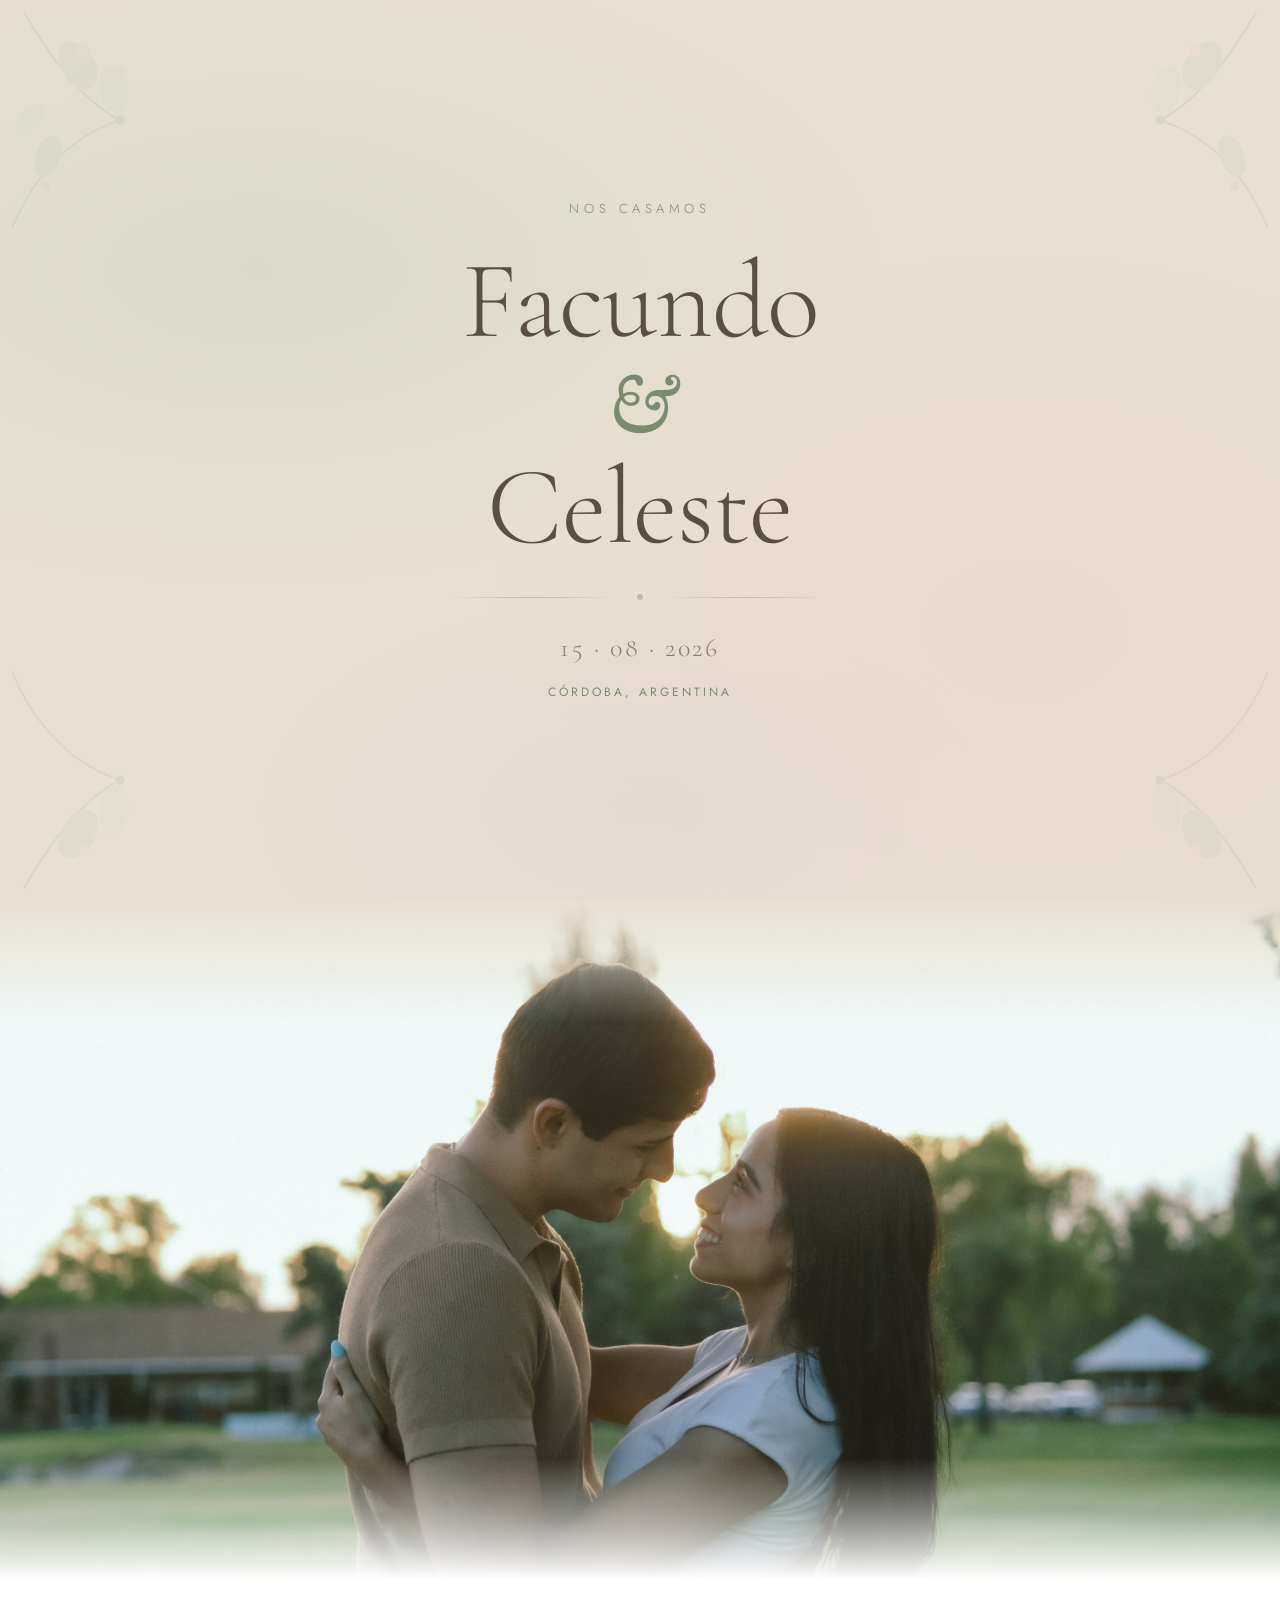
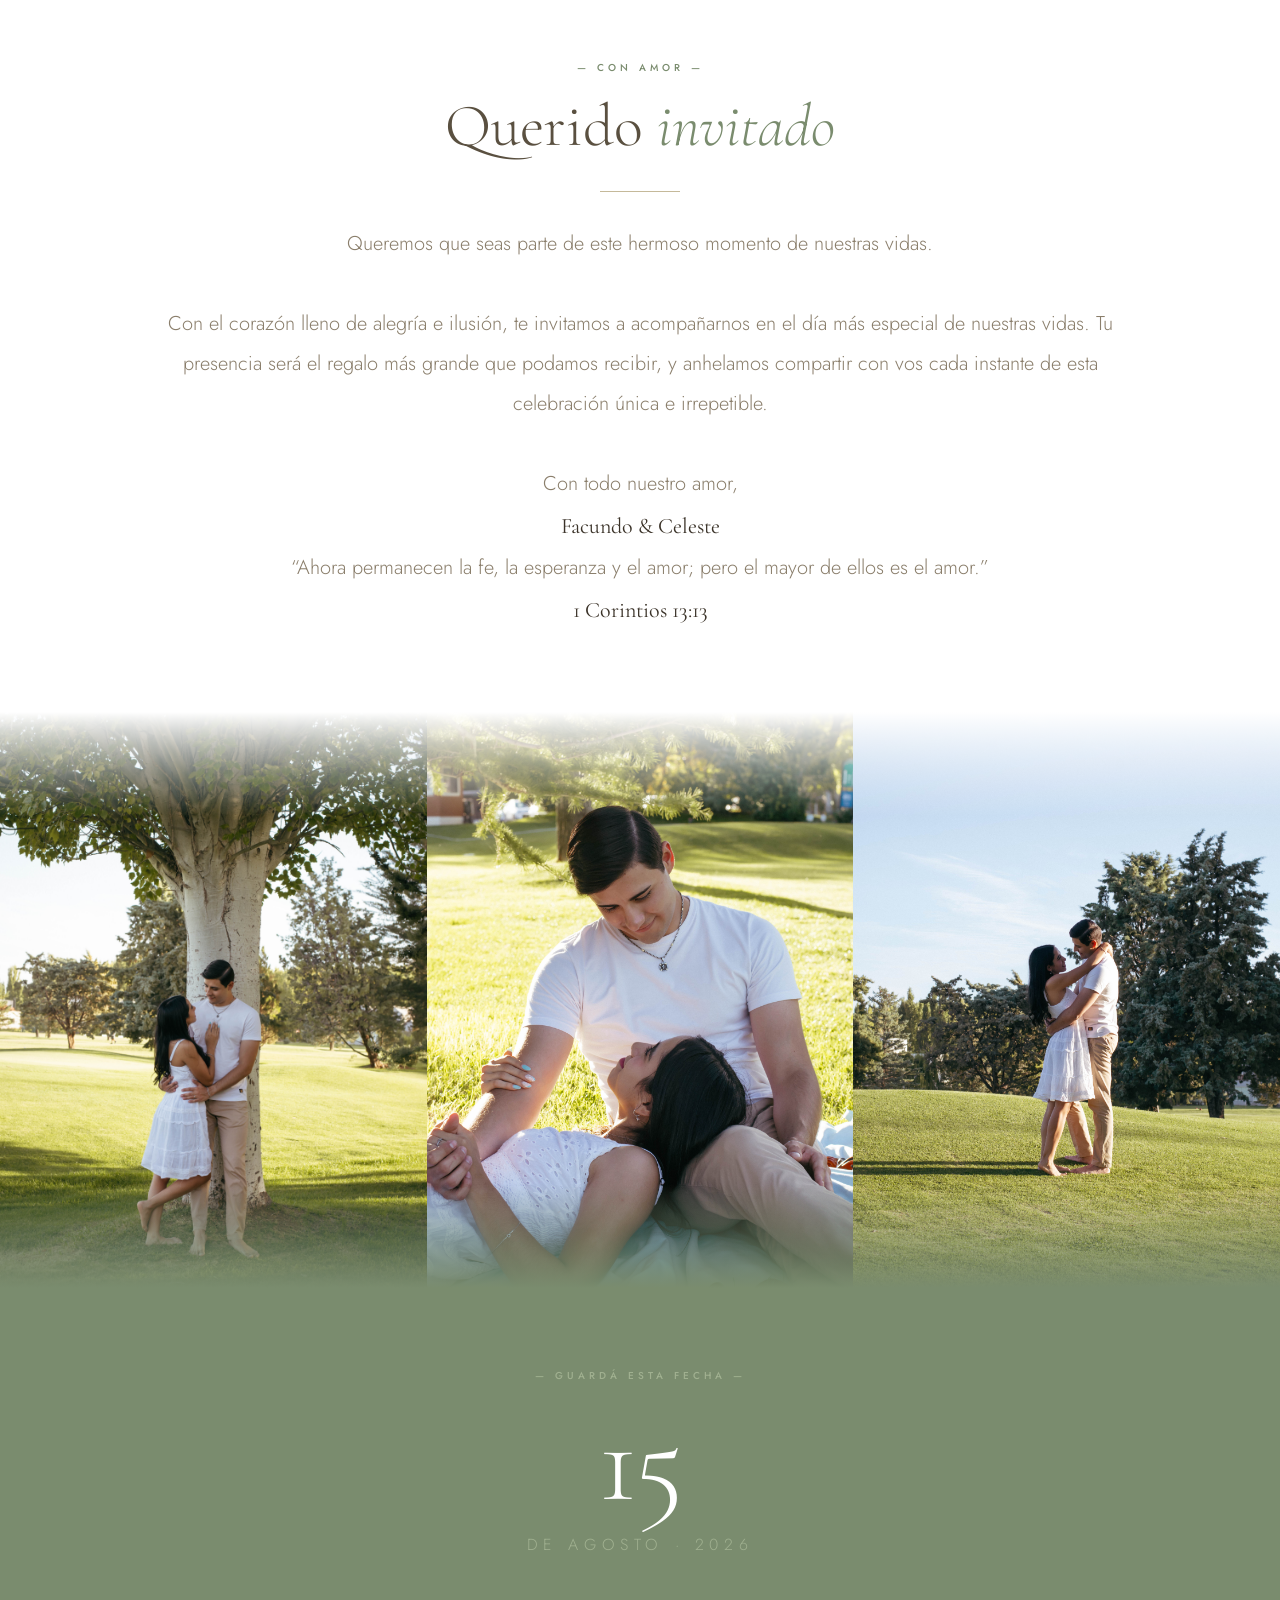
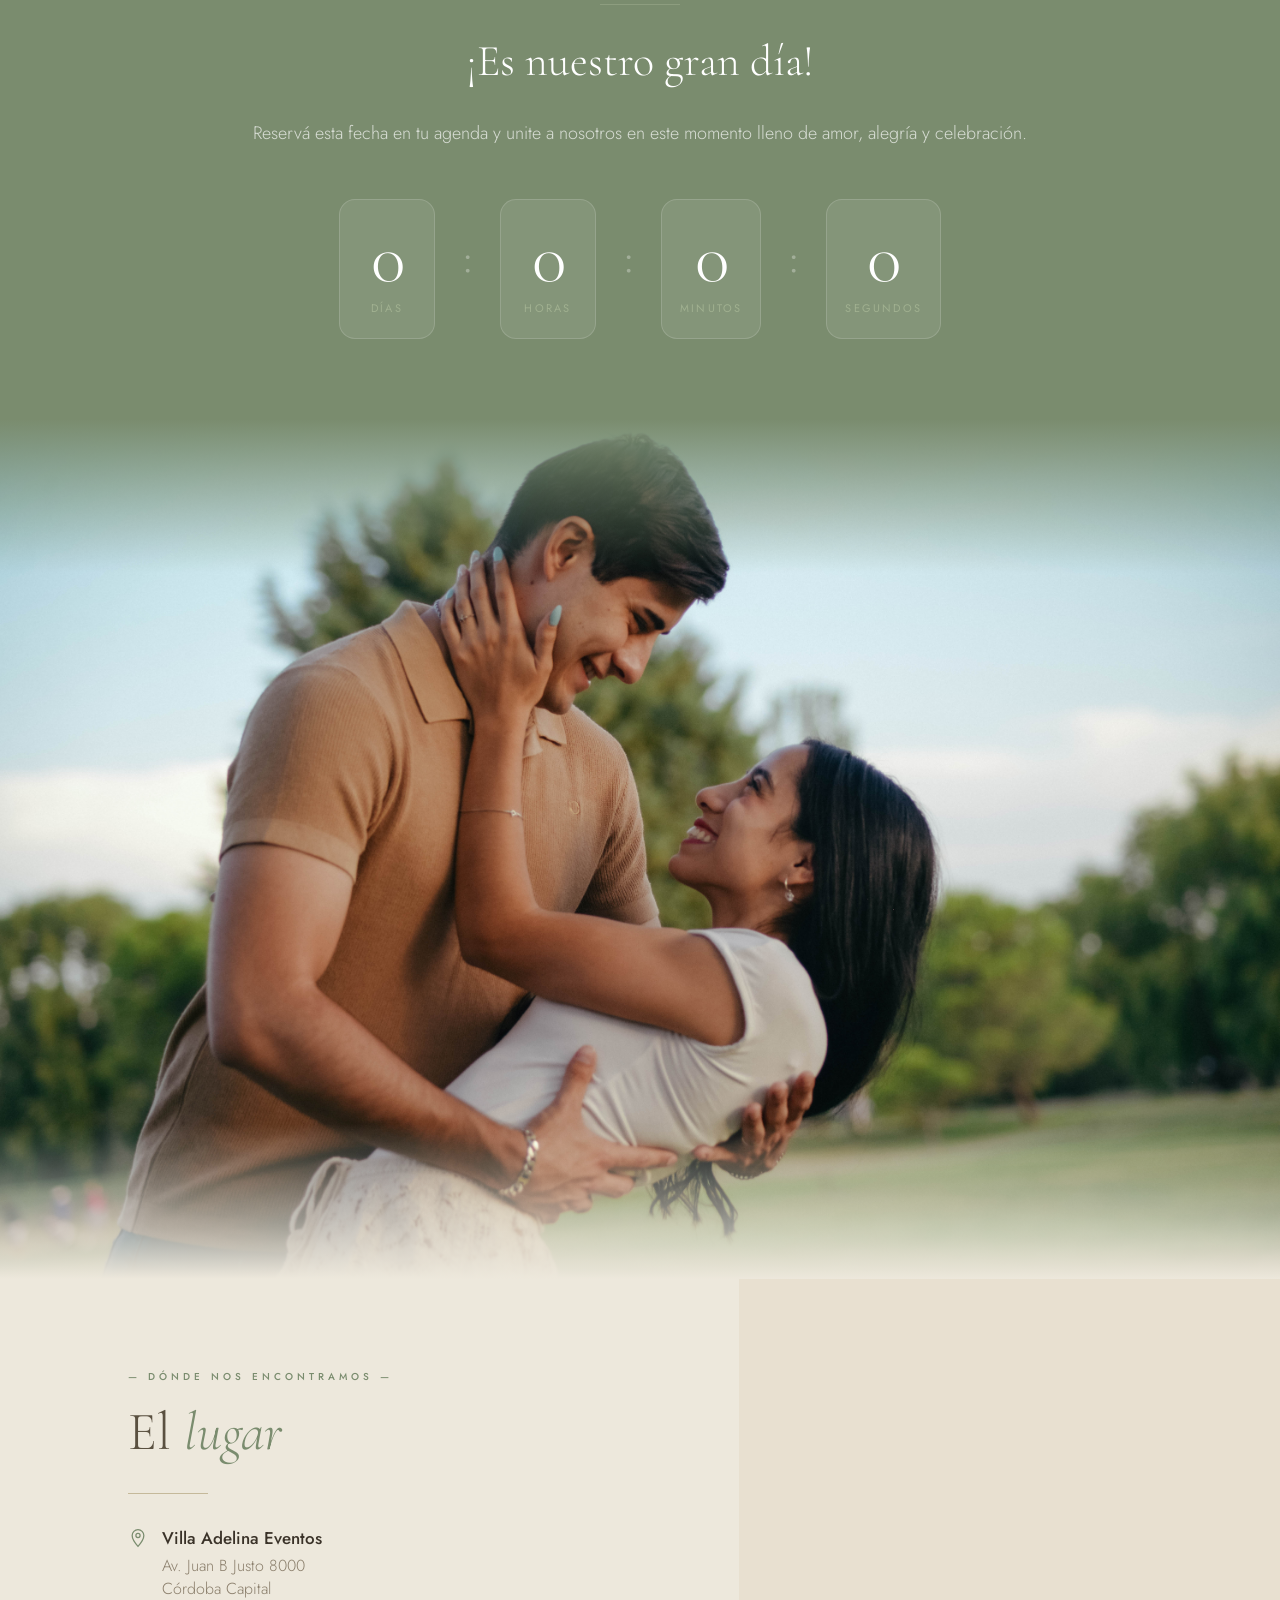
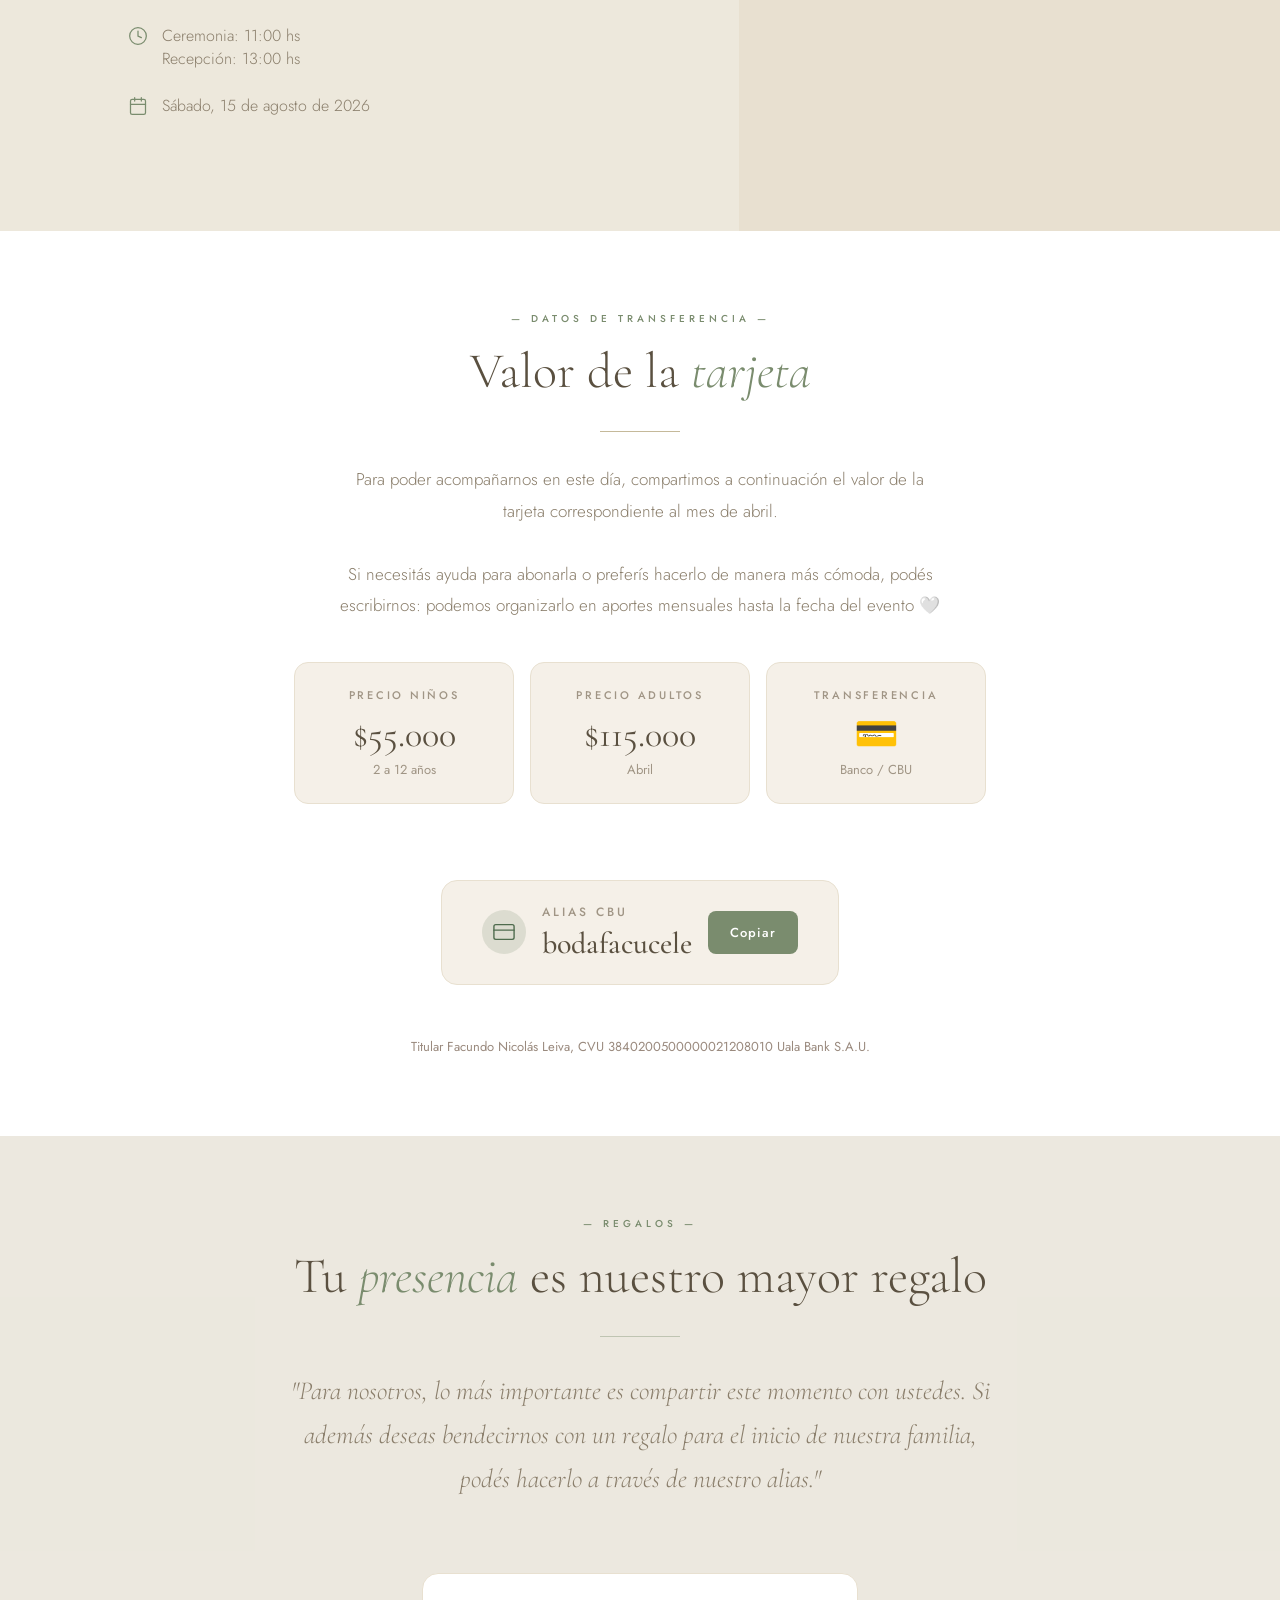
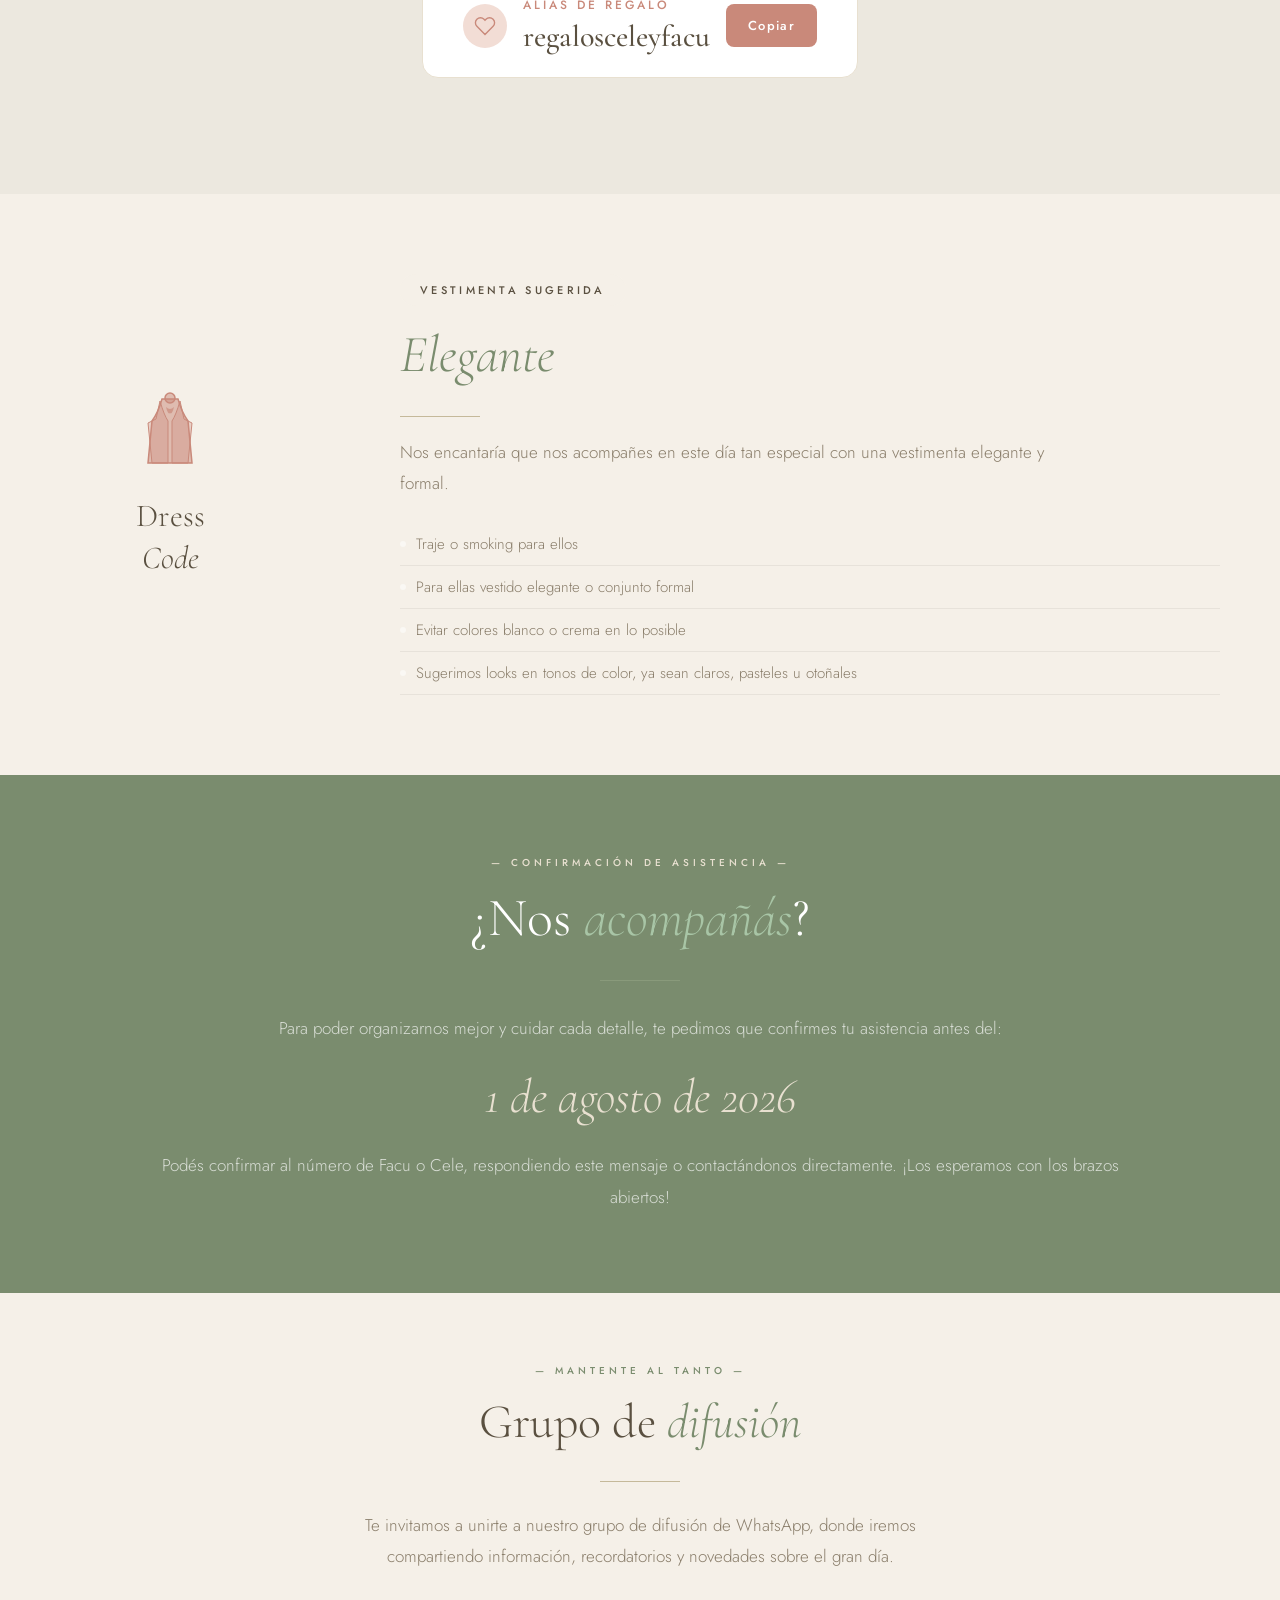
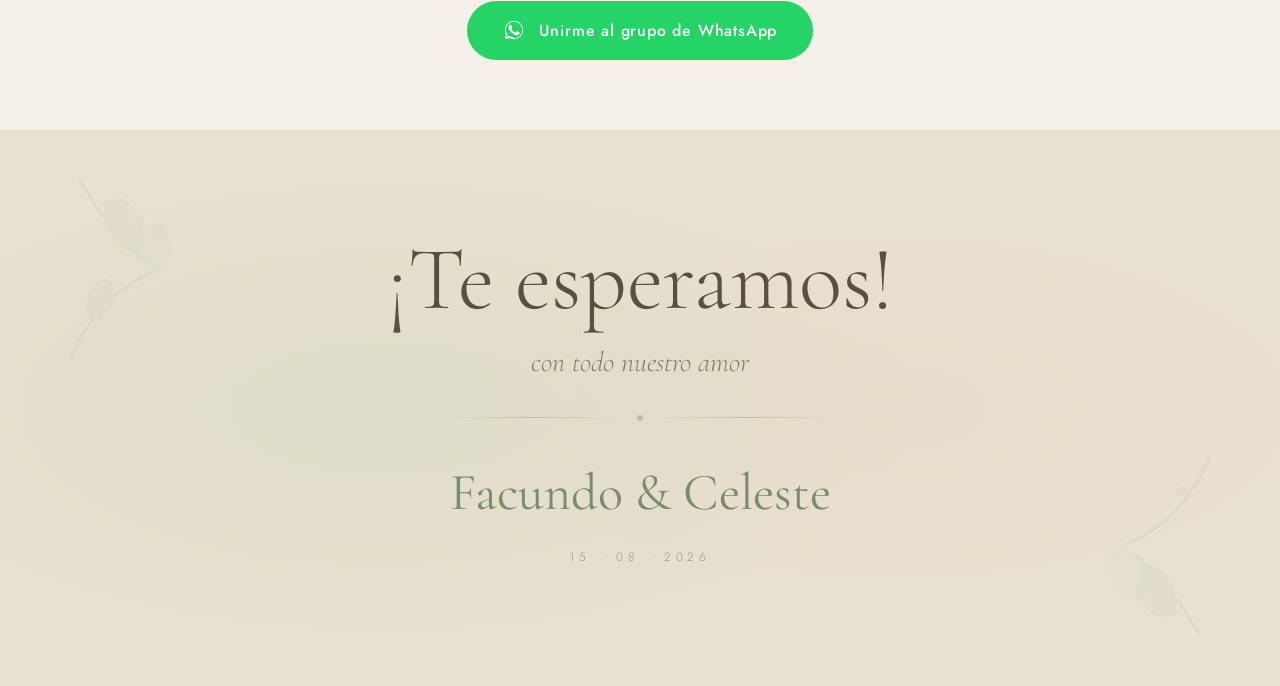
==== index.html @ 1437c8e5 "Ajuste &" ====
<!DOCTYPE html>
<html lang="es">
<head>
<meta charset="UTF-8">
<meta name="viewport" content="width=device-width, initial-scale=1.0">
<title>Facundo & Celeste — 15 de Agosto 2026</title>
<link href="https://fonts.googleapis.com/css2?family=Cormorant+Garamond:ital,wght@0,300;0,400;0,500;0,600;1,300;1,400&family=Jost:wght@300;400;500&family=Playfair+Display:ital@1&display=swap" rel="stylesheet">
<link href="https://fonts.googleapis.com/css2?family=Cormorant+Garamond:ital,wght@0,300;0,400;0,500;0,600;1,300;1,400&family=EB+Garamond:ital,wght@0,500;1,500&family=Jost:wght@300;400;500&family=Playfair+Display:ital@1&display=swap" rel="stylesheet">
<link rel="stylesheet" href="style.css">
</head>
<body>

<!-- ══════════════════════════════════════════
     PORTADA
══════════════════════════════════════════ -->
<section class="cover">
  <div class="cover-bg"></div>

  <svg class="cover-corner tl floral-deco" viewBox="0 0 200 200" fill="none" xmlns="http://www.w3.org/2000/svg">
    <path d="M10 190 Q40 120 100 100 Q60 80 20 10" stroke="#7D9E7C" stroke-width="1.5" fill="none"/>
    <circle cx="100" cy="100" r="4" fill="#7D9E7C"/>
    <ellipse cx="65" cy="55" rx="14" ry="22" fill="#A8C5A6" transform="rotate(-30 65 55)"/>
    <ellipse cx="95" cy="75" rx="12" ry="20" fill="#C4D9C3" transform="rotate(-10 95 75)"/>
    <ellipse cx="40" cy="130" rx="10" ry="18" fill="#A8C5A6" transform="rotate(20 40 130)"/>
    <ellipse cx="25" cy="100" rx="9" ry="16" fill="#C4D9C3" transform="rotate(40 25 100)"/>
    <circle cx="70" cy="42" r="5" fill="#E8C4B8"/>
    <circle cx="100" cy="60" r="4" fill="#E8C4B8"/>
    <circle cx="38" cy="155" r="4" fill="#C5B8D4"/>
  </svg>
  <svg class="cover-corner tr floral-deco" viewBox="0 0 200 200" fill="none" xmlns="http://www.w3.org/2000/svg">
    <path d="M10 190 Q40 120 100 100 Q60 80 20 10" stroke="#7D9E7C" stroke-width="1.5" fill="none"/>
    <circle cx="100" cy="100" r="4" fill="#7D9E7C"/>
    <ellipse cx="65" cy="55" rx="14" ry="22" fill="#A8C5A6" transform="rotate(-30 65 55)"/>
    <ellipse cx="95" cy="75" rx="12" ry="20" fill="#C4D9C3" transform="rotate(-10 95 75)"/>
    <ellipse cx="40" cy="130" rx="10" ry="18" fill="#A8C5A6" transform="rotate(20 40 130)"/>
    <circle cx="70" cy="42" r="5" fill="#E8C4B8"/>
    <circle cx="38" cy="155" r="4" fill="#C5B8D4"/>
  </svg>
  <svg class="cover-corner bl floral-deco" viewBox="0 0 200 200" fill="none" xmlns="http://www.w3.org/2000/svg">
    <path d="M10 190 Q40 120 100 100 Q60 80 20 10" stroke="#7D9E7C" stroke-width="1.5" fill="none"/>
    <circle cx="100" cy="100" r="4" fill="#7D9E7C"/>
    <ellipse cx="65" cy="55" rx="14" ry="22" fill="#A8C5A6" transform="rotate(-30 65 55)"/>
    <ellipse cx="95" cy="75" rx="12" ry="20" fill="#C4D9C3" transform="rotate(-10 95 75)"/>
    <circle cx="70" cy="42" r="5" fill="#E8C4B8"/>
  </svg>
  <svg class="cover-corner br floral-deco" viewBox="0 0 200 200" fill="none" xmlns="http://www.w3.org/2000/svg">
    <path d="M10 190 Q40 120 100 100 Q60 80 20 10" stroke="#7D9E7C" stroke-width="1.5" fill="none"/>
    <circle cx="100" cy="100" r="4" fill="#7D9E7C"/>
    <ellipse cx="65" cy="55" rx="14" ry="22" fill="#A8C5A6" transform="rotate(-30 65 55)"/>
    <ellipse cx="95" cy="75" rx="12" ry="20" fill="#C4D9C3" transform="rotate(-10 95 75)"/>
    <circle cx="70" cy="42" r="5" fill="#E8C4B8"/>
  </svg>

  <div class="cover-inner">
    <p class="cover-pre">Nos casamos</p>
    <div class="cover-names">Facundo</div>
    <div class="cover-amp cover-amp-char">&</div>
    <div class="cover-names">Celeste</div>
    <div class="cover-divider">
      <div class="cover-divider-line"></div>
      <div class="cover-divider-dot"></div>
      <div class="cover-divider-line"></div>
    </div>
    <div class="cover-date">15 · 08 · 2026</div>
    <div class="cover-tag">Córdoba, Argentina</div>
  </div>
</section>

<!-- ══════════════════════════════════════════
     FOTO PRINCIPAL
══════════════════════════════════════════ -->
<div class="photo-strip-single foto-portada">
  <img src="img/FotoPortada.jpg" alt="Foto Principal" style="object-position: 50% 20%;">
</div>

<!-- ══════════════════════════════════════════
     QUERIDO INVITADO
══════════════════════════════════════════ -->
<section class="section section-dear">
  <span class="section-label">— Con amor —</span>
  <h2 class="section-title">Querido <em>invitado</em></h2>
  <div class="thin-rule"></div>
  <p class="section-body">
    Queremos que seas parte de este hermoso momento de nuestras vidas.<br><br>
    Con el corazón lleno de alegría e ilusión, te invitamos a acompañarnos
    en el día más especial de nuestras vidas. Tu presencia será el regalo
    más grande que podamos recibir, y anhelamos compartir con vos cada
    instante de esta celebración única e irrepetible.<br><br>
    Con todo nuestro amor,<br>
    <strong style="font-family:'Cormorant Garamond',serif;font-size:22px;font-weight:400;color:#3A3228;">Facundo & Celeste</strong><br>
    “Ahora permanecen la fe, la esperanza y el amor; pero el mayor de ellos es el amor.”<br>
    <strong style="font-family:'Cormorant Garamond',serif;font-size:22px;font-weight:400;color:#3A3228;">1 Corintios 13:13</strong>
  </p>
</section>

<!-- ══════════════════════════════════════════
     TIRA DE 3 FOTOS
══════════════════════════════════════════ -->
<div class="photo-strip">
  <div class="photo-slot">
    <img src="img/Foto1.jpg" alt="Foto 1">
  </div>
  <div class="photo-slot">
    <img src="img/Foto2.jpg" alt="Foto 2">
  </div>
  <div class="photo-slot">
    <img src="img/Foto3.jpg" alt="Foto 3">
  </div>
</div>

<!-- ══════════════════════════════════════════
     FECHA
══════════════════════════════════════════ -->
<section class="section section-date">
  <span class="section-label">— Guardá esta fecha —</span>
  <div class="date-big">15</div>
  <div class="date-month-year">de Agosto · 2026</div>
  <div class="thin-rule"></div>
  <h2 class="section-title" style="font-size:clamp(30px,5vw,44px);">¡Es nuestro gran día!</h2>
  <p class="section-body" style="margin:0 auto;">
    Reservá esta fecha en tu agenda y unite a nosotros en este momento
    lleno de amor, alegría y celebración.
  </p>

  <!-- Contador regresivo -->
  <div class="countdown-wrap">
    <div class="countdown-grid">
      <div class="countdown-block">
        <div class="countdown-num" id="cd-dias">--</div>
        <div class="countdown-label">días</div>
      </div>
      <div class="countdown-sep">:</div>
      <div class="countdown-block">
        <div class="countdown-num" id="cd-horas">--</div>
        <div class="countdown-label">horas</div>
      </div>
      <div class="countdown-sep">:</div>
      <div class="countdown-block">
        <div class="countdown-num" id="cd-min">--</div>
        <div class="countdown-label">minutos</div>
      </div>
      <div class="countdown-sep">:</div>
      <div class="countdown-block">
        <div class="countdown-num" id="cd-seg">--</div>
        <div class="countdown-label">segundos</div>
      </div>
    </div>
  </div>
</section>

<!-- ══════════════════════════════════════════
     FOTO INTERMEDIA
══════════════════════════════════════════ -->
<div class="photo-strip-single foto-intermedia">
  <img src="img/FotoIntermedia.jpg" alt="Foto intermedia" style="object-position: 60% 20%;">
</div>

<!-- ══════════════════════════════════════════
     UBICACIÓN
══════════════════════════════════════════ -->
<section class="section section-location">
  <div class="location-text">
    <span class="section-label">— Dónde nos encontramos —</span>
    <h2 class="section-title">El <em>lugar</em></h2>
    <div class="thin-rule"></div>
    <div class="location-detail">
      <svg class="location-detail-icon" viewBox="0 0 24 24" fill="none" stroke="currentColor" stroke-width="1.5" stroke-linecap="round">
        <path d="M12 2C8.13 2 5 5.13 5 9c0 5.25 7 13 7 13s7-7.75 7-13c0-3.87-3.13-7-7-7z"/>
        <circle cx="12" cy="9" r="2.5"/>
      </svg>
      <div>
        <div style="font-weight:500;color:#3A3228;font-size:17px;margin-bottom:4px;">Villa Adelina Eventos</div>
        <div>Av. Juan B Justo 8000<br>Córdoba Capital</div>
      </div>
    </div>
    <div class="location-detail">
      <svg class="location-detail-icon" viewBox="0 0 24 24" fill="none" stroke="currentColor" stroke-width="1.5" stroke-linecap="round">
        <circle cx="12" cy="12" r="10"/>
        <polyline points="12,6 12,12 16,14"/>
      </svg>
      <div>Ceremonia: 11:00 hs<br>Recepción: 13:00 hs</div>
    </div>
    <div class="location-detail">
      <svg class="location-detail-icon" viewBox="0 0 24 24" fill="none" stroke="currentColor" stroke-width="1.5" stroke-linecap="round">
        <rect x="3" y="4" width="18" height="18" rx="2" ry="2"/>
        <line x1="16" y1="2" x2="16" y2="6"/><line x1="8" y1="2" x2="8" y2="6"/>
        <line x1="3" y1="10" x2="21" y2="10"/>
      </svg>
      <div>Sábado, 15 de agosto de 2026</div>
    </div>
  </div>
  <div class="location-map-placeholder">
    <iframe
      src="https://www.google.com/maps?q=Av.+Juan+B+Justo+8000+Cordoba+Argentina&output=embed"
      allowfullscreen
      loading="lazy"
      referrerpolicy="no-referrer-when-downgrade">
    </iframe>
  </div>
</section>

<!-- ══════════════════════════════════════════
     PAGO / COSTOS
══════════════════════════════════════════ -->
<section class="section section-payment">
  <span class="section-label">— Datos de transferencia —</span>
  <h2 class="section-title" style="font-size:clamp(34px,6vw,50px);">Valor de la <em>tarjeta</em></h2>
  <div class="thin-rule"></div>
  <p class="section-body" style="margin:0 auto 32px;max-width:600px;">
    Para poder acompañarnos en este día, compartimos a continuación el valor de la tarjeta correspondiente al mes de abril.
  </p>

  <p class="section-body" style="margin:0 auto 32px;max-width:600px;">
    Si necesitás ayuda para abonarla o preferís hacerlo de manera más cómoda, podés escribirnos: podemos organizarlo en aportes mensuales hasta la fecha del evento 🤍
  </p>

  <div class="card-grid">
    <div class="card-item">
      <div class="card-item-label">Precio Niños</div>
      <div class="card-item-value">$55.000</div>
      <div class="card-item-sub">2 a 12 años</div>
    </div>
    <div class="card-item">
      <div class="card-item-label">Precio Adultos</div>
      <div class="card-item-value">$115.000</div>
      <div class="card-item-sub">Abril</div>
    </div>
    <div class="card-item">
      <div class="card-item-label">Transferencia</div>
      <div class="card-item-value">💳</div>
      <div class="card-item-sub">Banco / CBU</div>
    </div>
  </div>

  <div class="alias-box">
    <div class="alias-icon">
      <svg width="22" height="22" viewBox="0 0 24 24" fill="none" stroke="#4E6B4D" stroke-width="1.5" stroke-linecap="round">
        <rect x="1" y="4" width="22" height="16" rx="2" ry="2"/>
        <line x1="1" y1="10" x2="23" y2="10"/>
      </svg>
    </div>
    <div>
      <div class="alias-label">Alias CBU</div>
      <div class="alias-value" id="aliasText">bodafacucele</div>
    </div>
    <button class="copy-btn" onclick="copyAlias()">Copiar</button>
  </div>

  <p style="font-size:13px;color:#9A8A7E;margin-top:16px;">
    Titular Facundo Nicolás Leiva, CVU 3840200500000021208010 Uala Bank S.A.U.
  </p>
</section>

<!-- ══════════════════════════════════════════
     REGALO
══════════════════════════════════════════ -->
<section class="section section-gift">
  <span class="section-label">— Regalos —</span>
  <h2 class="section-title" style="font-size:clamp(34px,6vw,50px);">Tu <em>presencia</em> es nuestro mayor regalo</h2>
  <div class="thin-rule"></div>
  <blockquote class="gift-quote">
    "Para nosotros, lo más importante es compartir este momento con ustedes. Si además deseas bendecirnos con un regalo para el inicio de nuestra familia, podés hacerlo a través de nuestro alias."
  </blockquote>
  <div class="alias-box" style="background:white;">
    <div class="alias-icon" style="background:#F2DDD5;">
      <svg width="22" height="22" viewBox="0 0 24 24" fill="none" stroke="#C9897A" stroke-width="1.5" stroke-linecap="round">
        <path d="M20.84 4.61a5.5 5.5 0 0 0-7.78 0L12 5.67l-1.06-1.06a5.5 5.5 0 0 0-7.78 7.78l1.06 1.06L12 21.23l7.78-7.78 1.06-1.06a5.5 5.5 0 0 0 0-7.78z"/>
      </svg>
    </div>
    <div>
      <div class="alias-label" style="color:#C9897A;">Alias de regalo</div>
      <div class="alias-value" id="giftAliasText">regalosceleyfacu</div>
    </div>
    <button class="copy-btn" style="background:#C9897A;" onclick="copyGiftAlias()">Copiar</button>
  </div>
</section>

<!-- ══════════════════════════════════════════
     DRESS CODE
══════════════════════════════════════════ -->
<section class="section section-dresscode">
  <div class="dresscode-visual">
    <svg width="80" height="80" viewBox="0 0 80 80" fill="none" xmlns="http://www.w3.org/2000/svg">
      <path d="M32 8 Q28 22 22 30 L18 72 H62 L58 30 Q52 22 48 8 Z" fill="#C9897A" fill-opacity="0.5" stroke="#C9897A" stroke-width="1.5"/>
      <path d="M36 16 Q40 20 44 16 Q42 24 40 22 Q38 24 36 16Z" fill="#C9897A" fill-opacity="0.7"/>
      <path d="M30 10 L26 28 L18 32 L22 72 H38 L38 30 Q34 24 30 10Z" fill="#C9897A" fill-opacity="0.3" stroke="#C9897A" stroke-width="1"/>
      <path d="M50 10 L54 28 L62 32 L58 72 H42 L42 30 Q46 24 50 10Z" fill="#C9897A" fill-opacity="0.3" stroke="#C9897A" stroke-width="1"/>
      <circle cx="40" cy="7" r="5" fill="#C9897A" fill-opacity="0.5" stroke="#C9897A" stroke-width="1.5"/>
    </svg>
    <div style="font-family:'Cormorant Garamond',serif;font-size:32px;font-weight:300;color:#5a5040;text-align:center;line-height:1.3;">
      Dress<br><em>Code</em>
    </div>
  </div>
  <div class="dresscode-text">
    <span class="dresscode-tag">Vestimenta Sugerida</span>
    <h2 class="section-title" style="font-size:clamp(36px,6vw,52px);margin-bottom:12px;"><em>Elegante</em></h2>
    <div class="thin-rule" style="margin:20px 0;"></div>
    <p class="section-body">
      Nos encantaría que nos acompañes en este día tan especial con una vestimenta elegante y formal.
    </p>
    <ul class="dresscode-items">
      <li>Traje o smoking para ellos</li>
      <li>Para ellas vestido elegante o conjunto formal</li>
      <li>Evitar colores blanco o crema en lo posible</li>
      <li>Sugerimos looks en tonos de color, ya sean claros, pasteles u otoñales</li>
    </ul>
  </div>
</section>

<!-- ══════════════════════════════════════════
     CONFIRMACIÓN
══════════════════════════════════════════ -->
<section class="section section-confirm">
  <span class="section-label">— Confirmación de asistencia —</span>
  <h2 class="section-title">¿Nos <em style="color:#A8C5A6;">acompañás</em>?</h2>
  <div class="thin-rule"></div>
  <p class="section-body">
    Para poder organizarnos mejor y cuidar cada detalle, te pedimos que confirmes tu asistencia antes del:
  </p>
  <div class="confirm-deadline">1 de agosto de 2026</div>
  <p class="section-body">
    Podés confirmar al número de Facu o Cele, respondiendo este mensaje
    o contactándonos directamente. ¡Los esperamos con los brazos abiertos!
  </p>
</section>

<!-- ══════════════════════════════════════════
     WHATSAPP
══════════════════════════════════════════ -->
<section class="section section-whatsapp">
  <span class="section-label" style="display:flex;justify-content:center;">— Mantente al tanto —</span>
  <h2 class="section-title" style="text-align:center;font-size:clamp(32px,6vw,48px);">Grupo de <em>difusión</em></h2>
  <div class="thin-rule"></div>
  <p class="section-body" style="text-align:center;margin:0 auto;max-width:580px;">
    Te invitamos a unirte a nuestro grupo de difusión de WhatsApp, donde iremos compartiendo información, recordatorios y novedades sobre el gran día.
  </p>
  <div style="text-align:center;">
    <a class="wa-btn" href="https://wa.me/+54XXXXXXXXXX" target="_blank" rel="noopener noreferrer">
      <svg width="22" height="22" viewBox="0 0 24 24" fill="white"><path d="M17.472 14.382c-.297-.149-1.758-.867-2.03-.967-.273-.099-.471-.148-.67.15-.197.297-.767.966-.94 1.164-.173.199-.347.223-.644.075-.297-.15-1.255-.463-2.39-1.475-.883-.788-1.48-1.761-1.653-2.059-.173-.297-.018-.458.13-.606.134-.133.298-.347.446-.52.149-.174.198-.298.298-.497.099-.198.05-.371-.025-.52-.075-.149-.669-1.612-.916-2.207-.242-.579-.487-.5-.669-.51-.173-.008-.371-.01-.57-.01-.198 0-.52.074-.792.372-.272.297-1.04 1.016-1.04 2.479 0 1.462 1.065 2.875 1.213 3.074.149.198 2.096 3.2 5.077 4.487.709.306 1.262.489 1.694.625.712.227 1.36.195 1.871.118.571-.085 1.758-.719 2.006-1.413.248-.694.248-1.289.173-1.413-.074-.124-.272-.198-.57-.347z"/><path d="M12.004 2c-5.514 0-9.998 4.486-9.998 10 0 1.76.46 3.413 1.268 4.852L2 22l5.272-1.246A9.952 9.952 0 0012.004 22c5.514 0 9.998-4.486 9.998-10S17.518 2 12.004 2zm0 18.004c-1.648 0-3.192-.448-4.519-1.225l-.324-.19-3.13.739.773-3.043-.21-.339C3.557 14.8 3.006 13.449 3.006 12c0-4.963 4.033-8.998 8.998-8.998 4.964 0 8.998 4.035 8.998 8.998 0 4.964-4.034 8.998-8.998 8.998z"/></svg>
      Unirme al grupo de WhatsApp
    </a>
  </div>
</section>

<!-- ══════════════════════════════════════════
     CIERRE
══════════════════════════════════════════ -->
<section class="section section-closing">
  <div class="closing-bg"></div>
  <svg class="floral-deco" style="position:absolute;top:40px;left:60px;width:200px;opacity:0.1;" viewBox="0 0 200 200" fill="none">
    <path d="M10 190 Q40 120 100 100 Q60 80 20 10" stroke="#7D9E7C" stroke-width="2" fill="none"/>
    <ellipse cx="65" cy="55" rx="18" ry="30" fill="#A8C5A6" transform="rotate(-30 65 55)"/>
    <ellipse cx="95" cy="75" rx="15" ry="26" fill="#C4D9C3" transform="rotate(-10 95 75)"/>
    <ellipse cx="40" cy="130" rx="13" ry="22" fill="#A8C5A6" transform="rotate(20 40 130)"/>
    <circle cx="70" cy="42" r="7" fill="#E8C4B8"/>
    <circle cx="100" cy="60" r="6" fill="#C5B8D4"/>
    <circle cx="38" cy="155" r="5" fill="#E8C4B8"/>
  </svg>
  <svg class="floral-deco" style="position:absolute;bottom:40px;right:60px;width:200px;opacity:0.1;transform:scale(-1);" viewBox="0 0 200 200" fill="none">
    <path d="M10 190 Q40 120 100 100 Q60 80 20 10" stroke="#7D9E7C" stroke-width="2" fill="none"/>
    <ellipse cx="65" cy="55" rx="18" ry="30" fill="#A8C5A6" transform="rotate(-30 65 55)"/>
    <ellipse cx="95" cy="75" rx="15" ry="26" fill="#C4D9C3" transform="rotate(-10 95 75)"/>
    <circle cx="70" cy="42" r="7" fill="#E8C4B8"/>
    <circle cx="38" cy="155" r="5" fill="#C5B8D4"/>
  </svg>

  <div class="closing-inner">
    <div class="closing-title">¡Te esperamos!</div>
    <div class="closing-subtitle">con todo nuestro amor</div>
    <div class="cover-divider" style="margin:36px auto;">
      <div class="cover-divider-line"></div>
      <div class="cover-divider-dot"></div>
      <div class="cover-divider-line"></div>
    </div>
    <div class="closing-names">Facundo & Celeste</div>
    <div class="closing-date-tag">15 · 08 · 2026</div>
  </div>
</section>

<script>
  function copyAlias() {
    var text = document.getElementById('aliasText').textContent.trim();
    navigator.clipboard.writeText(text).then(function(){
      var btn = event.target;
      var orig = btn.textContent;
      btn.textContent = '¡Copiado!';
      setTimeout(function(){ btn.textContent = orig; }, 1800);
    });
  }

  function copyGiftAlias() {
    var text = document.getElementById('giftAliasText').textContent.trim();
    navigator.clipboard.writeText(text).then(function(){
      var btn = event.target;
      var orig = btn.textContent;
      btn.textContent = '¡Copiado!';
      setTimeout(function(){ btn.textContent = orig; }, 1800);
    });
  }
</script>
<script>
  // Contador regresivo — 15 de agosto de 2026 a las 11:00 hs (Córdoba, Argentina = UTC-3)
  (function() {
    var wedding = new Date('2026-08-15T11:00:00-03:00').getTime();

    function update() {
      var now = Date.now();
      var diff = wedding - now;

      if (diff <= 0) {
        document.getElementById('cd-dias').textContent  = '0';
        document.getElementById('cd-horas').textContent = '0';
        document.getElementById('cd-min').textContent   = '0';
        document.getElementById('cd-seg').textContent   = '0';
        return;
      }

      var dias  = Math.floor(diff / 86400000);
      var horas = Math.floor((diff % 86400000) / 3600000);
      var min   = Math.floor((diff % 3600000)  / 60000);
      var seg   = Math.floor((diff % 60000)    / 1000);

      document.getElementById('cd-dias').textContent  = dias;
      document.getElementById('cd-horas').textContent = String(horas).padStart(2,'0');
      document.getElementById('cd-min').textContent   = String(min).padStart(2,'0');
      document.getElementById('cd-seg').textContent   = String(seg).padStart(2,'0');
    }

    update();
    setInterval(update, 1000);
  })();
</script>
</body>
</html>
---- style.css ----
* { margin: 0; padding: 0; box-sizing: border-box; }

:root {
  --cream: #f5f0e8;
  --cream-dark: #e8e0d0;
  --cream-mid: #ede8dc;
  --sage: #7a8c6e;
  --sage-light: #a0b090;
  --sage-dark: #7a8c6e;
  --sage-muted: rgba(122,140,110,0.2);
  --blush: rgba(122,140,110,0.1);
  --blush-light: rgba(122,140,110,0.08);
  --dusty-rose: #7a8c6e;
  --lavender: rgba(255,255,255,0.5);
  --lavender-light: rgba(255,255,255,0.6);
  --warm-gold: #c5b99a;
  --text-dark: #5a5040;
  --text-mid: #8a7e6b;
  --text-light: #a09585;
  --white: #ffffff;
}

html, body {
  width: 100%;
  background: var(--cream);
  font-family: 'Jost', sans-serif;
  color: var(--text-dark);
  overflow-x: hidden;
}

/* ── COVER ── */
.cover {
  width: 100%;
  min-height: 100svh;
  background: var(--cream-dark);
  display: flex;
  flex-direction: column;
  align-items: center;
  justify-content: center;
  position: relative;
  overflow: hidden;
  padding: 60px 24px;
}

.cover-bg {
  position: absolute;
  inset: 0;
  background:
    radial-gradient(ellipse 70% 50% at 20% 30%, rgba(168,197,166,0.22) 0%, transparent 70%),
    radial-gradient(ellipse 60% 60% at 80% 70%, rgba(232,196,184,0.2) 0%, transparent 70%),
    radial-gradient(ellipse 50% 40% at 50% 90%, rgba(197,184,212,0.15) 0%, transparent 60%);
}

.cover-corner {
  position: absolute;
  width: 240px;
  height: 240px;
  opacity: 0.18;
}
.cover-corner.tl { top: 0; left: 0; }
.cover-corner.tr { top: 0; right: 0; transform: scaleX(-1); }
.cover-corner.bl { bottom: 0; left: 0; transform: scaleY(-1); }
.cover-corner.br { bottom: 0; right: 0; transform: scale(-1); }

.cover-inner {
  position: relative;
  z-index: 2;
  text-align: center;
  display: flex;
  flex-direction: column;
  align-items: center;
  gap: 0;
}

.cover-pre {
  font-family: 'Jost', sans-serif;
  font-weight: 300;
  font-size: 13px;
  letter-spacing: 0.35em;
  text-transform: uppercase;
  color: var(--sage-dark);
  margin-bottom: 28px;
}

.cover-names {
  font-family: 'Cormorant Garamond', serif;
  font-weight: 300;
  font-size: clamp(64px, 12vw, 110px);
  line-height: 1.0;
  color: var(--text-dark);
  letter-spacing: -0.01em;
}

.cover-amp {
  font-family: 'Cormorant Garamond', serif;
  font-style: italic;
  font-weight: 300;
  font-size: clamp(48px, 9vw, 80px);
  color: var(--dusty-rose);
  line-height: 1;
  margin: 8px 0;
}

.cover-divider {
  display: flex;
  align-items: center;
  gap: 20px;
  margin: 32px 0;
  width: min(380px, 80vw);
}
.cover-divider-line {
  flex: 1;
  height: 1px;
  background: linear-gradient(90deg, transparent, var(--warm-gold), transparent);
}
.cover-divider-dot {
  width: 6px; height: 6px;
  background: var(--warm-gold);
  border-radius: 50%;
}

.cover-date {
  font-family: 'Cormorant Garamond', serif;
  font-size: clamp(20px, 4vw, 26px);
  font-weight: 300;
  letter-spacing: 0.1em;
  color: var(--text-mid);
}

.cover-tag {
  margin-top: 20px;
  font-family: 'Jost', sans-serif;
  font-size: 12px;
  font-weight: 400;
  letter-spacing: 0.25em;
  text-transform: uppercase;
  color: var(--sage);
}

/* ── SECTIONS SHARED ── */
.section {
  width: 100%;
  padding: 80px clamp(24px, 10vw, 140px);
  position: relative;
  overflow: hidden;
}

.section-label {
  font-family: 'Jost', sans-serif;
  font-size: 10px;
  font-weight: 500;
  letter-spacing: 0.4em;
  text-transform: uppercase;
  color: var(--sage);
  margin-bottom: 18px;
  display: block;
}

.section-title {
  font-family: 'Cormorant Garamond', serif;
  font-weight: 300;
  font-size: clamp(38px, 7vw, 54px);
  line-height: 1.1;
  color: var(--text-dark);
  margin-bottom: 32px;
}

.section-title em {
  font-style: italic;
  color: var(--dusty-rose);
}

.section-body {
  font-family: 'Jost', sans-serif;
  font-size: clamp(15px, 2.2vw, 17px);
  font-weight: 300;
  line-height: 1.85;
  color: var(--text-mid);
  max-width: 680px;
}

.thin-rule {
  width: 80px;
  height: 1px;
  background: var(--warm-gold);
  margin: 32px 0;
}

/* ── PHOTO STRIPS ── */
.photo-strip {
  display: flex;
  height: clamp(220px, 40vw, 420px);
  gap: 0;
  overflow: hidden;
  position: relative;
}

/* Fade top: blanco (section-dear) → foto */
.photo-strip::before {
  content: '';
  position: absolute;
  top: 0; left: 0; right: 0;
  height: 18%;
  background: linear-gradient(to bottom, #ffffff, transparent);
  z-index: 1;
  pointer-events: none;
}
/* Fade bottom: foto → verde (section-date) */
.photo-strip::after {
  content: '';
  position: absolute;
  bottom: 0; left: 0; right: 0;
  height: 18%;
  background: linear-gradient(to top, #7a8c6e, transparent);
  z-index: 1;
  pointer-events: none;
}

.photo-slot {
  flex: 1;
  overflow: hidden;
  position: relative;
}

.photo-strip-single {
  height: clamp(280px, 50vw, 520px);
  overflow: hidden;
  position: relative;
}

/* FotoPortada: arriba → crema oscuro (cover), abajo → blanco (section-dear) */
.photo-strip-single.foto-portada::before {
  content: '';
  position: absolute;
  top: 0; left: 0; right: 0;
  height: 18%;
  background: linear-gradient(to bottom, #e8e0d0, transparent);
  z-index: 1;
  pointer-events: none;
}
.photo-strip-single.foto-portada::after {
  content: '';
  position: absolute;
  bottom: 0; left: 0; right: 0;
  height: 18%;
  background: linear-gradient(to top, #ffffff, transparent);
  z-index: 1;
  pointer-events: none;
}

/* FotoIntermedia: arriba → verde (section-date), abajo → crema medio (section-location) */
.foto-intermedia::before {
  content: '';
  position: absolute;
  top: 0; left: 0; right: 0;
  height: 18%;
  background: linear-gradient(to bottom, #7a8c6e, transparent);
  z-index: 1;
  pointer-events: none;
}
.foto-intermedia::after {
  content: '';
  position: absolute;
  bottom: 0; left: 0; right: 0;
  height: 18%;
  background: linear-gradient(to top, #ede8dc, transparent);
  z-index: 1;
  pointer-events: none;
}

.photo-strip-single img,
.photo-slot img {
  width: 100%;
  height: 100%;
  object-fit: cover;
  display: block;
}

/* Foto intermedia — base mobile */
.foto-intermedia {
  height: clamp(260px, 55vw, 420px);
}
.section-dear {
  background: var(--white);
  text-align: center;
  padding: 80px clamp(24px, 12vw, 160px);
}
.section-dear .section-body {
  max-width: 100%;
  font-size: clamp(16px, 2.5vw, 20px);
  line-height: 2;
  color: var(--text-mid);
}
.section-dear .thin-rule { margin: 32px auto; }
.section-dear .section-label { justify-content: center; display: flex; }
.section-dear .section-title { font-size: clamp(40px, 8vw, 60px); }

/* ── DATE ── */
.section-date {
  background: var(--sage-dark);
  color: white;
  text-align: center;
  padding: 80px clamp(24px, 10vw, 140px);
}
.section-date .section-label { color: var(--sage-light); display: flex; justify-content: center; }
.section-date .section-title { color: white; font-size: clamp(36px, 7vw, 64px); }
.section-date .section-body { color: rgba(255,255,255,0.7); max-width: 100%; font-size: clamp(15px, 2.2vw, 18px); }
.section-date .thin-rule { background: var(--sage-light); opacity: 0.5; margin: 32px auto; }

.date-big {
  font-family: 'Cormorant Garamond', serif;
  font-weight: 300;
  font-size: clamp(72px, 18vw, 120px);
  line-height: 1;
  color: white;
  margin-bottom: 12px;
  letter-spacing: -0.02em;
}
.date-month-year {
  font-family: 'Jost', sans-serif;
  font-size: clamp(13px, 2vw, 16px);
  font-weight: 300;
  letter-spacing: 0.35em;
  text-transform: uppercase;
  color: var(--sage-light);
  margin-bottom: 48px;
}

/* ── COUNTDOWN ── */
.countdown-wrap {
  margin-top: 48px;
}
.countdown-grid {
  display: inline-flex;
  align-items: center;
  gap: clamp(12px, 3vw, 28px);
  flex-wrap: wrap;
  justify-content: center;
}
.countdown-block {
  display: flex;
  flex-direction: column;
  align-items: center;
  gap: 6px;
  min-width: clamp(52px, 11vw, 96px);
  background: rgba(255,255,255,0.08);
  border: 1px solid rgba(255,255,255,0.15);
  border-radius: 16px;
  padding: clamp(10px, 2.5vw, 22px) clamp(8px, 2vw, 18px);
}
.countdown-num {
  font-family: 'Cormorant Garamond', serif;
  font-weight: 300;
  font-size: clamp(28px, 6.5vw, 72px);
  line-height: 1;
  color: white;
  letter-spacing: -0.02em;
}
.countdown-label {
  font-family: 'Jost', sans-serif;
  font-size: clamp(8px, 1.2vw, 11px);
  font-weight: 400;
  letter-spacing: 0.2em;
  text-transform: uppercase;
  color: var(--sage-light);
}
.countdown-sep {
  font-family: 'Cormorant Garamond', serif;
  font-size: clamp(20px, 4.5vw, 48px);
  font-weight: 300;
  color: rgba(255,255,255,0.3);
  line-height: 1;
  margin-bottom: 24px;
  align-self: center;
}

/* ── LOCATION ── */
.section-location {
  background: var(--cream-mid);
  display: flex;
  flex-direction: column;
  gap: 0;
  padding: 0;
}
.location-text {
  flex: 1;
  padding: 70px clamp(24px, 10vw, 140px);
  text-align: center;
}
.location-text .section-label { display: flex; justify-content: center; }
.location-text .thin-rule { margin: 32px auto; }
.location-map-placeholder {
  flex: 1;
  min-height: 300px;
  background: var(--cream-dark);
  display: flex;
  flex-direction: column;
  align-items: center;
  justify-content: center;
  gap: 14px;
  color: var(--text-light);
  font-family: 'Jost', sans-serif;
  font-size: 13px;
  position: relative;
  overflow: hidden;
}
.location-map-placeholder iframe {
  position: absolute;
  inset: 0;
  width: 100%;
  height: 100%;
  border: none;
}
.location-detail {
  display: flex;
  align-items: flex-start;
  gap: 14px;
  margin-bottom: 24px;
  font-size: clamp(14px, 2vw, 16px);
  color: var(--text-mid);
  font-weight: 300;
  text-align: left;
  max-width: 480px;
  margin-left: auto;
  margin-right: auto;
}
.location-detail-icon {
  width: 20px;
  margin-top: 2px;
  flex-shrink: 0;
  color: var(--sage);
}

/* ── PAYMENT ── */
.section-payment {
  background: var(--white);
  text-align: center;
  padding: 80px clamp(20px, 10vw, 140px);
}
.section-payment .thin-rule { margin: 32px auto; }
.section-payment .section-label { display: flex; justify-content: center; }

.alias-box {
  display: inline-flex;
  align-items: center;
  gap: 16px;
  background: var(--cream);
  border: 1.5px solid var(--cream-dark);
  border-radius: 16px;
  padding: 22px clamp(16px, 4vw, 40px);
  margin: 36px auto;
  flex-wrap: wrap;
  justify-content: center;
}
.alias-icon {
  width: 44px; height: 44px;
  background: var(--sage-muted);
  border-radius: 50%;
  display: flex;
  align-items: center;
  justify-content: center;
}
.alias-label {
  font-family: 'Jost', sans-serif;
  font-size: 12px;
  font-weight: 500;
  letter-spacing: 0.25em;
  text-transform: uppercase;
  color: var(--text-light);
  margin-bottom: 4px;
  text-align: left;
}
.alias-value {
  font-family: 'Cormorant Garamond', serif;
  font-size: clamp(22px, 4vw, 30px);
  font-weight: 500;
  color: var(--text-dark);
}
.copy-btn {
  background: var(--sage);
  color: white;
  border: none;
  border-radius: 8px;
  padding: 12px 22px;
  font-family: 'Jost', sans-serif;
  font-size: 13px;
  font-weight: 500;
  letter-spacing: 0.1em;
  cursor: pointer;
  transition: background 0.2s;
  touch-action: manipulation;
  -webkit-tap-highlight-color: transparent;
}
.copy-btn:hover { background: var(--sage-dark); }

.card-grid {
  display: flex;
  gap: 16px;
  justify-content: center;
  margin: 40px 0;
  flex-wrap: wrap;
}
.card-item {
  background: var(--cream);
  border: 1px solid var(--cream-dark);
  border-radius: 14px;
  padding: 24px 28px;
  min-width: 140px;
  text-align: center;
  flex: 1 1 140px;
  max-width: 220px;
}
.card-item-label {
  font-size: 11px;
  font-weight: 500;
  letter-spacing: 0.25em;
  text-transform: uppercase;
  color: var(--text-light);
  margin-bottom: 10px;
}
.card-item-value {
  font-family: 'Cormorant Garamond', serif;
  font-size: clamp(26px, 5vw, 36px);
  font-weight: 400;
  color: var(--text-dark);
}
.card-item-sub {
  font-size: 13px;
  color: var(--text-light);
  margin-top: 4px;
}

/* ── GIFT ── */
.section-gift {
  background: var(--blush-light);
  text-align: center;
  padding: 80px clamp(24px, 12vw, 160px);
}
.section-gift .thin-rule { margin: 32px auto; background: var(--dusty-rose); opacity: 0.4; }
.section-gift .section-label { display: flex; justify-content: center; color: var(--dusty-rose); }
.section-gift .section-title em { color: var(--dusty-rose); }
.gift-quote {
  font-family: 'Cormorant Garamond', serif;
  font-style: italic;
  font-size: clamp(19px, 3vw, 26px);
  font-weight: 300;
  line-height: 1.7;
  color: var(--text-mid);
  max-width: 700px;
  margin: 0 auto 36px;
}

/* ── DRESS CODE ── */
.section-dresscode {
  background: var(--cream);
  display: flex;
  flex-direction: column;
  gap: 0;
  padding: 0;
  min-height: auto;
}
.dresscode-visual {
  width: 100%;
  min-height: 200px;
  background: var(--cream);
  display: flex;
  align-items: center;
  justify-content: center;
  flex-direction: row;
  gap: 24px;
  flex-shrink: 0;
  padding: 40px 24px;
}
.dresscode-text {
  padding: 60px clamp(24px, 8vw, 70px);
  flex: 1;
  display: flex;
  flex-direction: column;
  justify-content: center;
  align-items: center;
  text-align: center;
}
.dresscode-tag {
  display: inline-block;
  font-family: 'Jost', sans-serif;
  font-size: 11px;
  font-weight: 500;
  letter-spacing: 0.3em;
  text-transform: uppercase;
  color: var(--text-dark);
  background: var(--cream);
  padding: 8px 20px;
  border-radius: 20px;
  margin-bottom: 20px;
}
.dresscode-items {
  list-style: none;
  margin-top: 24px;
  width: 100%;
}
.dresscode-items li {
  font-family: 'Jost', sans-serif;
  font-size: clamp(13px, 2vw, 15px);
  font-weight: 300;
  color: var(--text-mid);
  padding: 10px 0;
  border-bottom: 1px solid rgba(0,0,0,0.06);
  display: flex;
  align-items: center;
  justify-content: center;
  gap: 10px;
}
.dresscode-items li::before {
  content: '';
  width: 6px; height: 6px;
  border-radius: 50%;
  background: var(--lavender);
  flex-shrink: 0;
}

/* ── CONFIRM ── */
.section-confirm {
  background: var(--sage-dark);
  text-align: center;
  padding: 80px clamp(24px, 12vw, 160px);
  color: white;
}
.section-confirm .section-label { color: var(--cream-dark); display: flex; justify-content: center; }
.section-confirm .section-title { color: white; }
.section-confirm .section-body { color: rgba(255,255,255,0.7); max-width: 100%; }
.section-confirm .thin-rule { background: var(--sage-light); opacity: 0.4; margin: 32px auto; }

.confirm-deadline {
  font-family: 'Cormorant Garamond', serif;
  font-size: clamp(32px, 7vw, 48px);
  font-weight: 300;
  color: var(--cream-dark);
  margin: 24px 0;
  font-style: italic;
}

/* ── WHATSAPP ── */
.section-whatsapp {
  background: var(--cream);
  text-align: center;
  padding: 70px clamp(24px, 12vw, 160px);
}
.section-whatsapp .thin-rule { margin: 28px auto; }
.wa-btn {
  display: inline-flex;
  align-items: center;
  gap: 14px;
  background: #25D366;
  color: white;
  text-decoration: none;
  font-family: 'Jost', sans-serif;
  font-size: clamp(14px, 2.5vw, 16px);
  font-weight: 500;
  letter-spacing: 0.05em;
  padding: 18px 36px;
  border-radius: 50px;
  margin-top: 28px;
  transition: background 0.2s, transform 0.15s;
  touch-action: manipulation;
  -webkit-tap-highlight-color: transparent;
}
.wa-btn:hover { background: #128C7E; transform: scale(1.02); }
.wa-btn:active { transform: scale(0.98); }

/* ── CLOSING ── */
.section-closing {
  background: var(--cream-dark);
  text-align: center;
  padding: 100px clamp(24px, 12vw, 160px) 120px;
  position: relative;
  overflow: hidden;
}
.closing-bg {
  position: absolute;
  inset: 0;
  background:
    radial-gradient(ellipse 60% 60% at 30% 50%, rgba(168,197,166,0.15) 0%, transparent 70%),
    radial-gradient(ellipse 50% 50% at 70% 50%, rgba(232,196,184,0.12) 0%, transparent 70%);
}
.closing-inner { position: relative; z-index: 2; }
.closing-title {
  font-family: 'Cormorant Garamond', serif;
  font-weight: 300;
  font-size: clamp(54px, 12vw, 90px);
  line-height: 1.1;
  color: var(--text-dark);
  margin-bottom: 16px;
}
.closing-subtitle {
  font-family: 'Cormorant Garamond', serif;
  font-style: italic;
  font-size: clamp(20px, 3.5vw, 28px);
  color: var(--text-mid);
  font-weight: 300;
}
.closing-names {
  font-family: 'Cormorant Garamond', serif;
  font-size: clamp(36px, 7vw, 52px);
  font-weight: 400;
  color: var(--dusty-rose);
  margin-top: 40px;
}
.closing-date-tag {
  font-family: 'Jost', sans-serif;
  font-size: 12px;
  font-weight: 300;
  letter-spacing: 0.4em;
  text-transform: uppercase;
  color: var(--text-light);
  margin-top: 24px;
}

/* ── AMPERSAND PORTADA con Playfair Display ── */
.cover-amp-char {
  font-family: 'EB Garamond', serif;
  font-weight: 500;
}

/* ── FLORAL DECORATIONS ── */
.floral-deco {
  opacity: 0.13;
  position: absolute;
  pointer-events: none;
}

/* ══════════════════════════════════════════
   DESKTOP: tablet/desktop layout overrides
══════════════════════════════════════════ */
@media (min-width: 700px) {
  /* Imágenes más altas en desktop */
  .photo-strip {
    height: clamp(380px, 45vw, 580px);
  }
  .photo-strip-single {
    height: clamp(420px, 55vw, 680px);
  }
  /* Foto intermedia aún más alta */
  .photo-strip-single.foto-intermedia {
    height: clamp(500px, 70vw, 860px);
  }

  .section-location {
    flex-direction: row;
  }
  .location-text {
    padding: 90px 70px 90px clamp(60px, 10vw, 140px);
    text-align: left;
  }
  .location-text .section-label { justify-content: flex-start; display: block; }
  .location-text .thin-rule { margin: 32px 0; }
  .location-detail {
    margin-left: 0;
    margin-right: 0;
  }
  .location-map-placeholder {
    min-height: 420px;
  }

  .section-dresscode {
    flex-direction: row;
    min-height: 420px;
  }
  .dresscode-visual {
    width: 340px;
    min-height: unset;
    flex-direction: column;
    padding: 40px 24px;
  }
  .dresscode-text {
    padding: 80px 60px 80px 60px;
    align-items: flex-start;
    text-align: left;
  }
  .dresscode-items li {
    justify-content: flex-start;
  }
}

/* ══════════════════════════════════════════
   MOBILE: extra tweaks under 480px
══════════════════════════════════════════ */
@media (max-width: 480px) {
  .cover-corner {
    width: 140px;
    height: 140px;
  }

  .photo-strip {
    flex-direction: column;
    height: auto;
  }
  .photo-slot {
    height: 220px;
  }

  .alias-box {
    flex-direction: column;
    align-items: center;
    gap: 12px;
    padding: 20px 20px;
  }
  .alias-label { text-align: center; }

  .card-grid {
    gap: 12px;
  }
  .card-item {
    min-width: 120px;
  }

  .cover-pre {
    font-size: 11px;
    letter-spacing: 0.25em;
  }
}
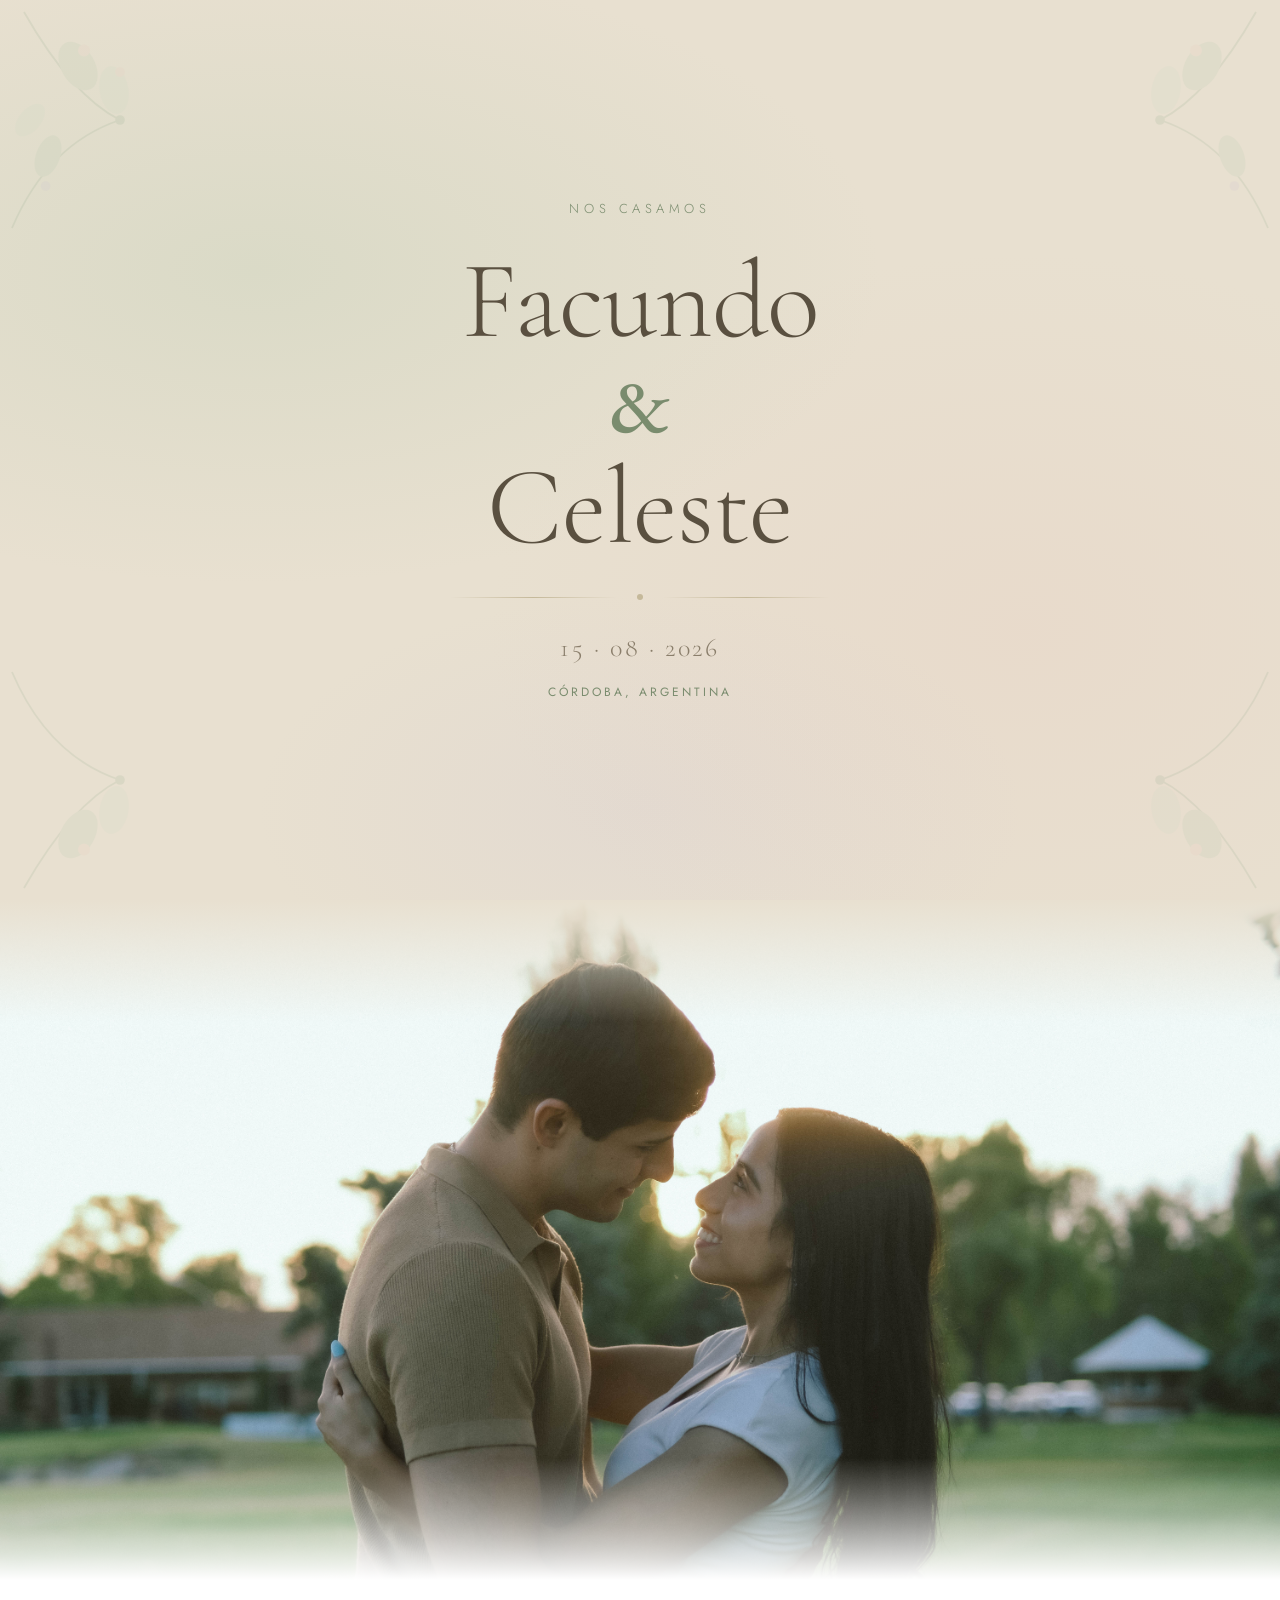
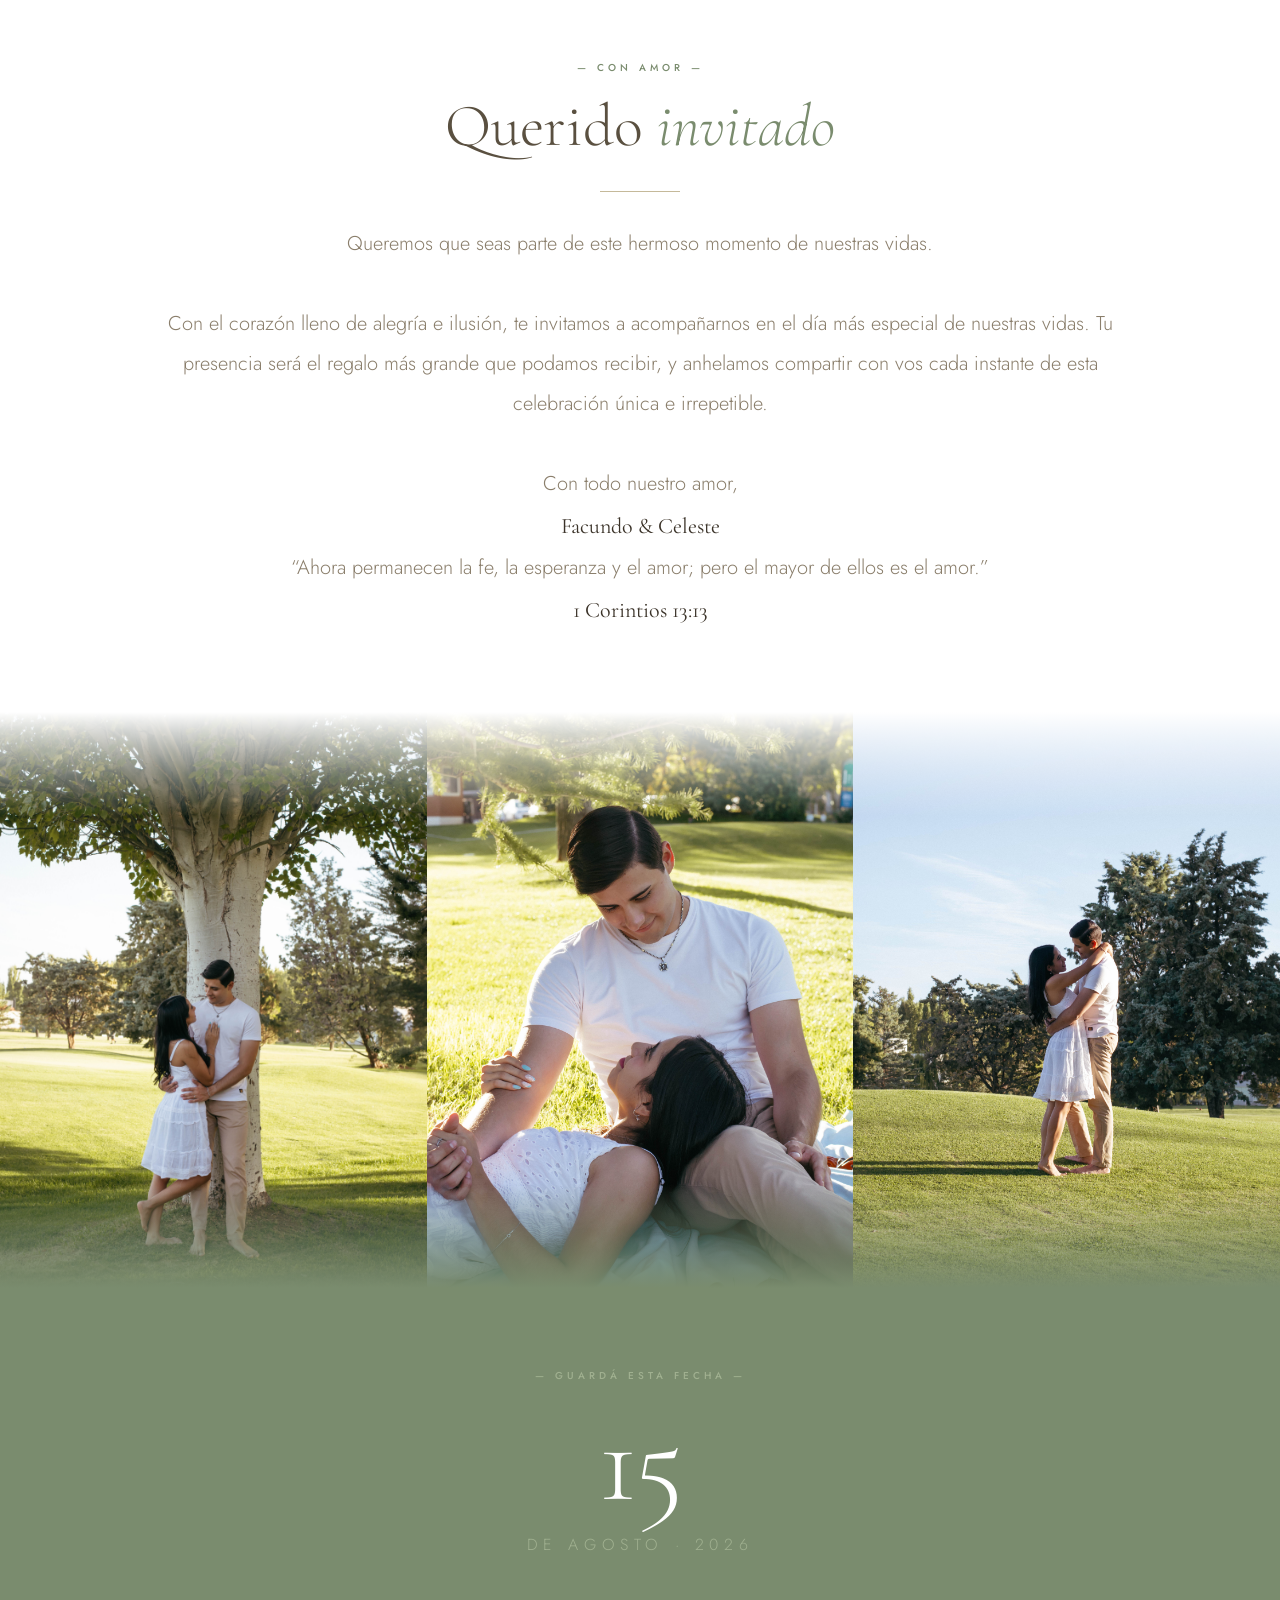
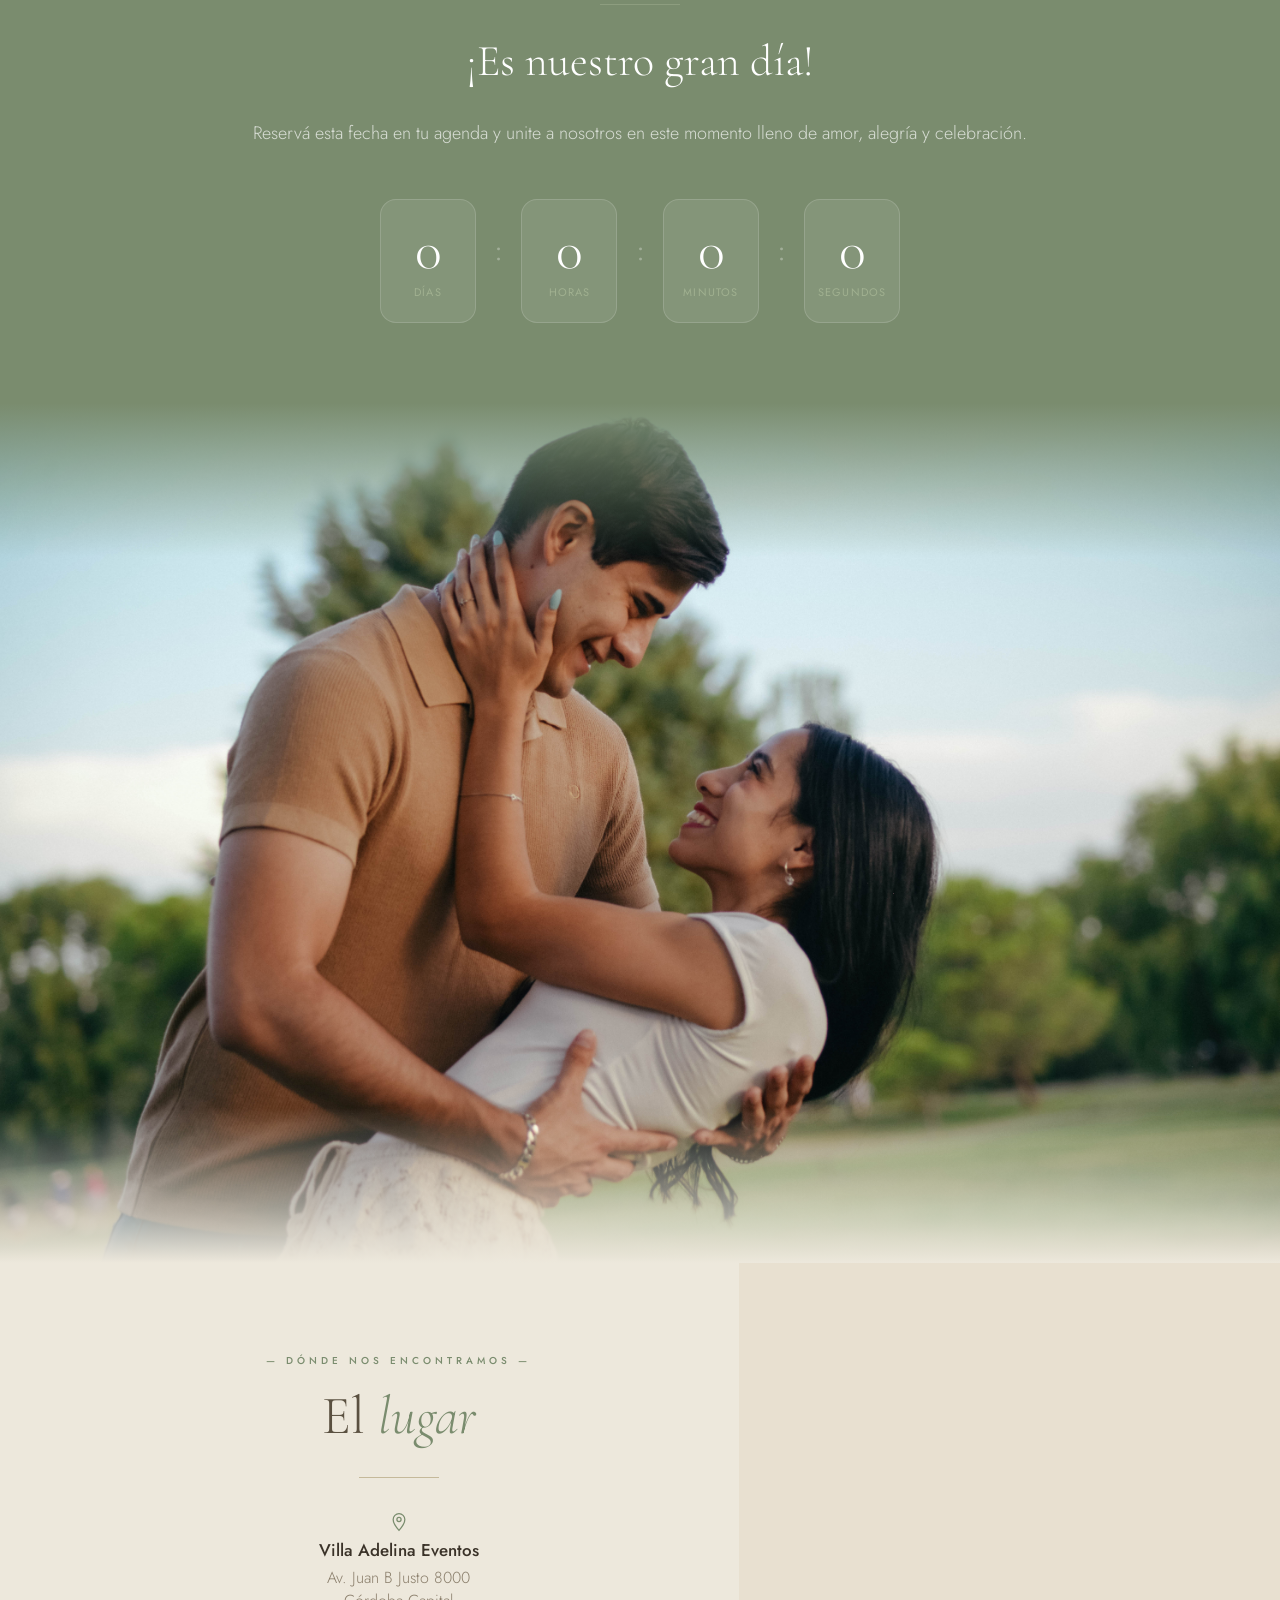
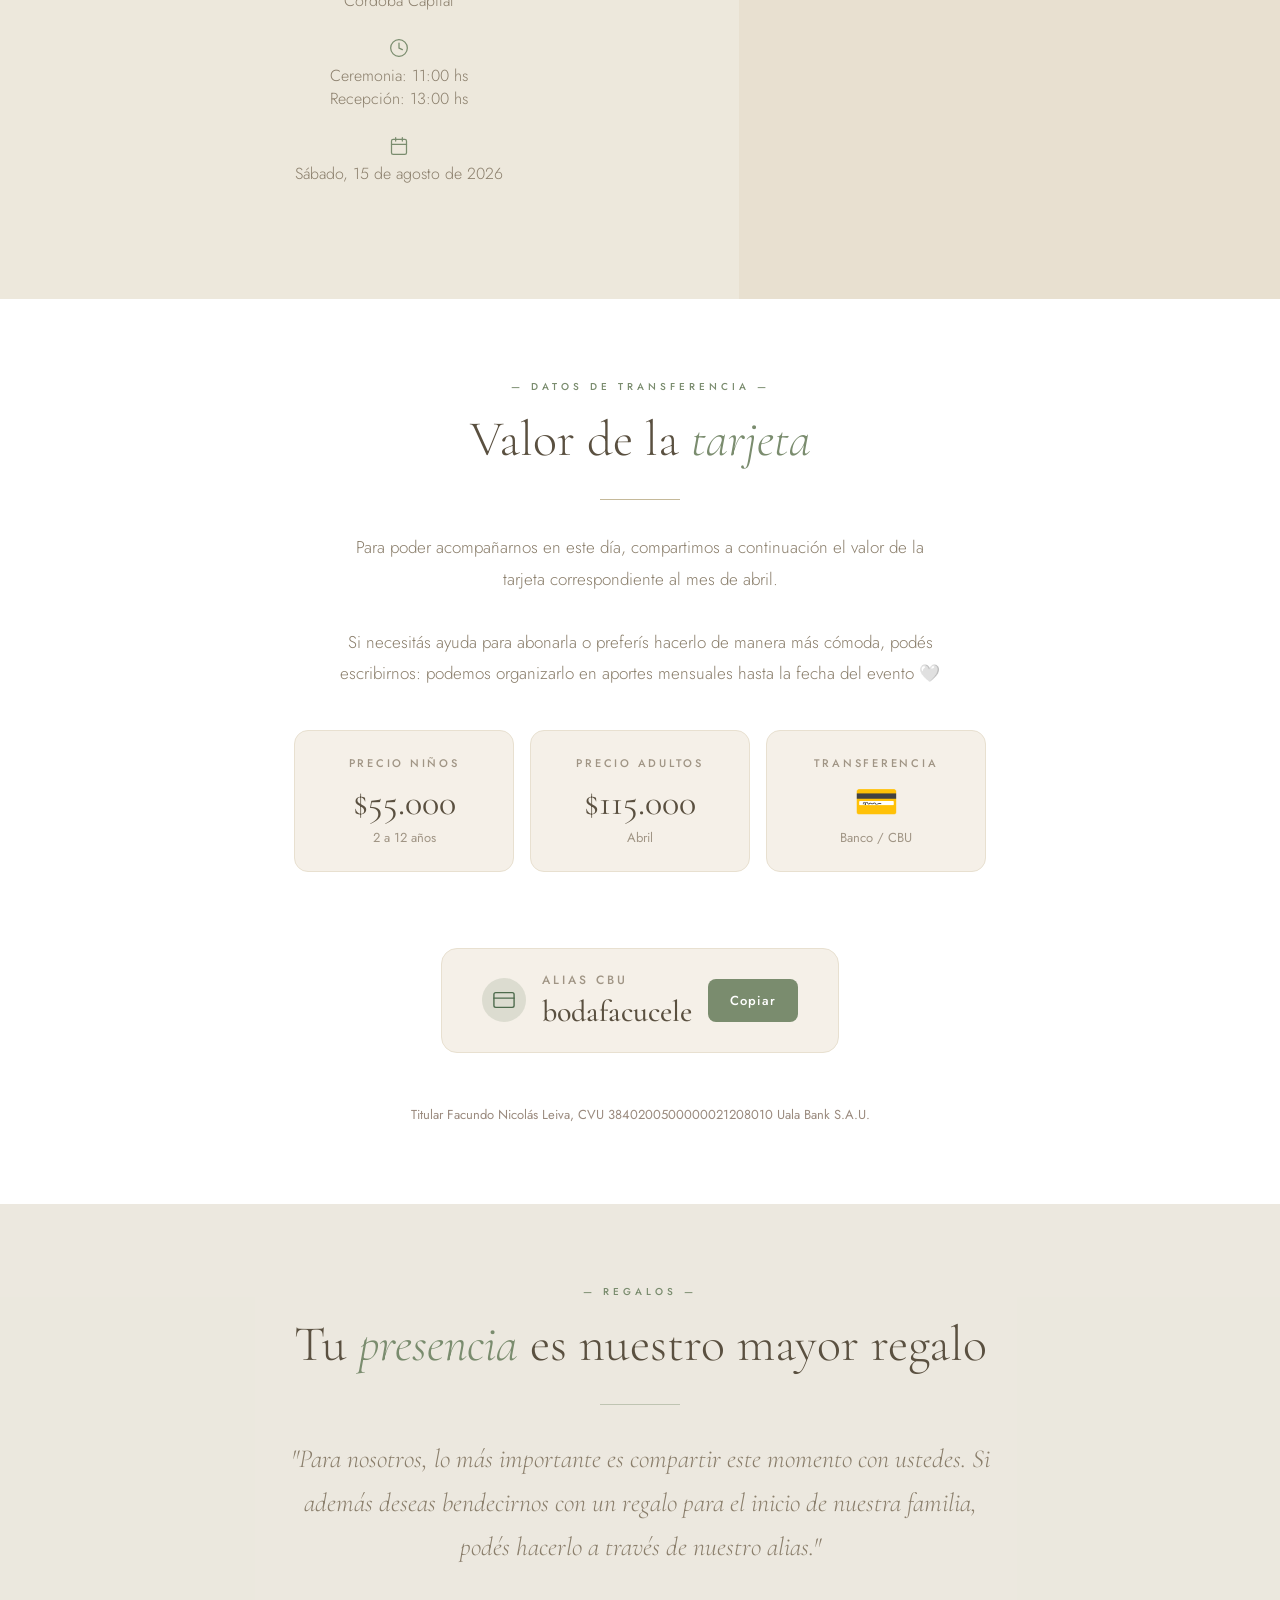
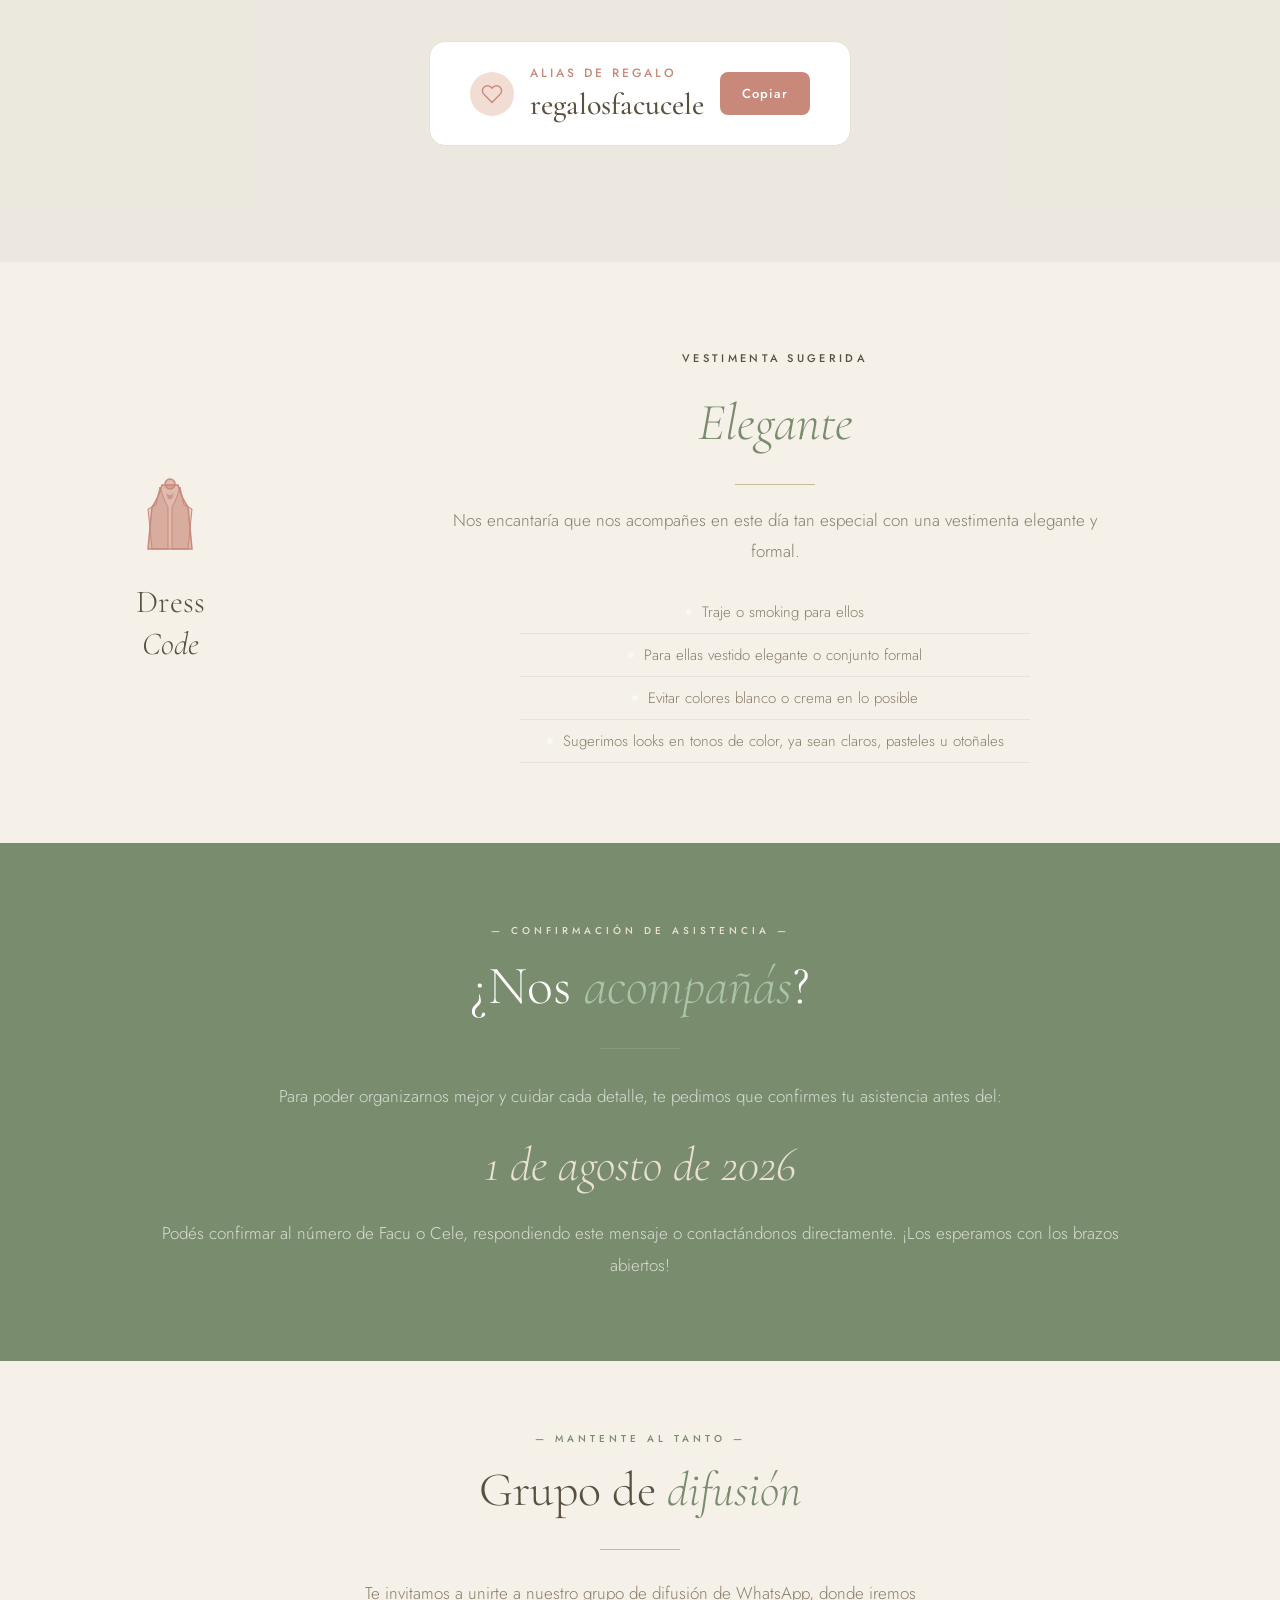
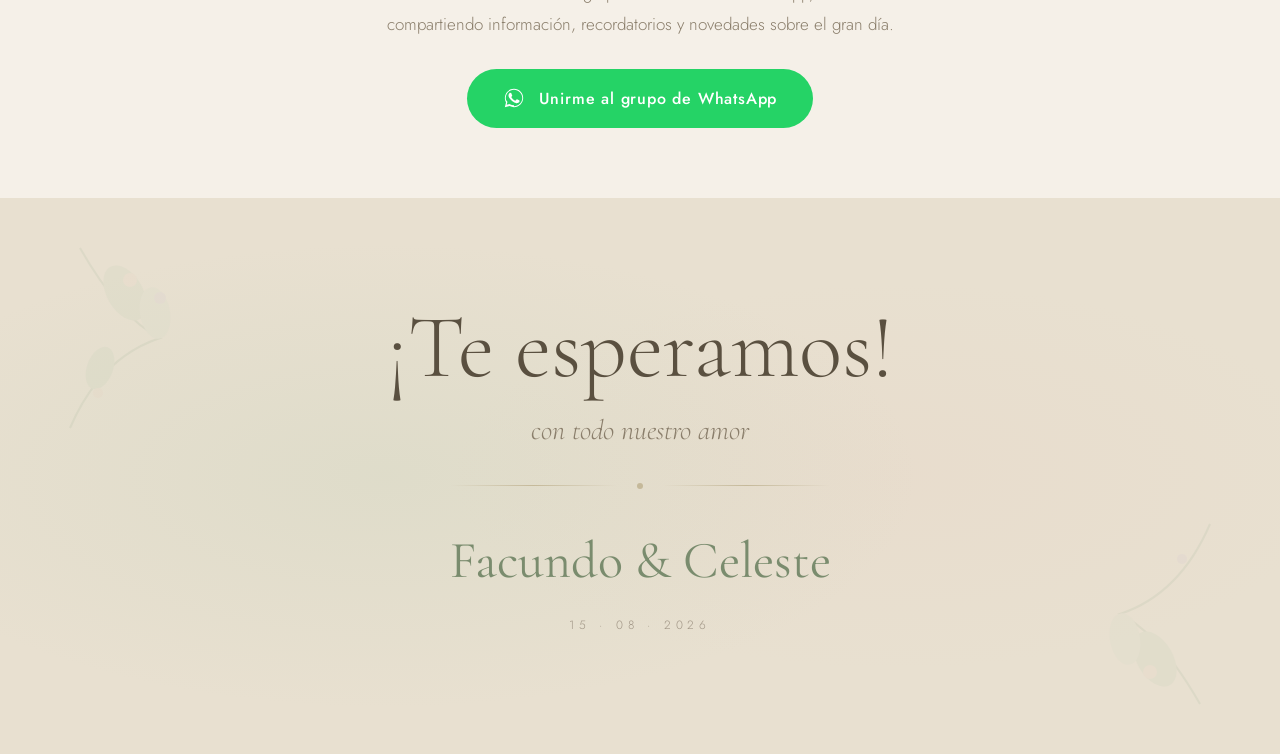
==== commit dfee9f15: "Cambio de alias" ====
--- a/index.html
+++ b/index.html
@@ -269,7 +269,7 @@
     </div>
     <div>
       <div class="alias-label" style="color:#C9897A;">Alias de regalo</div>
-      <div class="alias-value" id="giftAliasText">regalosceleyfacu</div>
+      <div class="alias-value" id="giftAliasText">regalosfacucele</div>
     </div>
     <button class="copy-btn" style="background:#C9897A;" onclick="copyGiftAlias()">Copiar</button>
   </div>
--- a/style.css
+++ b/style.css
@@ -92,9 +92,8 @@
 }
 
 .cover-amp {
-  font-family: 'Cormorant Garamond', serif;
-  font-style: italic;
-  font-weight: 300;
+  font-family: 'EB Garamond', serif;
+  font-weight: 500;
   font-size: clamp(48px, 9vw, 80px);
   color: var(--dusty-rose);
   line-height: 1;
@@ -333,45 +332,49 @@
 .countdown-grid {
   display: inline-flex;
   align-items: center;
-  gap: clamp(12px, 3vw, 28px);
-  flex-wrap: wrap;
-  justify-content: center;
+  gap: clamp(4px, 1.5vw, 28px);
+  flex-wrap: nowrap;
+  justify-content: center;
+  width: 100%;
 }
 .countdown-block {
   display: flex;
   flex-direction: column;
   align-items: center;
   gap: 6px;
-  min-width: clamp(52px, 11vw, 96px);
+  min-width: 0;
+  flex: 1 1 0;
+  max-width: clamp(60px, 18vw, 96px);
   background: rgba(255,255,255,0.08);
   border: 1px solid rgba(255,255,255,0.15);
   border-radius: 16px;
-  padding: clamp(10px, 2.5vw, 22px) clamp(8px, 2vw, 18px);
+  padding: clamp(8px, 2vw, 22px) clamp(4px, 1.5vw, 18px);
 }
 .countdown-num {
   font-family: 'Cormorant Garamond', serif;
   font-weight: 300;
-  font-size: clamp(28px, 6.5vw, 72px);
+  font-size: clamp(20px, 5vw, 56px);
   line-height: 1;
   color: white;
   letter-spacing: -0.02em;
 }
 .countdown-label {
   font-family: 'Jost', sans-serif;
-  font-size: clamp(8px, 1.2vw, 11px);
+  font-size: clamp(7px, 1.5vw, 11px);
   font-weight: 400;
-  letter-spacing: 0.2em;
+  letter-spacing: 0.1em;
   text-transform: uppercase;
   color: var(--sage-light);
 }
 .countdown-sep {
   font-family: 'Cormorant Garamond', serif;
-  font-size: clamp(20px, 4.5vw, 48px);
+  font-size: clamp(16px, 3.5vw, 36px);
   font-weight: 300;
   color: rgba(255,255,255,0.3);
   line-height: 1;
   margin-bottom: 24px;
   align-self: center;
+  flex-shrink: 0;
 }
 
 /* ── LOCATION ── */
@@ -412,17 +415,16 @@
   border: none;
 }
 .location-detail {
-  display: flex;
   align-items: flex-start;
   gap: 14px;
   margin-bottom: 24px;
   font-size: clamp(14px, 2vw, 16px);
   color: var(--text-mid);
   font-weight: 300;
-  text-align: left;
   max-width: 480px;
   margin-left: auto;
   margin-right: auto;
+  justify-content: center;
 }
 .location-detail-icon {
   width: 20px;
@@ -596,7 +598,7 @@
 .dresscode-items {
   list-style: none;
   margin-top: 24px;
-  width: 100%;
+  width: 60%;
 }
 .dresscode-items li {
   font-family: 'Jost', sans-serif;
@@ -749,13 +751,12 @@
   }
   .location-text {
     padding: 90px 70px 90px clamp(60px, 10vw, 140px);
-    text-align: left;
-  }
-  .location-text .section-label { justify-content: flex-start; display: block; }
-  .location-text .thin-rule { margin: 32px 0; }
+  }
+  .location-text .section-label { display: flex; justify-content: center; }
+  .location-text .thin-rule { margin: 32px auto; }
   .location-detail {
-    margin-left: 0;
-    margin-right: 0;
+    margin-left: auto;
+    margin-right: auto;
   }
   .location-map-placeholder {
     min-height: 420px;
@@ -769,15 +770,13 @@
     width: 340px;
     min-height: unset;
     flex-direction: column;
-    padding: 40px 24px;
+    padding: 40px 40px 4px 40px;
   }
   .dresscode-text {
-    padding: 80px 60px 80px 60px;
-    align-items: flex-start;
-    text-align: left;
+    padding: 80px 80px 80px 10px;
   }
   .dresscode-items li {
-    justify-content: flex-start;
+    justify-content: center;
   }
 }
 
@@ -802,7 +801,7 @@
     flex-direction: column;
     align-items: center;
     gap: 12px;
-    padding: 20px 20px;
+    padding: 20px 35px;
   }
   .alias-label { text-align: center; }
 
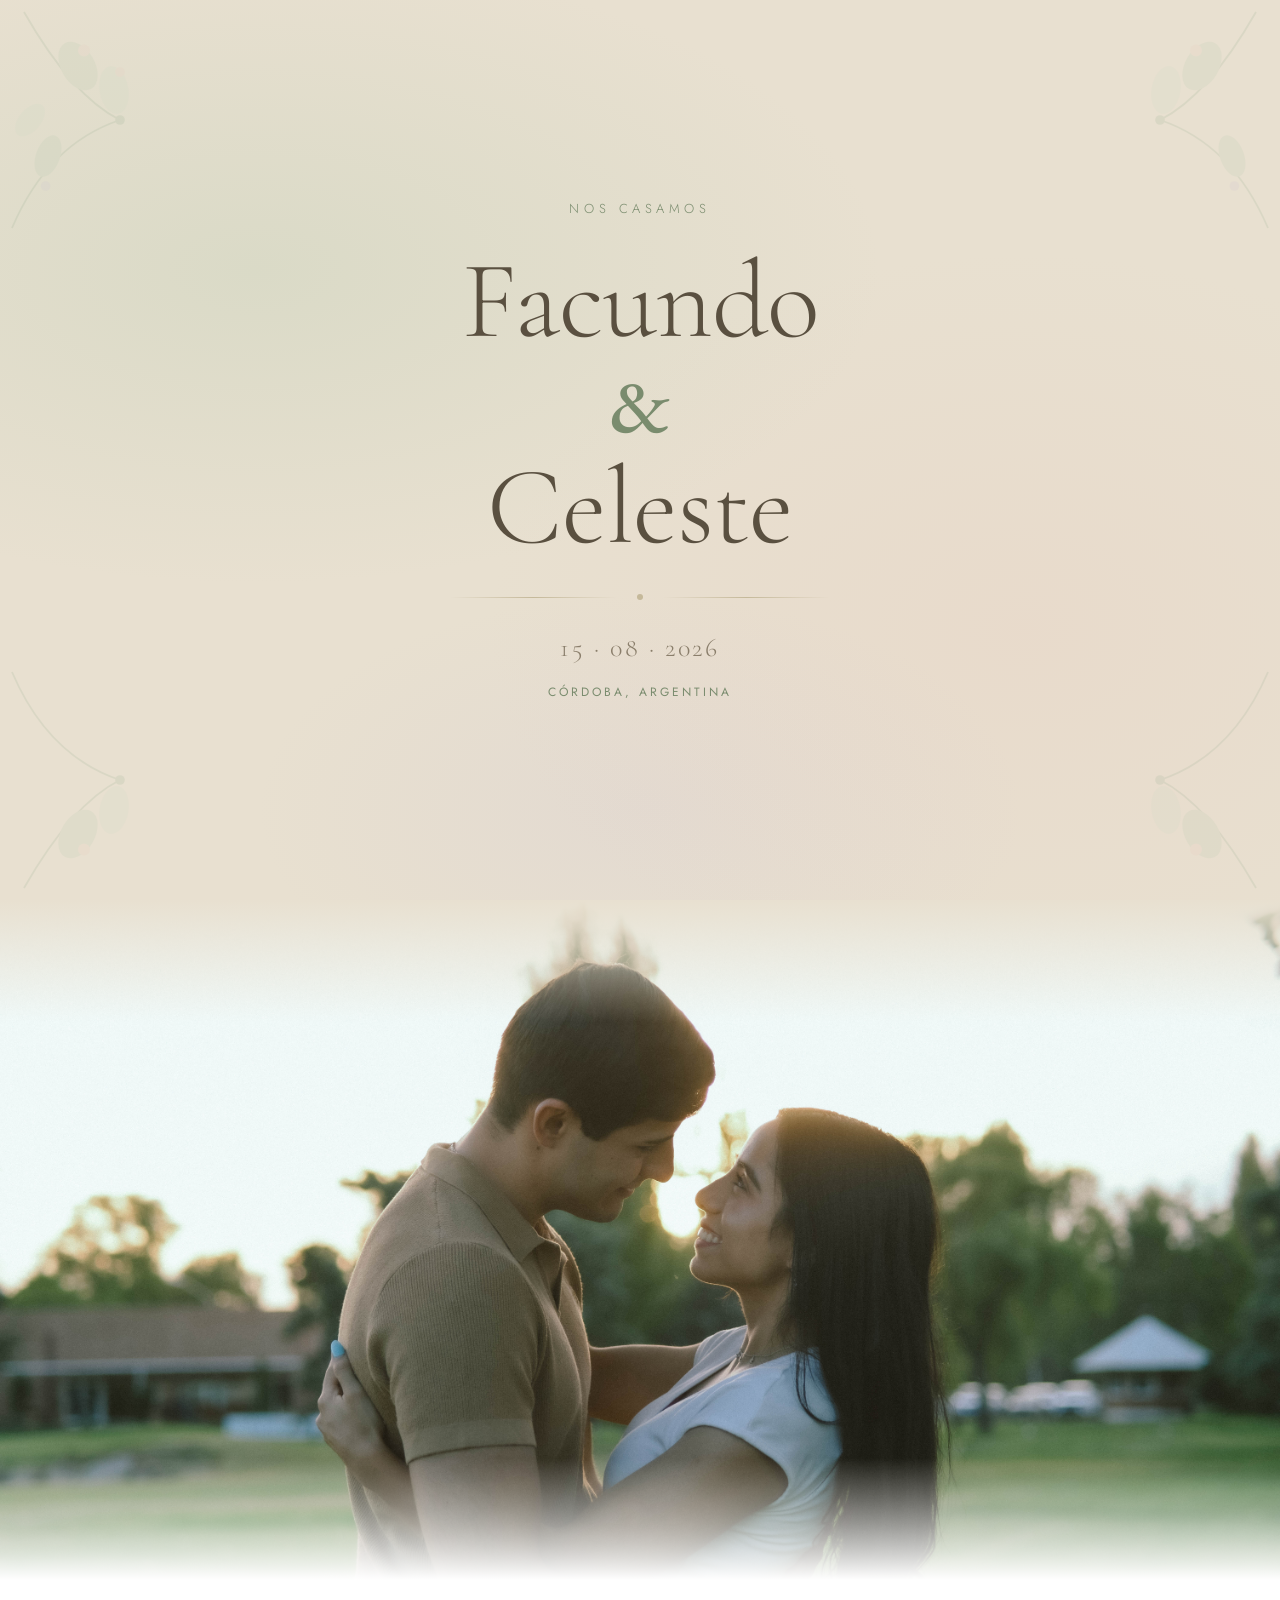
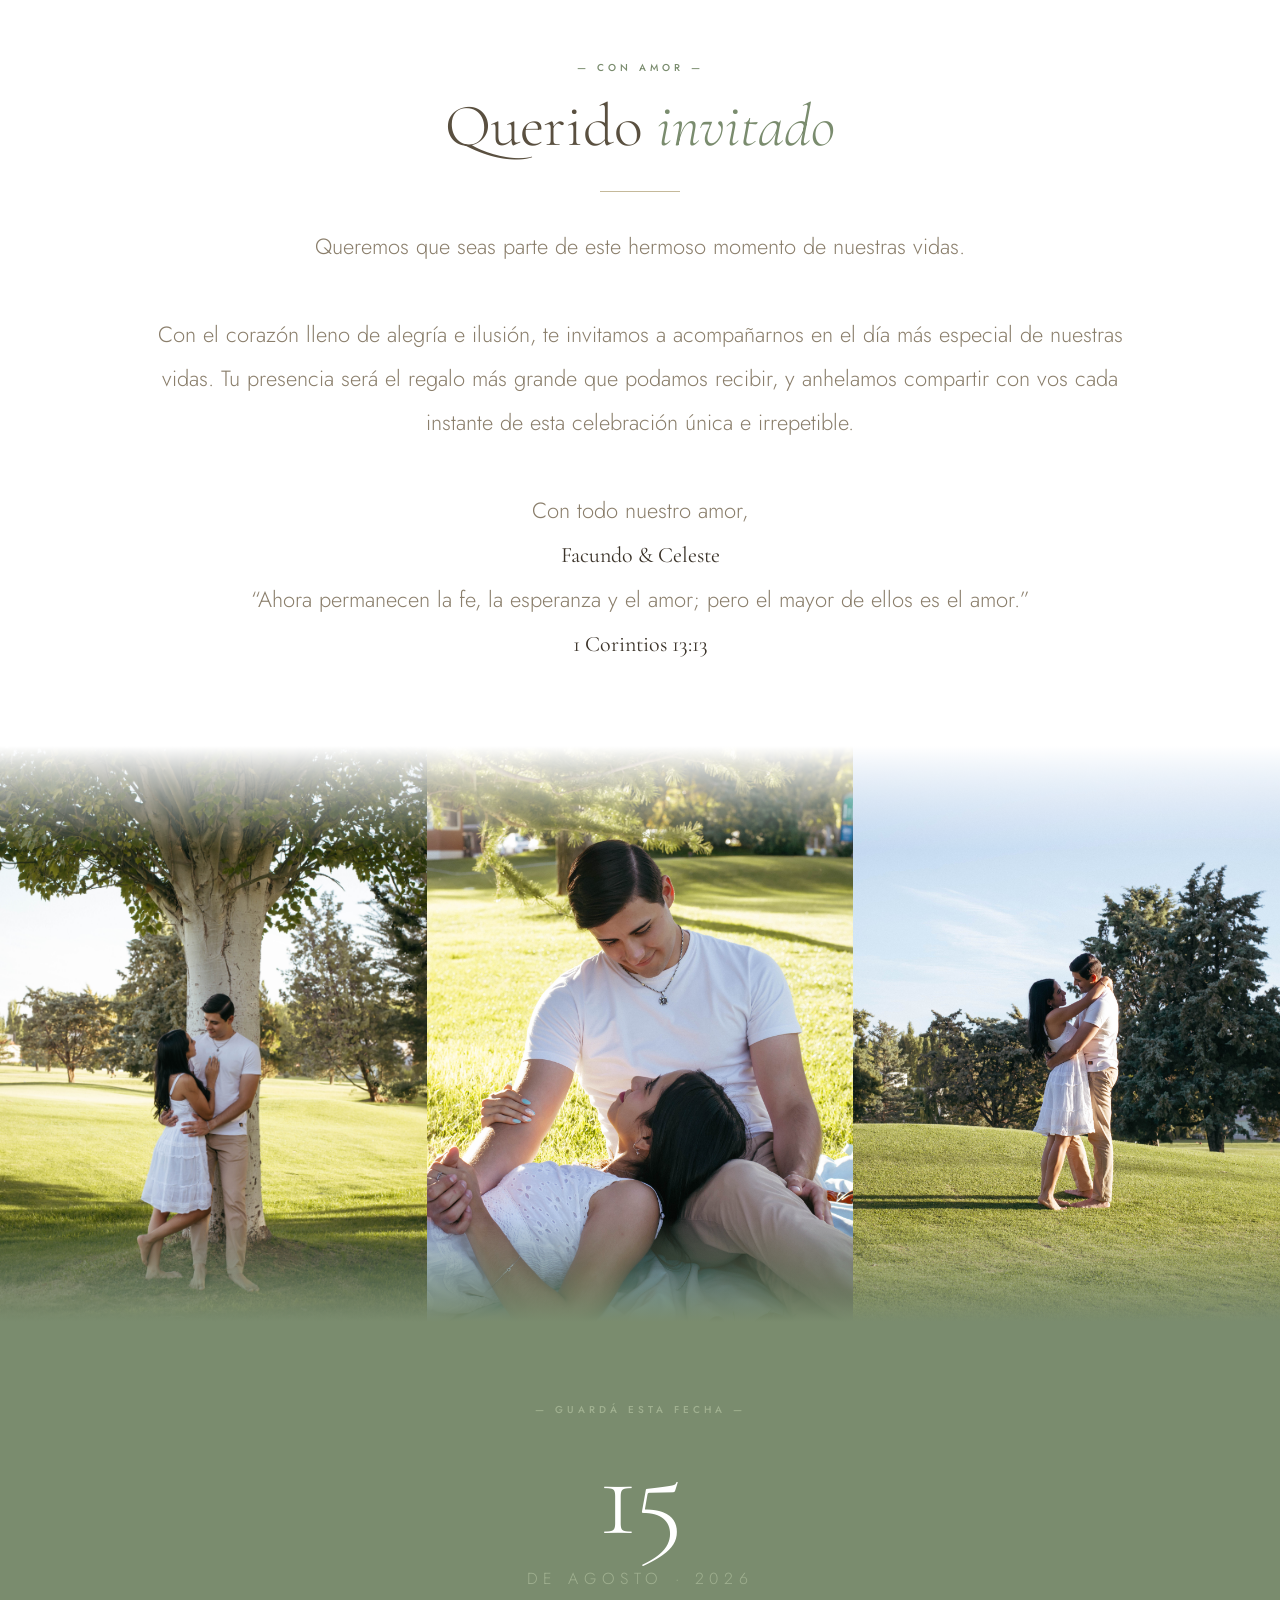
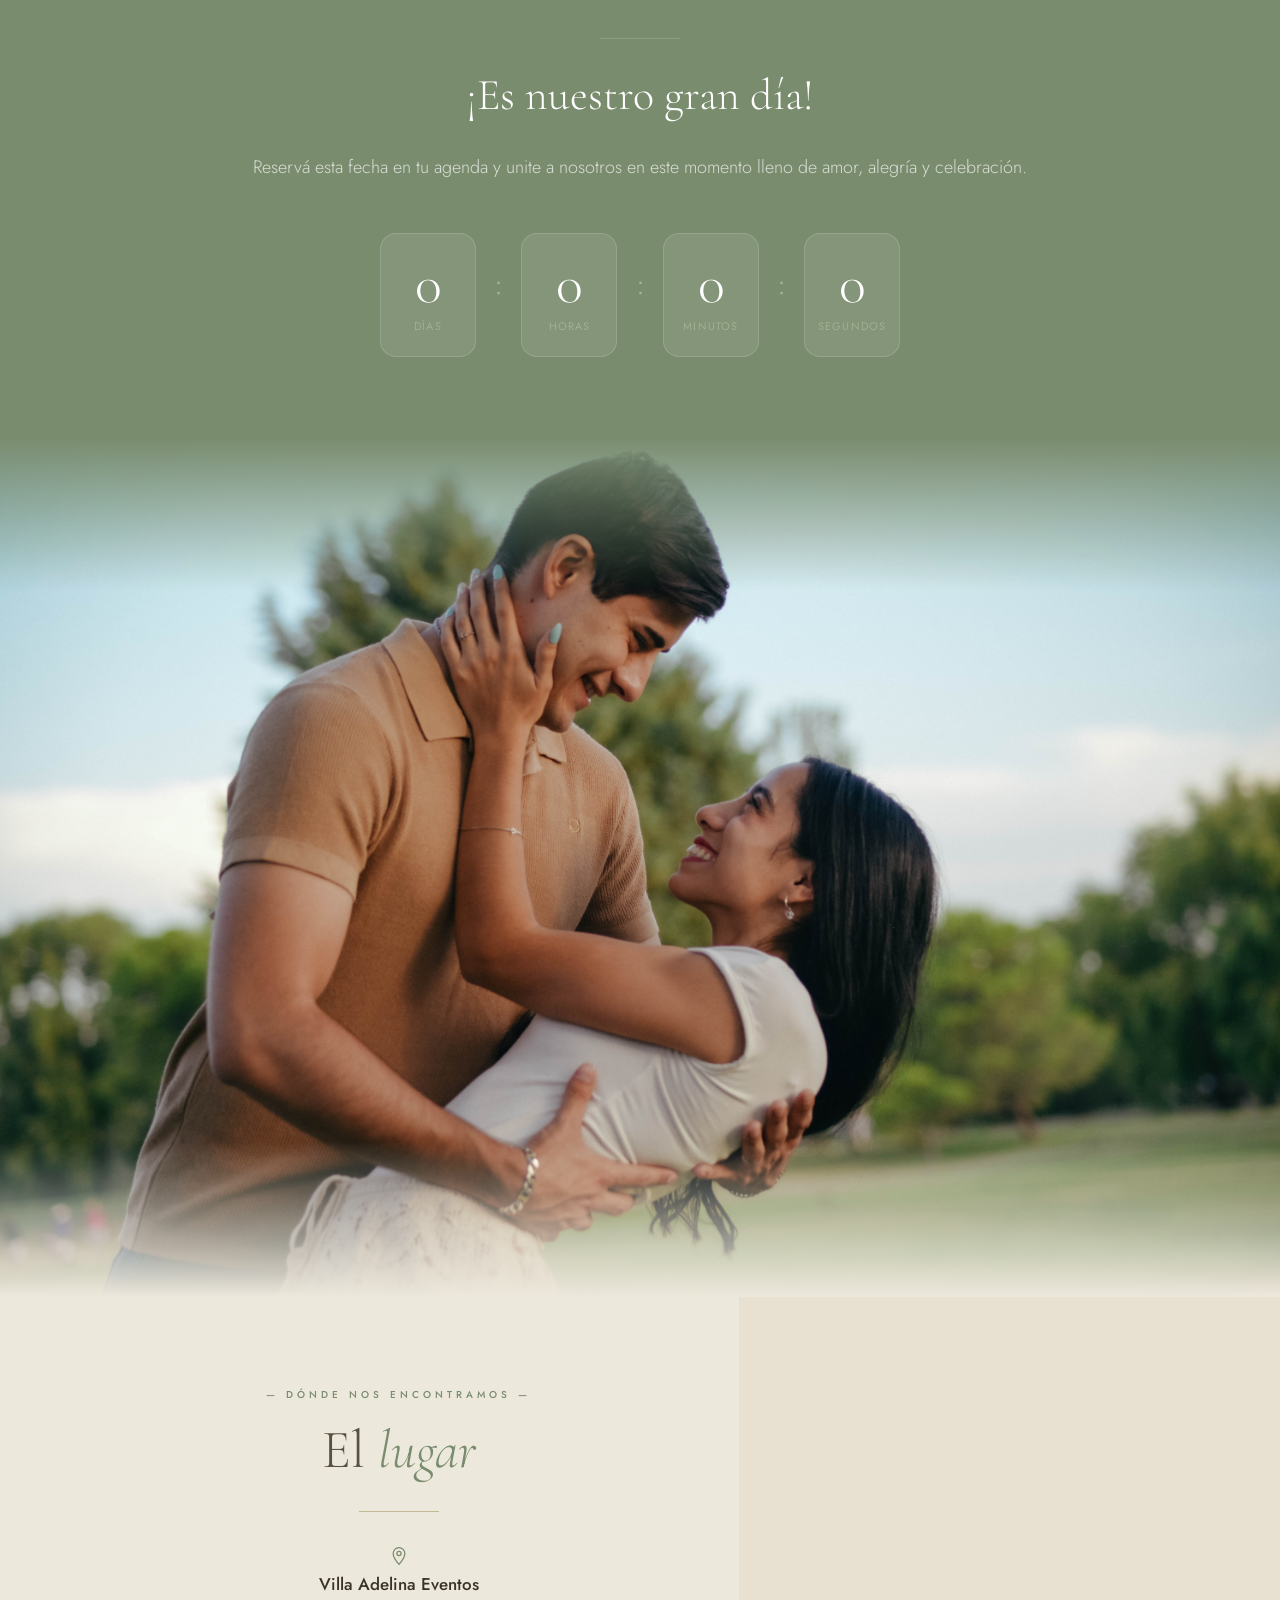
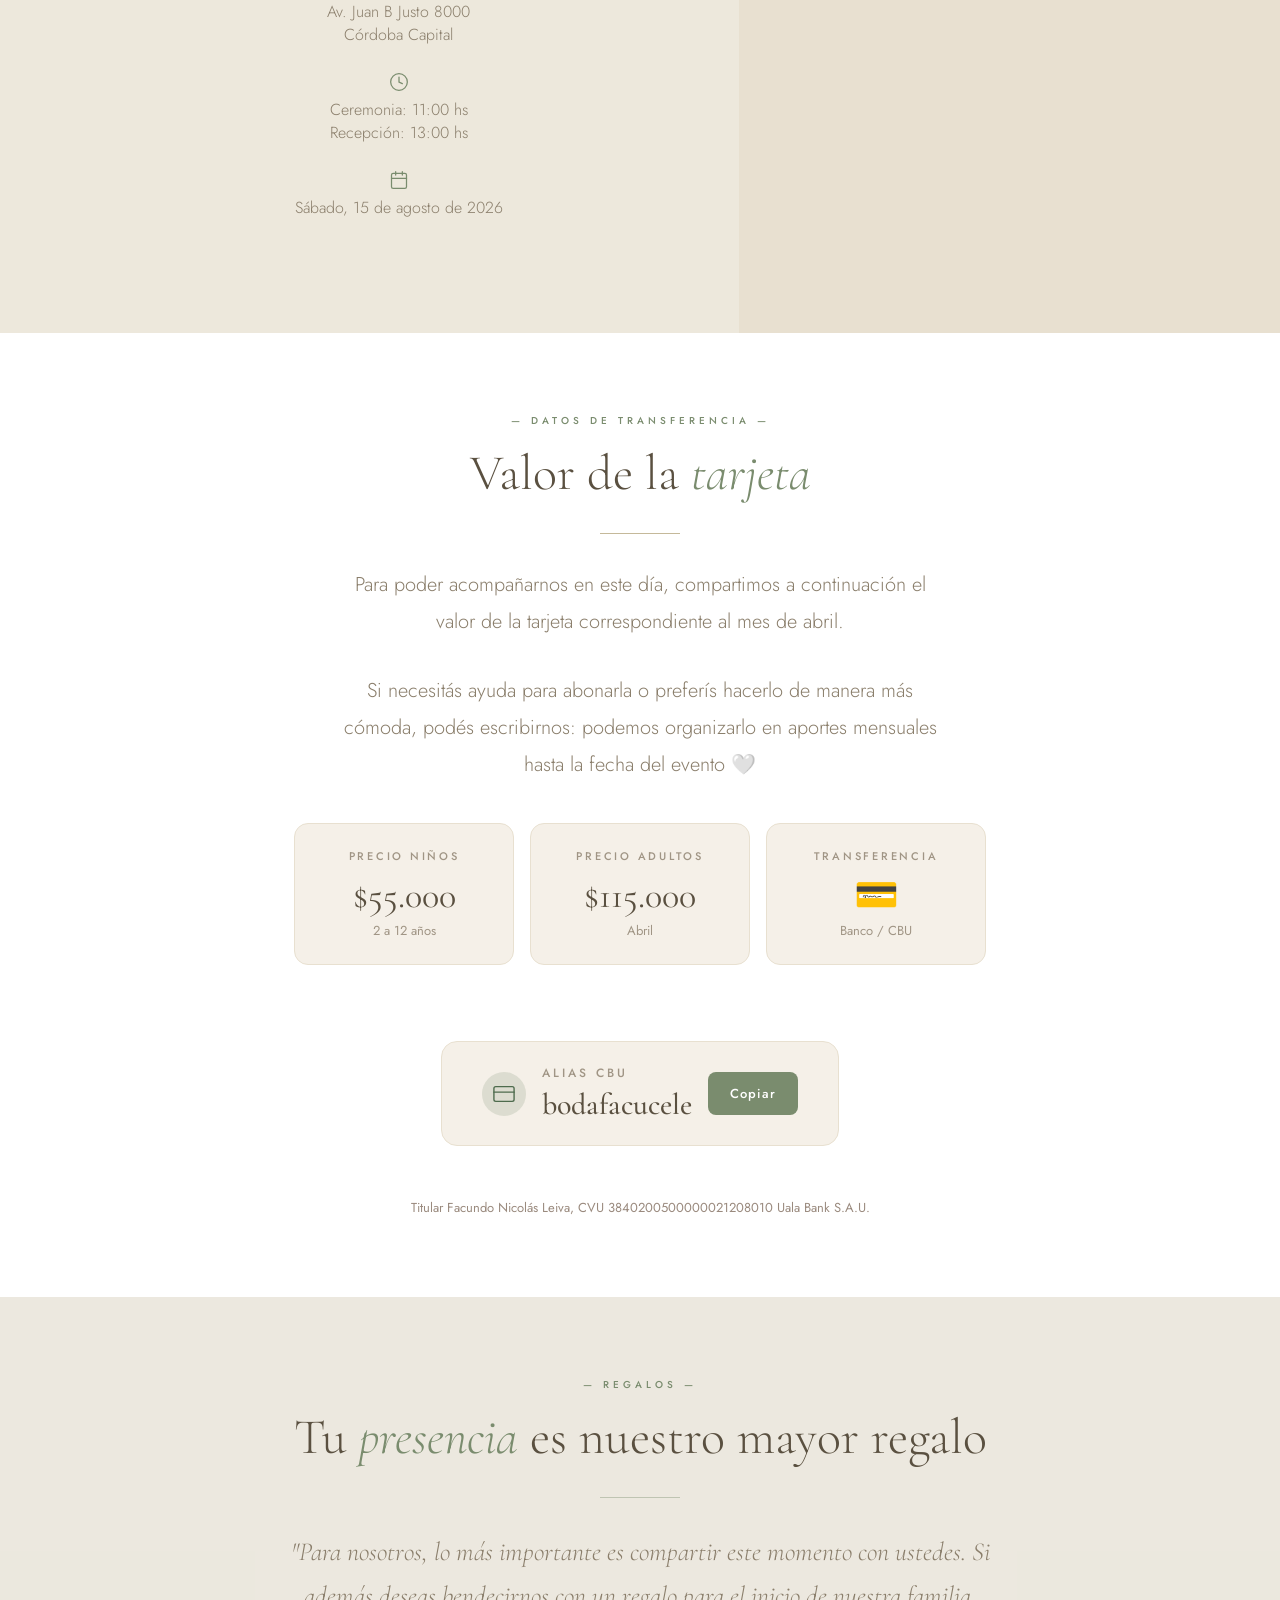
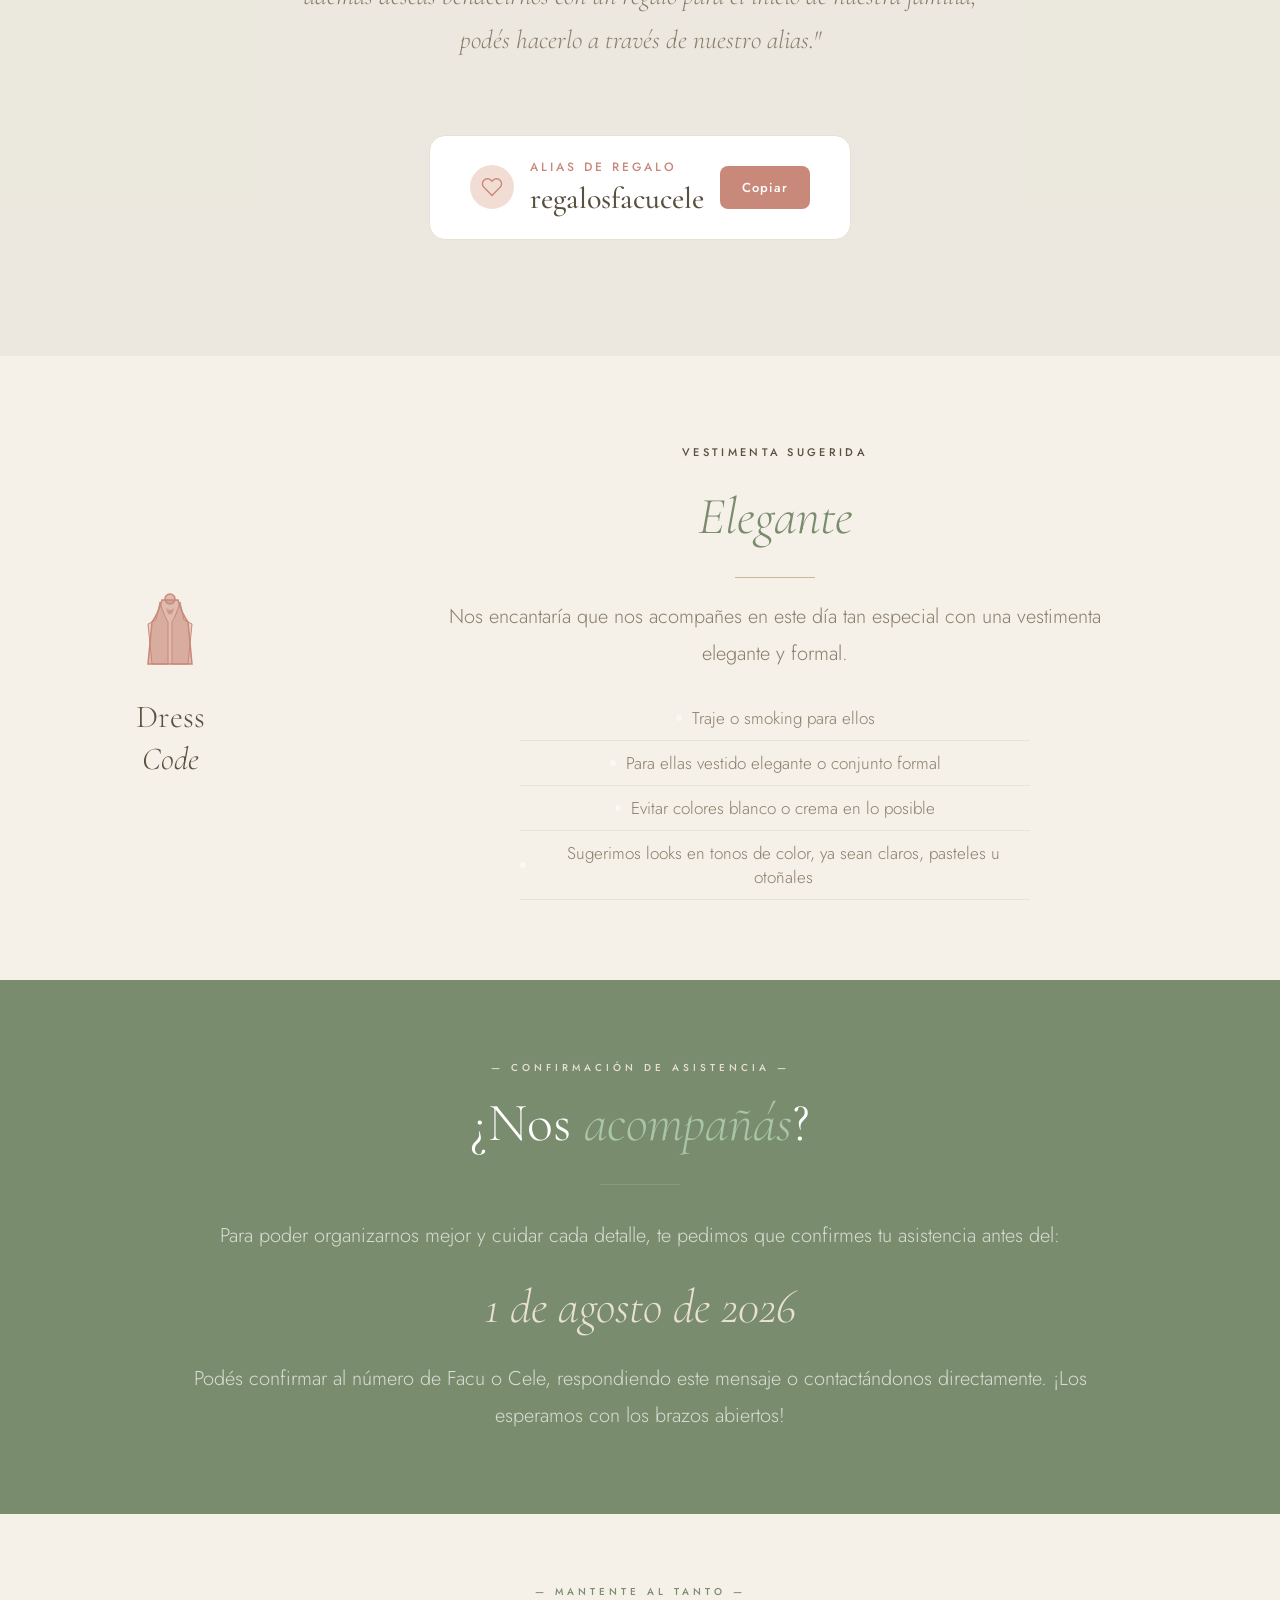
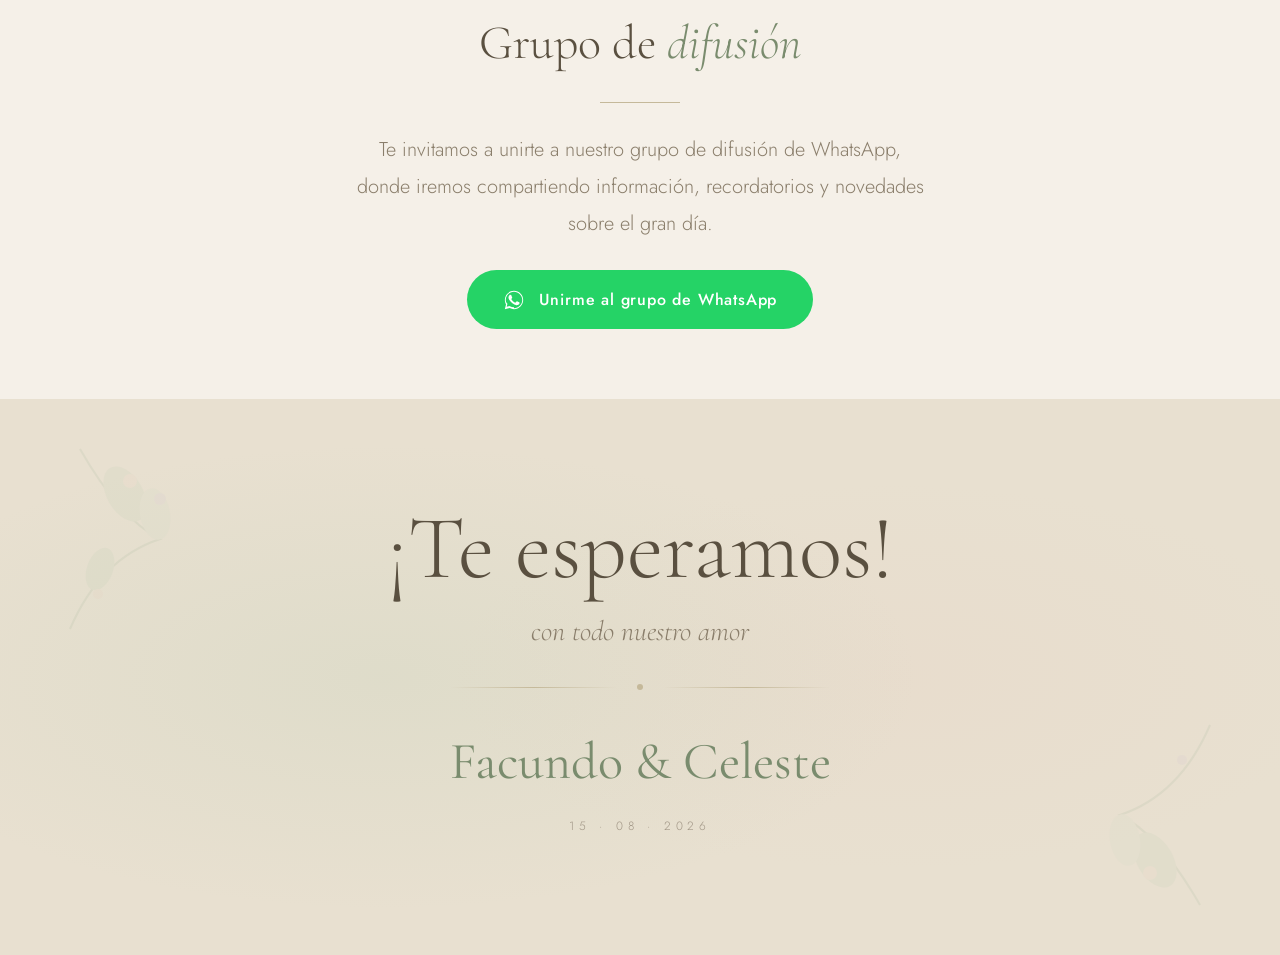
==== commit b71f5990: "Limpieza de código y texto más grande" ====
--- a/index.html
+++ b/index.html
@@ -335,7 +335,7 @@
     Te invitamos a unirte a nuestro grupo de difusión de WhatsApp, donde iremos compartiendo información, recordatorios y novedades sobre el gran día.
   </p>
   <div style="text-align:center;">
-    <a class="wa-btn" href="https://wa.me/+54XXXXXXXXXX" target="_blank" rel="noopener noreferrer">
+    <a class="wa-btn" href="https://chat.whatsapp.com/E8KCQji1GKF0MELzUdoKml" target="_blank" rel="noopener noreferrer">
       <svg width="22" height="22" viewBox="0 0 24 24" fill="white"><path d="M17.472 14.382c-.297-.149-1.758-.867-2.03-.967-.273-.099-.471-.148-.67.15-.197.297-.767.966-.94 1.164-.173.199-.347.223-.644.075-.297-.15-1.255-.463-2.39-1.475-.883-.788-1.48-1.761-1.653-2.059-.173-.297-.018-.458.13-.606.134-.133.298-.347.446-.52.149-.174.198-.298.298-.497.099-.198.05-.371-.025-.52-.075-.149-.669-1.612-.916-2.207-.242-.579-.487-.5-.669-.51-.173-.008-.371-.01-.57-.01-.198 0-.52.074-.792.372-.272.297-1.04 1.016-1.04 2.479 0 1.462 1.065 2.875 1.213 3.074.149.198 2.096 3.2 5.077 4.487.709.306 1.262.489 1.694.625.712.227 1.36.195 1.871.118.571-.085 1.758-.719 2.006-1.413.248-.694.248-1.289.173-1.413-.074-.124-.272-.198-.57-.347z"/><path d="M12.004 2c-5.514 0-9.998 4.486-9.998 10 0 1.76.46 3.413 1.268 4.852L2 22l5.272-1.246A9.952 9.952 0 0012.004 22c5.514 0 9.998-4.486 9.998-10S17.518 2 12.004 2zm0 18.004c-1.648 0-3.192-.448-4.519-1.225l-.324-.19-3.13.739.773-3.043-.21-.339C3.557 14.8 3.006 13.449 3.006 12c0-4.963 4.033-8.998 8.998-8.998 4.964 0 8.998 4.035 8.998 8.998 0 4.964-4.034 8.998-8.998 8.998z"/></svg>
       Unirme al grupo de WhatsApp
     </a>
--- a/style.css
+++ b/style.css
@@ -8,11 +8,9 @@
   --sage-light: #a0b090;
   --sage-dark: #7a8c6e;
   --sage-muted: rgba(122,140,110,0.2);
-  --blush: rgba(122,140,110,0.1);
   --blush-light: rgba(122,140,110,0.08);
   --dusty-rose: #7a8c6e;
   --lavender: rgba(255,255,255,0.5);
-  --lavender-light: rgba(255,255,255,0.6);
   --warm-gold: #c5b99a;
   --text-dark: #5a5040;
   --text-mid: #8a7e6b;
@@ -171,7 +169,7 @@
 
 .section-body {
   font-family: 'Jost', sans-serif;
-  font-size: clamp(15px, 2.2vw, 17px);
+  font-size: clamp(17px, 2.5vw, 20px);
   font-weight: 300;
   line-height: 1.85;
   color: var(--text-mid);
@@ -286,7 +284,7 @@
 }
 .section-dear .section-body {
   max-width: 100%;
-  font-size: clamp(16px, 2.5vw, 20px);
+  font-size: clamp(18px, 2.8vw, 22px);
   line-height: 2;
   color: var(--text-mid);
 }
@@ -602,7 +600,7 @@
 }
 .dresscode-items li {
   font-family: 'Jost', sans-serif;
-  font-size: clamp(13px, 2vw, 15px);
+  font-size: clamp(15px, 2vw, 17px);
   font-weight: 300;
   color: var(--text-mid);
   padding: 10px 0;
@@ -717,12 +715,6 @@
   margin-top: 24px;
 }
 
-/* ── AMPERSAND PORTADA con Playfair Display ── */
-.cover-amp-char {
-  font-family: 'EB Garamond', serif;
-  font-weight: 500;
-}
-
 /* ── FLORAL DECORATIONS ── */
 .floral-deco {
   opacity: 0.13;
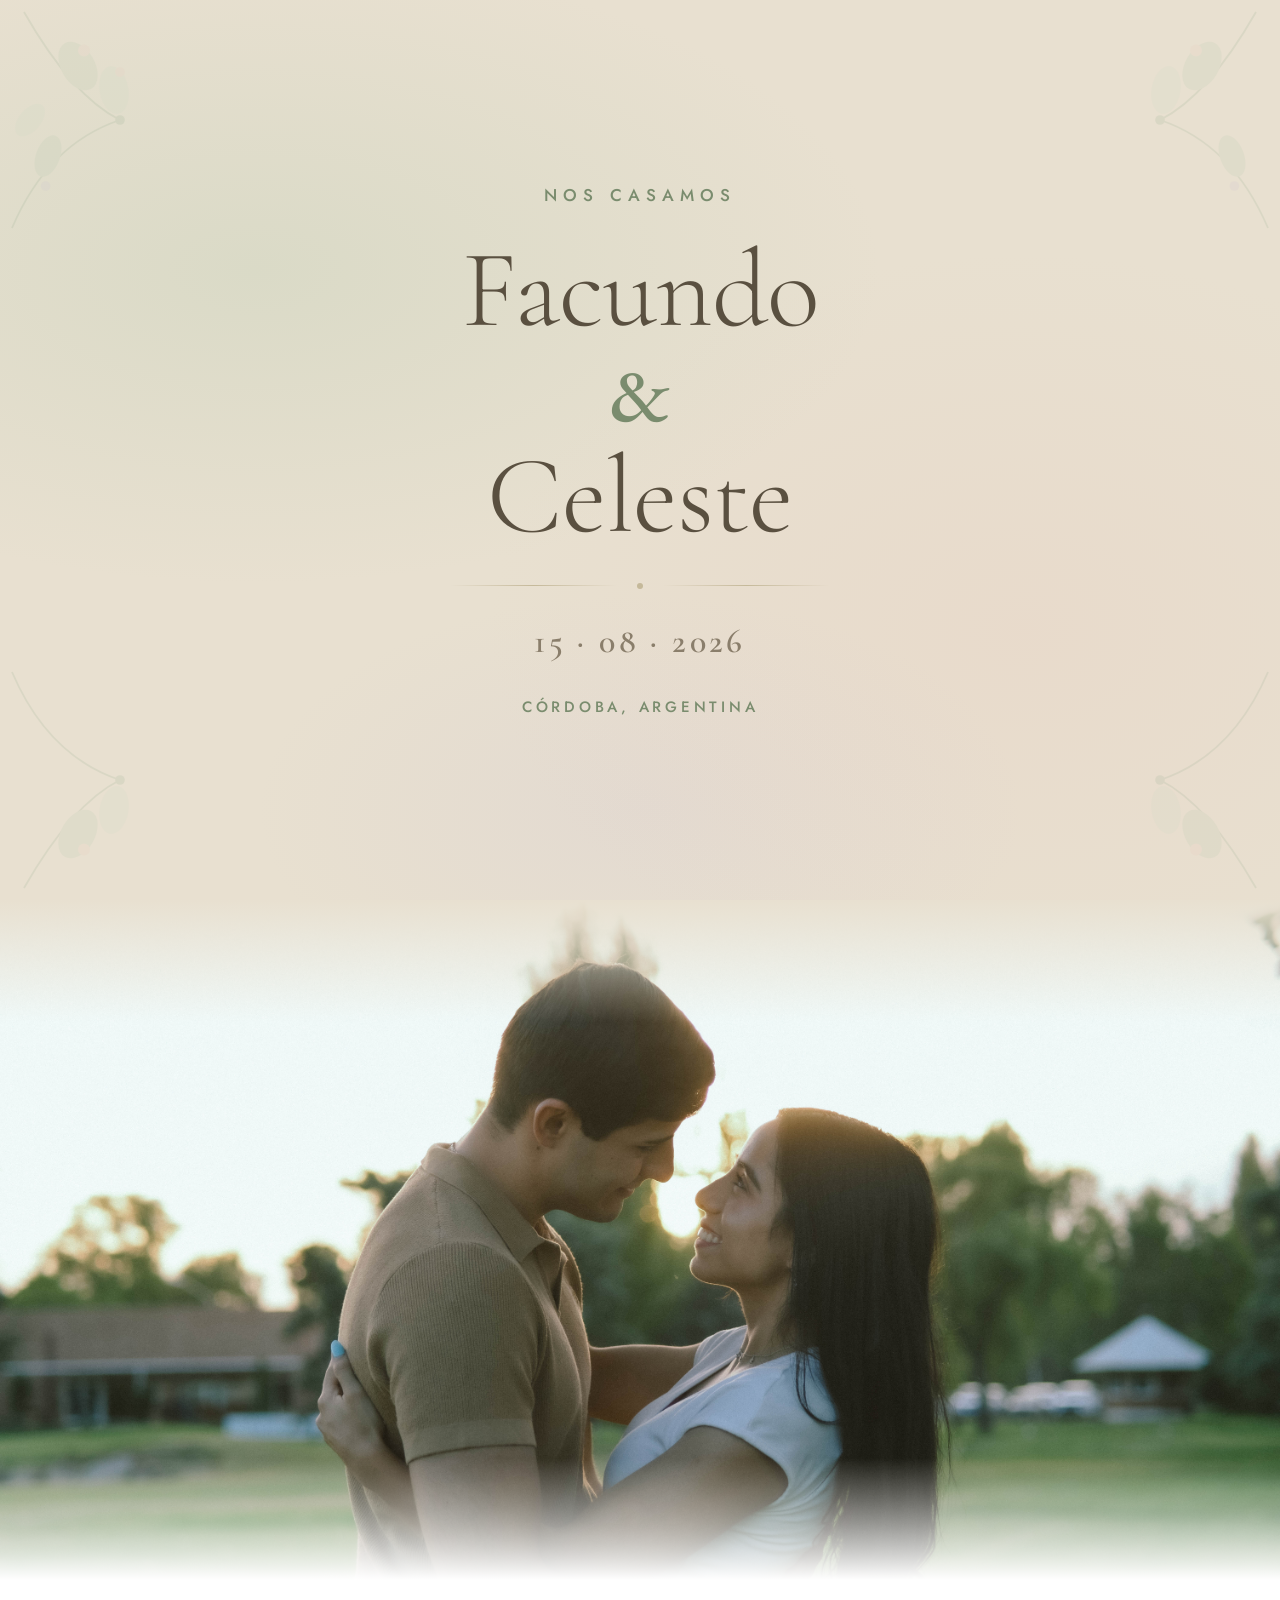
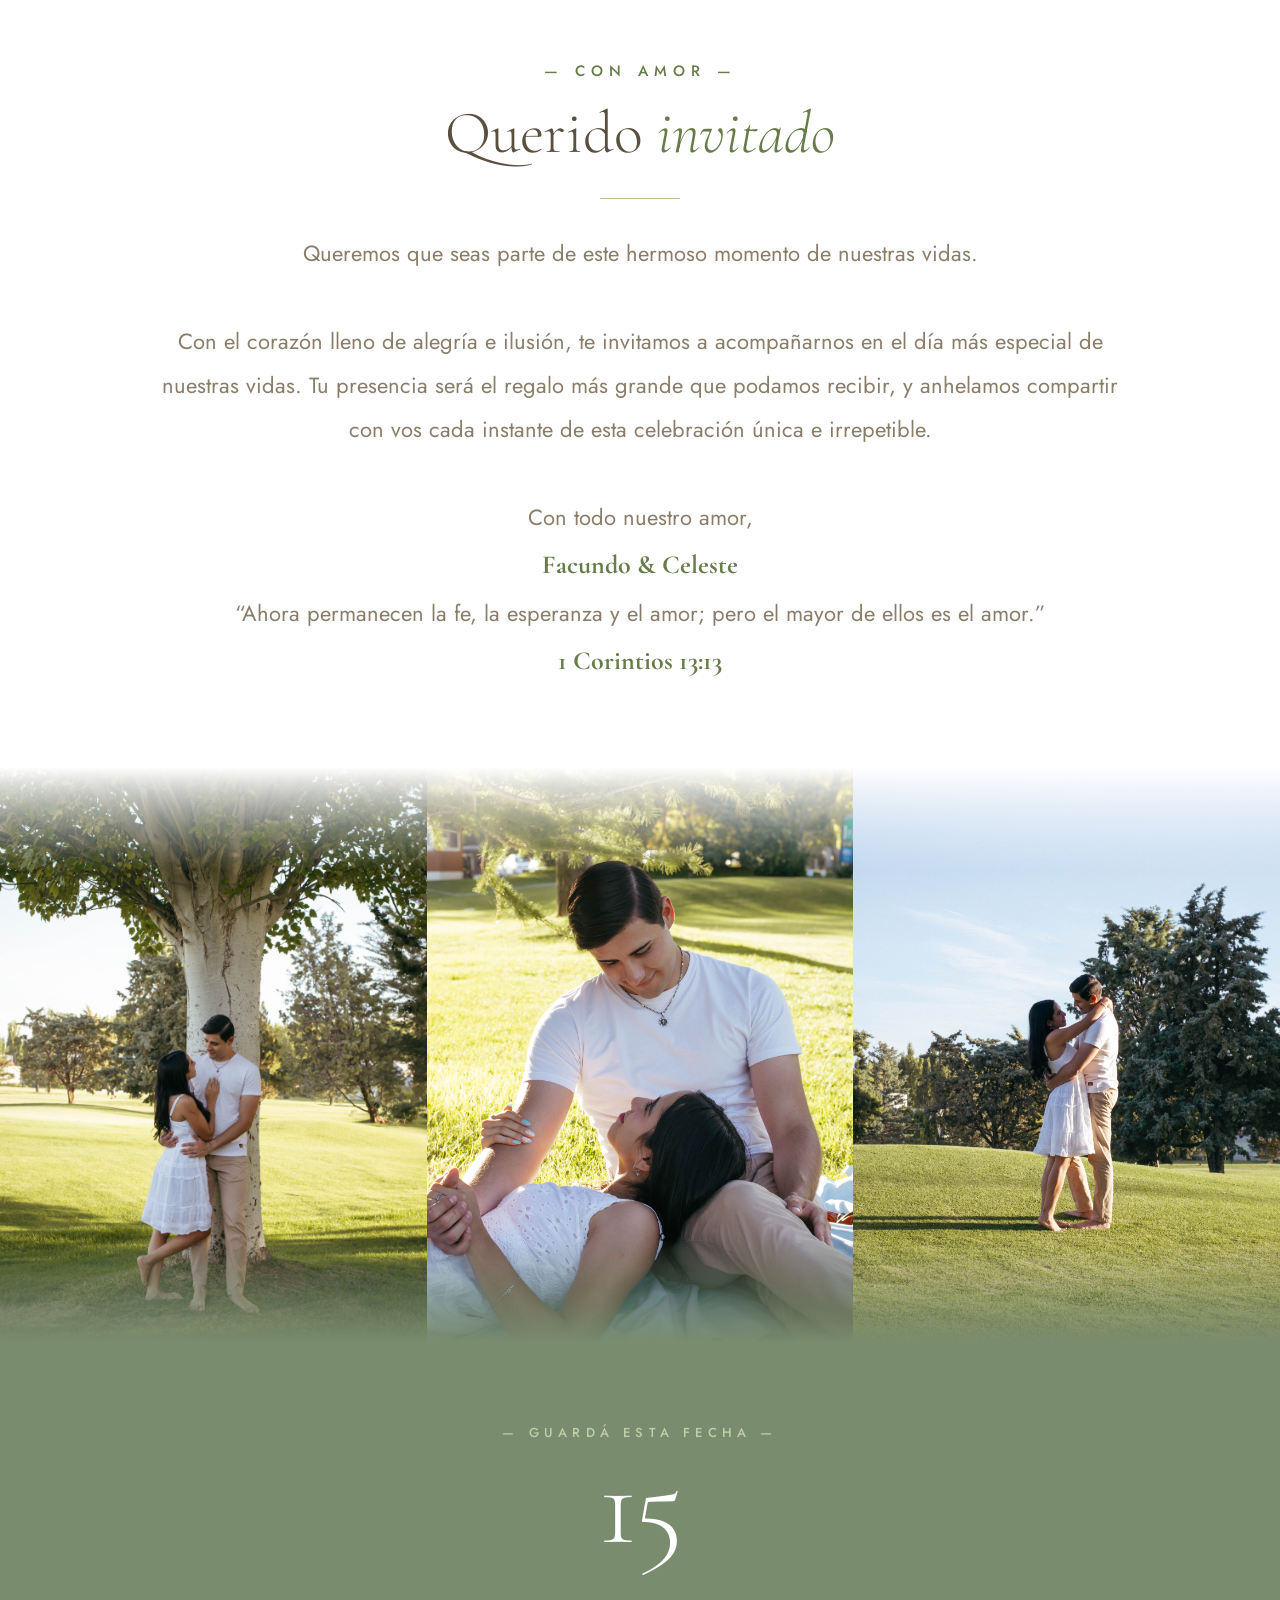
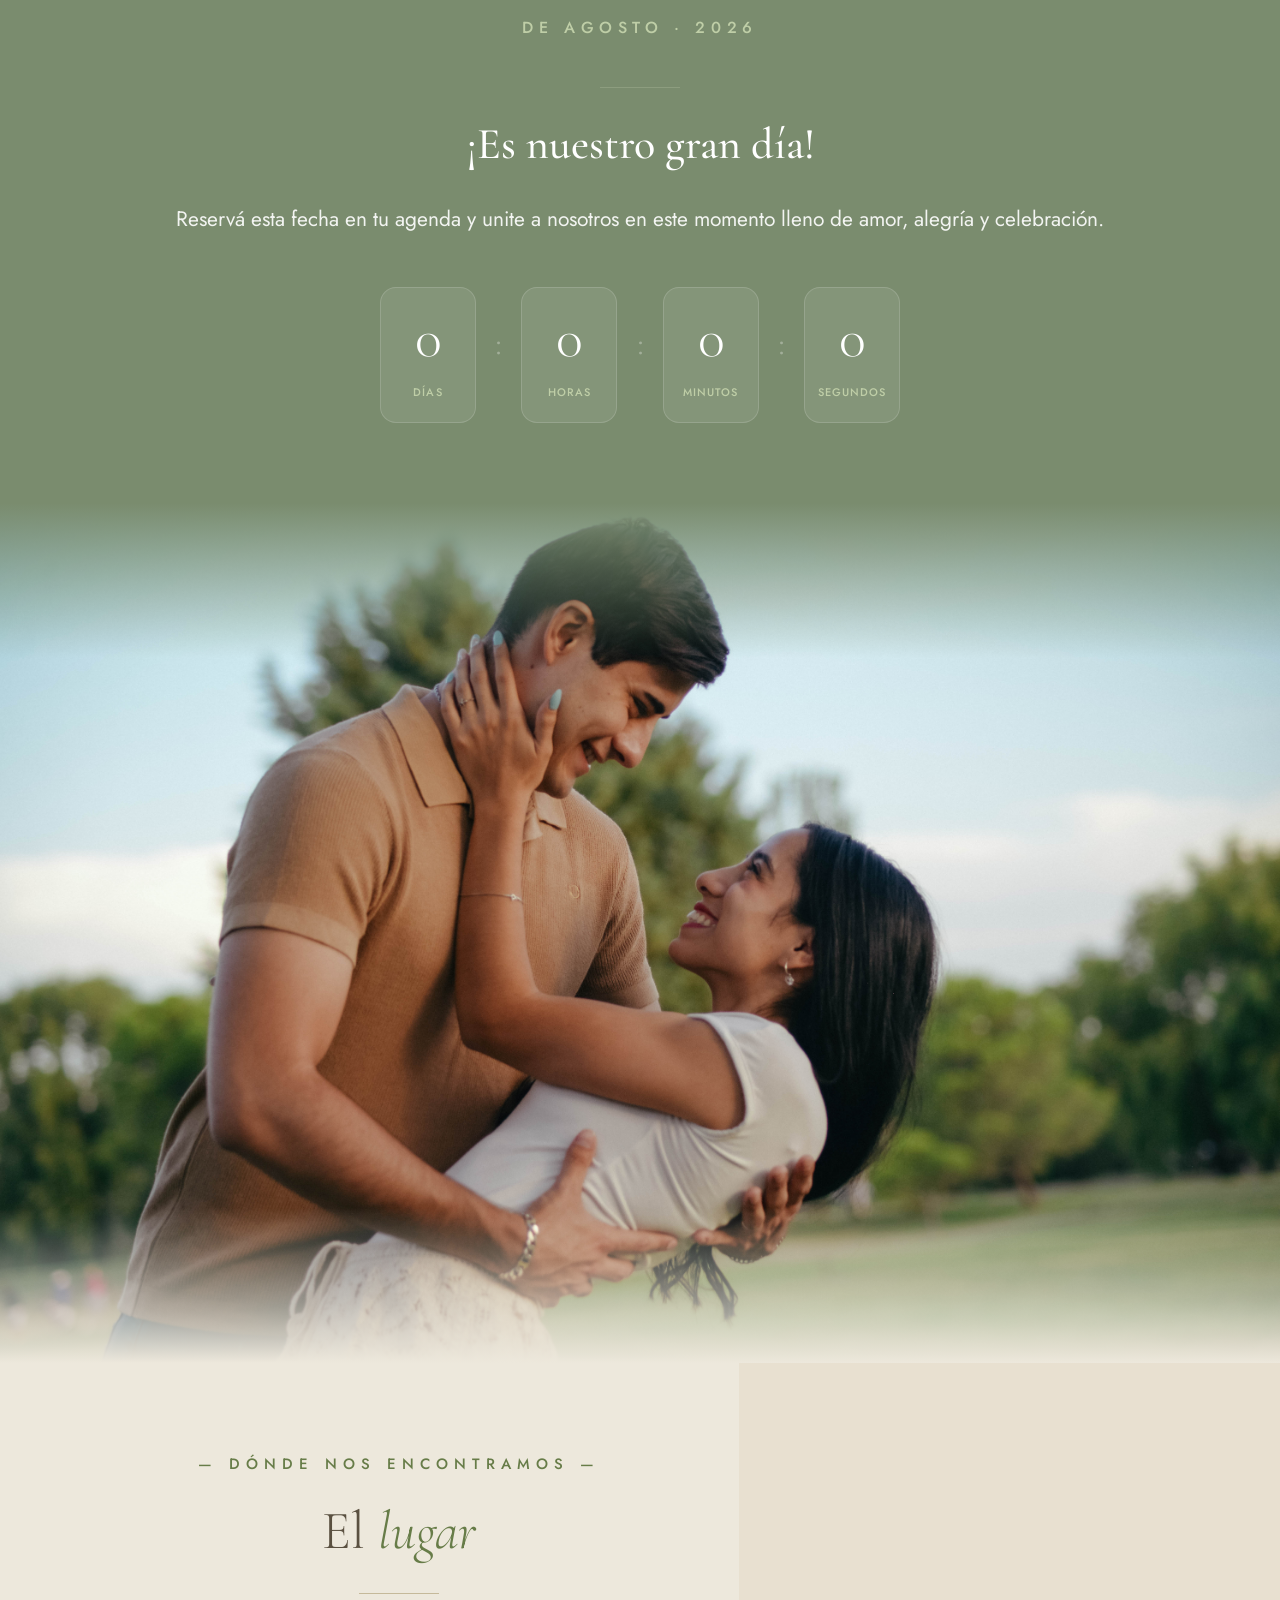
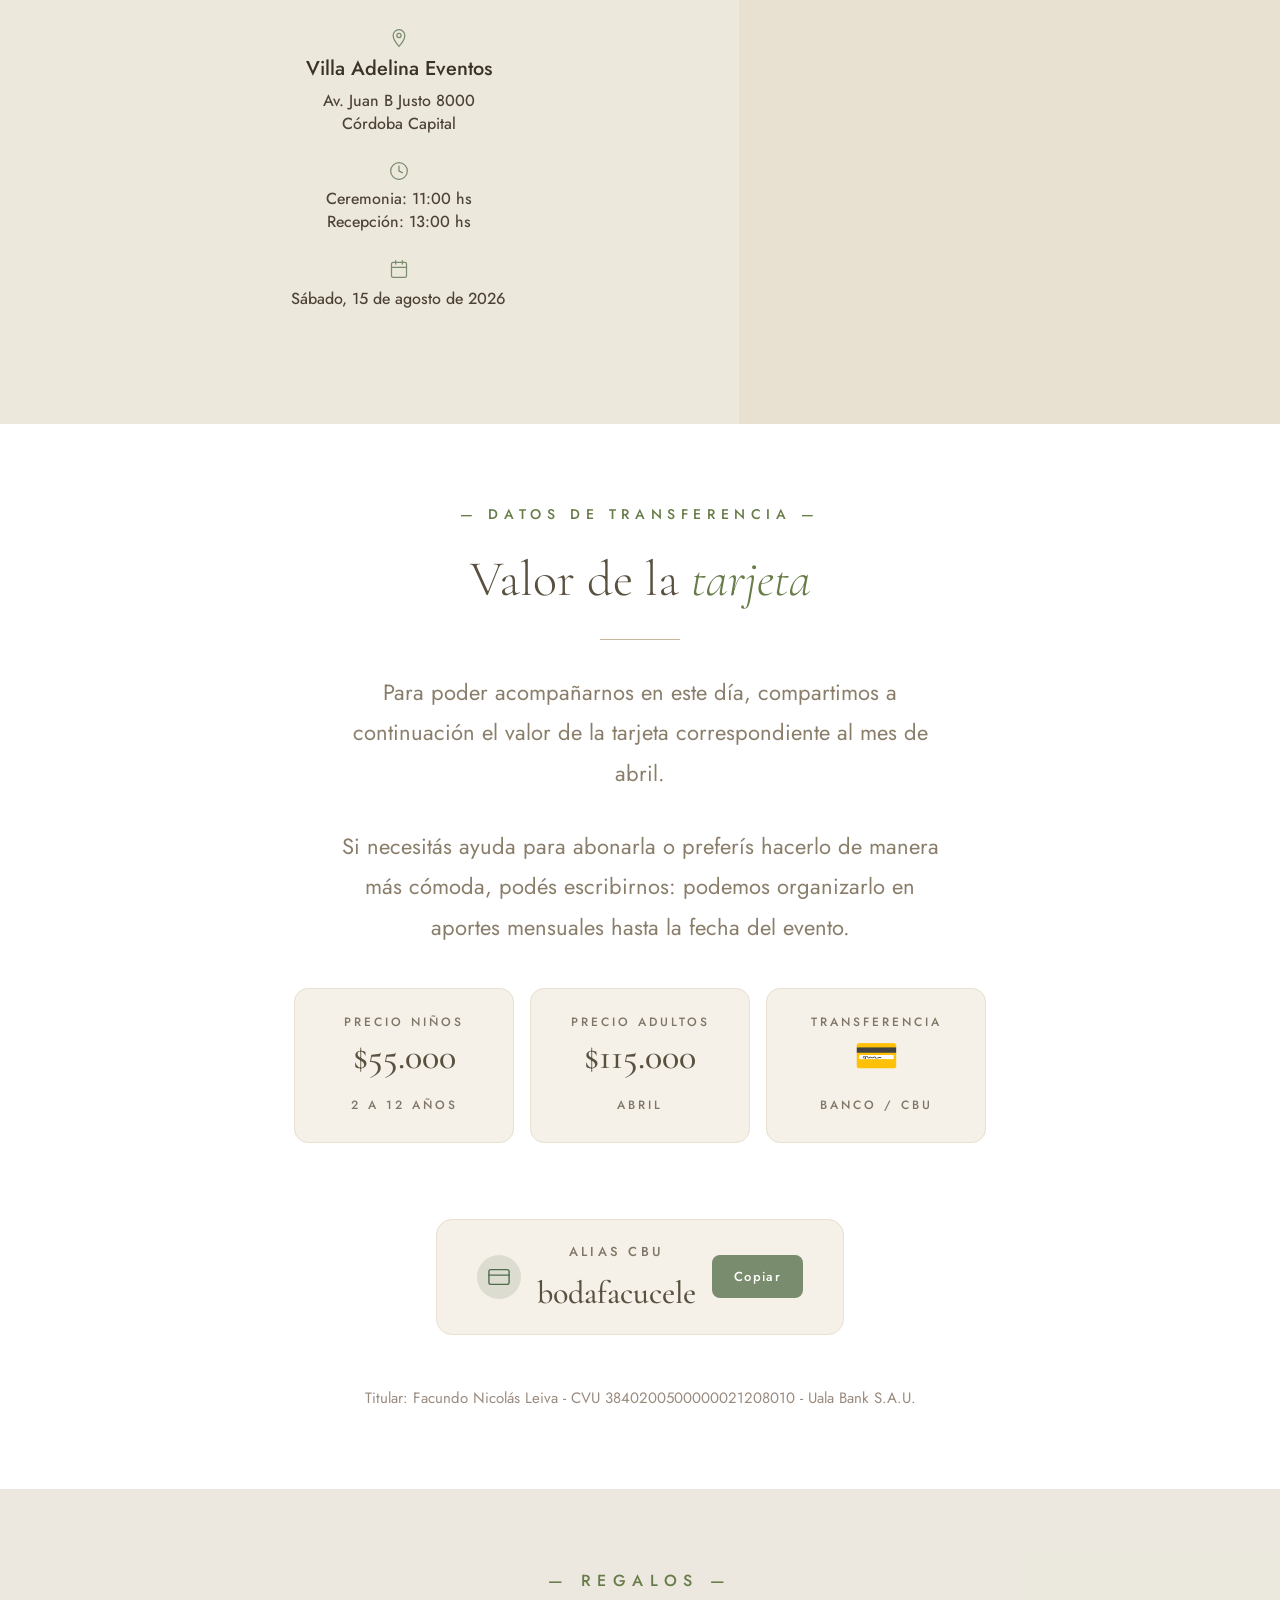
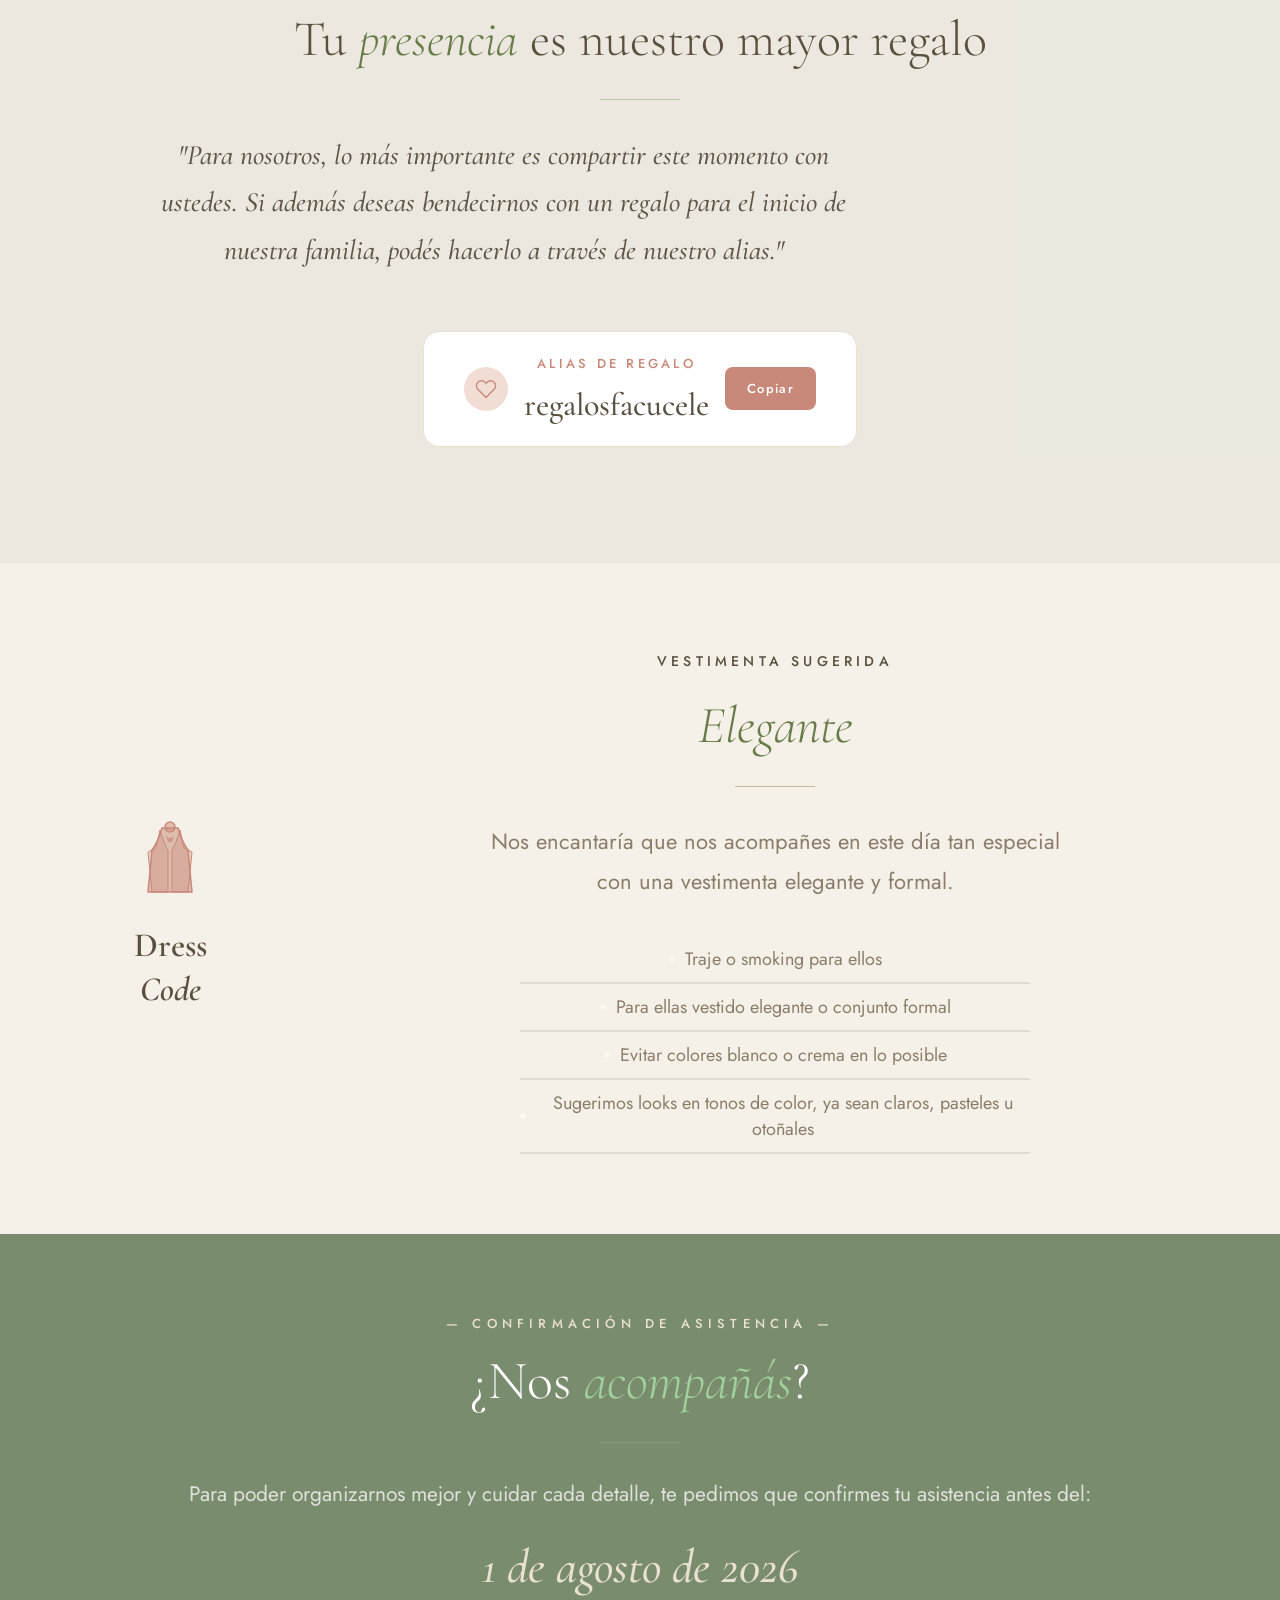
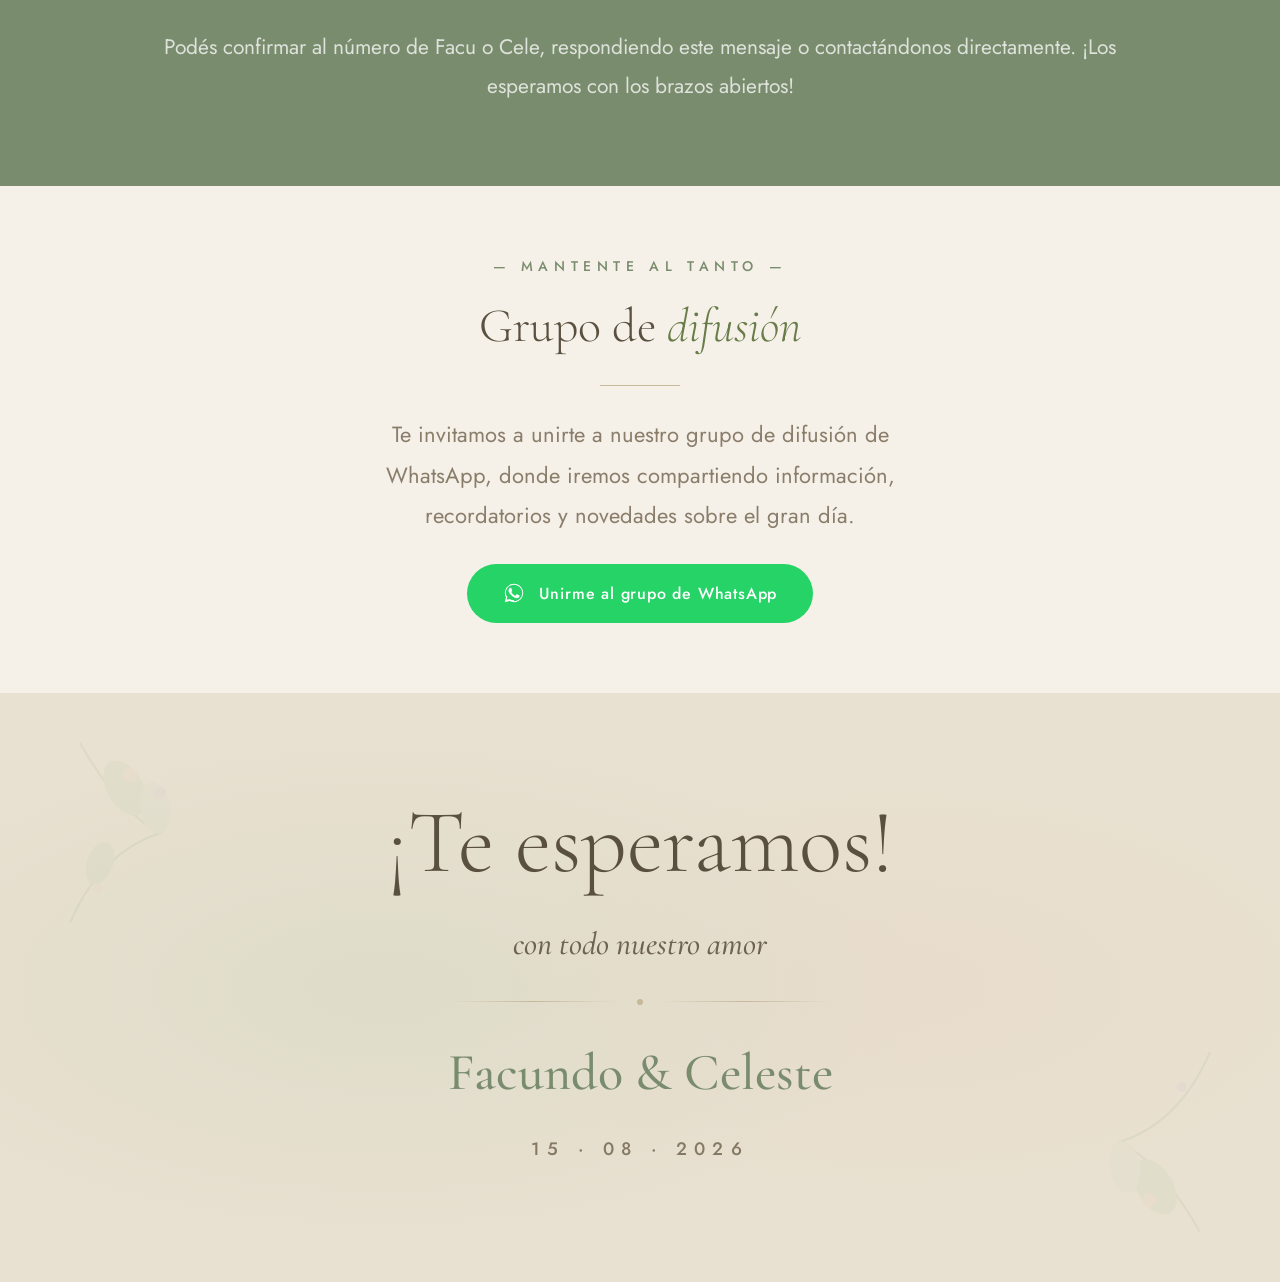
==== commit c7a9da62: "Correcciones en textos" ====
--- a/index.html
+++ b/index.html
@@ -87,9 +87,9 @@
     más grande que podamos recibir, y anhelamos compartir con vos cada
     instante de esta celebración única e irrepetible.<br><br>
     Con todo nuestro amor,<br>
-    <strong style="font-family:'Cormorant Garamond',serif;font-size:22px;font-weight:400;color:#3A3228;">Facundo & Celeste</strong><br>
+    <strong style="font-family:'Cormorant Garamond',serif;font-size:26px;font-weight:700;color:#677c48;">Facundo & Celeste</strong><br>
     “Ahora permanecen la fe, la esperanza y el amor; pero el mayor de ellos es el amor.”<br>
-    <strong style="font-family:'Cormorant Garamond',serif;font-size:22px;font-weight:400;color:#3A3228;">1 Corintios 13:13</strong>
+    <strong style="font-family:'Cormorant Garamond',serif;font-size:26px;font-weight:700;color:#677c48;">1 Corintios 13:13</strong>
   </p>
 </section>
 
@@ -169,8 +169,8 @@
         <circle cx="12" cy="9" r="2.5"/>
       </svg>
       <div>
-        <div style="font-weight:500;color:#3A3228;font-size:17px;margin-bottom:4px;">Villa Adelina Eventos</div>
-        <div>Av. Juan B Justo 8000<br>Córdoba Capital</div>
+        <div style="font-weight:500;color:#3A3228;font-size:20px;margin-bottom:6px;">Villa Adelina Eventos</div>
+        <div style="font-weight:450;color:#4d4235;font-size:16px;margin-bottom:6px;">Av. Juan B Justo 8000<br>Córdoba Capital</div>
       </div>
     </div>
     <div class="location-detail">
@@ -178,7 +178,7 @@
         <circle cx="12" cy="12" r="10"/>
         <polyline points="12,6 12,12 16,14"/>
       </svg>
-      <div>Ceremonia: 11:00 hs<br>Recepción: 13:00 hs</div>
+      <div style="font-weight:450;color:#4d4235;font-size:16px;margin-bottom:6px;">Ceremonia: 11:00 hs<br>Recepción: 13:00 hs</div>
     </div>
     <div class="location-detail">
       <svg class="location-detail-icon" viewBox="0 0 24 24" fill="none" stroke="currentColor" stroke-width="1.5" stroke-linecap="round">
@@ -186,7 +186,7 @@
         <line x1="16" y1="2" x2="16" y2="6"/><line x1="8" y1="2" x2="8" y2="6"/>
         <line x1="3" y1="10" x2="21" y2="10"/>
       </svg>
-      <div>Sábado, 15 de agosto de 2026</div>
+      <div style="margin-top: 2px; font-weight:450;color:#4d4235;font-size:16px;margin-bottom:6px;">Sábado, 15 de agosto de 2026</div>
     </div>
   </div>
   <div class="location-map-placeholder">
@@ -206,12 +206,12 @@
   <span class="section-label">— Datos de transferencia —</span>
   <h2 class="section-title" style="font-size:clamp(34px,6vw,50px);">Valor de la <em>tarjeta</em></h2>
   <div class="thin-rule"></div>
-  <p class="section-body" style="margin:0 auto 32px;max-width:600px;">
+  <p class="section-body" style="margin:0 auto 32px;max-width:600px; font-size: 22px;">
     Para poder acompañarnos en este día, compartimos a continuación el valor de la tarjeta correspondiente al mes de abril.
   </p>
 
-  <p class="section-body" style="margin:0 auto 32px;max-width:600px;">
-    Si necesitás ayuda para abonarla o preferís hacerlo de manera más cómoda, podés escribirnos: podemos organizarlo en aportes mensuales hasta la fecha del evento 🤍
+  <p class="section-body" style="margin:0 auto 32px;max-width:600px; font-size: 22px;">
+    Si necesitás ayuda para abonarla o preferís hacerlo de manera más cómoda, podés escribirnos: podemos organizarlo en aportes mensuales hasta la fecha del evento.
   </p>
 
   <div class="card-grid">
@@ -246,8 +246,8 @@
     <button class="copy-btn" onclick="copyAlias()">Copiar</button>
   </div>
 
-  <p style="font-size:13px;color:#9A8A7E;margin-top:16px;">
-    Titular Facundo Nicolás Leiva, CVU 3840200500000021208010 Uala Bank S.A.U.
+  <p style="font-size:15px;color:#9A8A7E;margin-top:16px;">
+    Titular: Facundo Nicolás Leiva - CVU 3840200500000021208010 - Uala Bank S.A.U.
   </p>
 </section>
 
@@ -287,7 +287,7 @@
       <path d="M50 10 L54 28 L62 32 L58 72 H42 L42 30 Q46 24 50 10Z" fill="#C9897A" fill-opacity="0.3" stroke="#C9897A" stroke-width="1"/>
       <circle cx="40" cy="7" r="5" fill="#C9897A" fill-opacity="0.5" stroke="#C9897A" stroke-width="1.5"/>
     </svg>
-    <div style="font-family:'Cormorant Garamond',serif;font-size:32px;font-weight:300;color:#5a5040;text-align:center;line-height:1.3;">
+    <div style="font-family:'Cormorant Garamond',serif;font-size:34px;font-weight:600;color:#5a5040;text-align:center;line-height:1.3;">
       Dress<br><em>Code</em>
     </div>
   </div>
@@ -295,7 +295,7 @@
     <span class="dresscode-tag">Vestimenta Sugerida</span>
     <h2 class="section-title" style="font-size:clamp(36px,6vw,52px);margin-bottom:12px;"><em>Elegante</em></h2>
     <div class="thin-rule" style="margin:20px 0;"></div>
-    <p class="section-body">
+    <p class="section-body" style="margin-top: 14px; margin-bottom: 10px; max-width:600px; font-size: 22px;">
       Nos encantaría que nos acompañes en este día tan especial con una vestimenta elegante y formal.
     </p>
     <ul class="dresscode-items">
@@ -312,7 +312,7 @@
 ══════════════════════════════════════════ -->
 <section class="section section-confirm">
   <span class="section-label">— Confirmación de asistencia —</span>
-  <h2 class="section-title">¿Nos <em style="color:#A8C5A6;">acompañás</em>?</h2>
+  <h2 class="section-title">¿Nos <em style="color:#a1d19d;">acompañás</em>?</h2>
   <div class="thin-rule"></div>
   <p class="section-body">
     Para poder organizarnos mejor y cuidar cada detalle, te pedimos que confirmes tu asistencia antes del:
@@ -328,10 +328,10 @@
      WHATSAPP
 ══════════════════════════════════════════ -->
 <section class="section section-whatsapp">
-  <span class="section-label" style="display:flex;justify-content:center;">— Mantente al tanto —</span>
+  <span class="section-label" style="display:flex;justify-content:center; font-size: 14px; margin-bottom: 24px;">— Mantente al tanto —</span>
   <h2 class="section-title" style="text-align:center;font-size:clamp(32px,6vw,48px);">Grupo de <em>difusión</em></h2>
   <div class="thin-rule"></div>
-  <p class="section-body" style="text-align:center;margin:0 auto;max-width:580px;">
+  <p class="section-body" style="text-align:center;margin:0 auto;max-width:580px; font-size: 22px;">
     Te invitamos a unirte a nuestro grupo de difusión de WhatsApp, donde iremos compartiendo información, recordatorios y novedades sobre el gran día.
   </p>
   <div style="text-align:center;">
--- a/style.css
+++ b/style.css
@@ -72,8 +72,8 @@
 
 .cover-pre {
   font-family: 'Jost', sans-serif;
-  font-weight: 300;
-  font-size: 13px;
+  font-weight: 500;
+  font-size: 17px;
   letter-spacing: 0.35em;
   text-transform: uppercase;
   color: var(--sage-dark);
@@ -118,20 +118,21 @@
 
 .cover-date {
   font-family: 'Cormorant Garamond', serif;
-  font-size: clamp(20px, 4vw, 26px);
-  font-weight: 300;
+  font-size: clamp(30px, 10vw, 34px);
+  font-weight: 600;
   letter-spacing: 0.1em;
   color: var(--text-mid);
 }
 
 .cover-tag {
-  margin-top: 20px;
-  font-family: 'Jost', sans-serif;
-  font-size: 12px;
-  font-weight: 400;
+  margin-top: 28px;
+  font-family: 'Jost', sans-serif;
+  font-size: 15px;
+  font-weight: 500;
   letter-spacing: 0.25em;
   text-transform: uppercase;
   color: var(--sage);
+  margin-top: 34px;
 }
 
 /* ── SECTIONS SHARED ── */
@@ -144,7 +145,7 @@
 
 .section-label {
   font-family: 'Jost', sans-serif;
-  font-size: 10px;
+  font-size: 13px;
   font-weight: 500;
   letter-spacing: 0.4em;
   text-transform: uppercase;
@@ -164,13 +165,13 @@
 
 .section-title em {
   font-style: italic;
-  color: var(--dusty-rose);
+  color: #677c48;
 }
 
 .section-body {
   font-family: 'Jost', sans-serif;
   font-size: clamp(17px, 2.5vw, 20px);
-  font-weight: 300;
+  font-weight: 400;
   line-height: 1.85;
   color: var(--text-mid);
   max-width: 680px;
@@ -289,7 +290,7 @@
   color: var(--text-mid);
 }
 .section-dear .thin-rule { margin: 32px auto; }
-.section-dear .section-label { justify-content: center; display: flex; }
+.section-dear .section-label { justify-content: center; display: flex; color: #677c48; font-size: 15px;}
 .section-dear .section-title { font-size: clamp(40px, 8vw, 60px); }
 
 /* ── DATE ── */
@@ -299,9 +300,9 @@
   text-align: center;
   padding: 80px clamp(24px, 10vw, 140px);
 }
-.section-date .section-label { color: var(--sage-light); display: flex; justify-content: center; }
-.section-date .section-title { color: white; font-size: clamp(36px, 7vw, 64px); }
-.section-date .section-body { color: rgba(255,255,255,0.7); max-width: 100%; font-size: clamp(15px, 2.2vw, 18px); }
+.section-date .section-label { color: var(--sage-light); display: flex; justify-content: center; font-weight: 500; color: #bfcea7; margin-bottom: 2px;}
+.section-date .section-title { color: white; font-size: clamp(36px, 7vw, 64px); margin-bottom: 32px; font-weight: 500;}
+.section-date .section-body { color: rgba(255,255,255,0.9); max-width: 100%; font-size: clamp(18px, 4vw, 21px); }
 .section-date .thin-rule { background: var(--sage-light); opacity: 0.5; margin: 32px auto; }
 
 .date-big {
@@ -310,16 +311,17 @@
   font-size: clamp(72px, 18vw, 120px);
   line-height: 1;
   color: white;
-  margin-bottom: 12px;
+  margin-bottom: 48px;
   letter-spacing: -0.02em;
 }
 .date-month-year {
   font-family: 'Jost', sans-serif;
   font-size: clamp(13px, 2vw, 16px);
-  font-weight: 300;
+  font-weight: 500;
   letter-spacing: 0.35em;
   text-transform: uppercase;
-  color: var(--sage-light);
+  color: #bfcea7;
+  margin-top: 52px;
   margin-bottom: 48px;
 }
 
@@ -359,10 +361,11 @@
 .countdown-label {
   font-family: 'Jost', sans-serif;
   font-size: clamp(7px, 1.5vw, 11px);
-  font-weight: 400;
+  font-weight: 500;
   letter-spacing: 0.1em;
   text-transform: uppercase;
-  color: var(--sage-light);
+  color: #bfcea7;
+  margin-top: 12px;
 }
 .countdown-sep {
   font-family: 'Cormorant Garamond', serif;
@@ -388,7 +391,7 @@
   padding: 70px clamp(24px, 10vw, 140px);
   text-align: center;
 }
-.location-text .section-label { display: flex; justify-content: center; }
+.location-text .section-label { display: flex; justify-content: center; color: #677c48; font-weight: 500; font-size: 15px; margin-bottom: 26px;}
 .location-text .thin-rule { margin: 32px auto; }
 .location-map-placeholder {
   flex: 1;
@@ -438,7 +441,7 @@
   padding: 80px clamp(20px, 10vw, 140px);
 }
 .section-payment .thin-rule { margin: 32px auto; }
-.section-payment .section-label { display: flex; justify-content: center; }
+.section-payment .section-label { display: flex; justify-content: center; color: #677c48; font-size: 14px; font-weight: 500; margin-bottom: 28px;}
 
 .alias-box {
   display: inline-flex;
@@ -462,17 +465,17 @@
 }
 .alias-label {
   font-family: 'Jost', sans-serif;
-  font-size: 12px;
+  font-size: 13px;
   font-weight: 500;
   letter-spacing: 0.25em;
   text-transform: uppercase;
-  color: var(--text-light);
-  margin-bottom: 4px;
-  text-align: left;
+  color: #807667;
+  margin-bottom: 12px;
+  text-align: center;
 }
 .alias-value {
   font-family: 'Cormorant Garamond', serif;
-  font-size: clamp(22px, 4vw, 30px);
+  font-size: clamp(24px, 6vw, 32px);
   font-weight: 500;
   color: var(--text-dark);
 }
@@ -511,23 +514,27 @@
   max-width: 220px;
 }
 .card-item-label {
-  font-size: 11px;
+  font-size: 12px;
   font-weight: 500;
   letter-spacing: 0.25em;
   text-transform: uppercase;
-  color: var(--text-light);
-  margin-bottom: 10px;
+  color: #807667;
+  margin-bottom: 4px;
 }
 .card-item-value {
   font-family: 'Cormorant Garamond', serif;
   font-size: clamp(26px, 5vw, 36px);
-  font-weight: 400;
+  font-weight: 500;
   color: var(--text-dark);
 }
 .card-item-sub {
-  font-size: 13px;
-  color: var(--text-light);
-  margin-top: 4px;
+  font-size: 12px;
+  font-weight: 500;
+  letter-spacing: 0.25em;
+  text-transform: uppercase;
+  color: #807667;
+  margin-top: 18px;
+  margin-bottom: 4px;
 }
 
 /* ── GIFT ── */
@@ -537,17 +544,18 @@
   padding: 80px clamp(24px, 12vw, 160px);
 }
 .section-gift .thin-rule { margin: 32px auto; background: var(--dusty-rose); opacity: 0.4; }
-.section-gift .section-label { display: flex; justify-content: center; color: var(--dusty-rose); }
-.section-gift .section-title em { color: var(--dusty-rose); }
+.section-gift .section-label { display: flex; justify-content: center; color: #677c48; font-size: 16px; font-weight: 500; margin-bottom: 20px; }
+.section-gift .section-title em { color: #677c48; }
 .gift-quote {
   font-family: 'Cormorant Garamond', serif;
   font-style: italic;
-  font-size: clamp(19px, 3vw, 26px);
-  font-weight: 300;
+  font-size: clamp(22px, 6vw, 28px);
+  font-weight: 500;
+  max-width: 700px;
+  text-align: center;
   line-height: 1.7;
-  color: var(--text-mid);
-  max-width: 700px;
-  margin: 0 auto 36px;
+  color: #5e5649;
+  margin-bottom: 20px;
 }
 
 /* ── DRESS CODE ── */
@@ -583,7 +591,7 @@
 .dresscode-tag {
   display: inline-block;
   font-family: 'Jost', sans-serif;
-  font-size: 11px;
+  font-size: 14px;
   font-weight: 500;
   letter-spacing: 0.3em;
   text-transform: uppercase;
@@ -591,7 +599,7 @@
   background: var(--cream);
   padding: 8px 20px;
   border-radius: 20px;
-  margin-bottom: 20px;
+  margin-bottom: 18px;
 }
 .dresscode-items {
   list-style: none;
@@ -600,11 +608,11 @@
 }
 .dresscode-items li {
   font-family: 'Jost', sans-serif;
-  font-size: clamp(15px, 2vw, 17px);
-  font-weight: 300;
+  font-size: clamp(16px, 3vw, 18px);
+  font-weight: 400;
   color: var(--text-mid);
   padding: 10px 0;
-  border-bottom: 1px solid rgba(0,0,0,0.06);
+  border-bottom: 2px solid rgba(0,0,0,0.09);
   display: flex;
   align-items: center;
   justify-content: center;
@@ -627,15 +635,16 @@
 }
 .section-confirm .section-label { color: var(--cream-dark); display: flex; justify-content: center; }
 .section-confirm .section-title { color: white; }
-.section-confirm .section-body { color: rgba(255,255,255,0.7); max-width: 100%; }
+.section-confirm .section-body { color: rgba(255,255,255,0.75); max-width: 100%; font-size: 21px;}
 .section-confirm .thin-rule { background: var(--sage-light); opacity: 0.4; margin: 32px auto; }
 
 .confirm-deadline {
   font-family: 'Cormorant Garamond', serif;
   font-size: clamp(32px, 7vw, 48px);
-  font-weight: 300;
+  font-weight: 500;
   color: var(--cream-dark);
-  margin: 24px 0;
+  margin-top: 24px;
+  margin-bottom: 32px;
   font-style: italic;
 }
 
@@ -694,25 +703,26 @@
 .closing-subtitle {
   font-family: 'Cormorant Garamond', serif;
   font-style: italic;
-  font-size: clamp(20px, 3.5vw, 28px);
-  color: var(--text-mid);
-  font-weight: 300;
+  font-size: clamp(24px, 6vw, 32px);
+  color: #6d6351;
+  font-weight: 500;
+  margin-top: 32px;
 }
 .closing-names {
   font-family: 'Cormorant Garamond', serif;
   font-size: clamp(36px, 7vw, 52px);
-  font-weight: 400;
+  font-weight: 500;
   color: var(--dusty-rose);
-  margin-top: 40px;
+  margin-top: 36px;
 }
 .closing-date-tag {
   font-family: 'Jost', sans-serif;
-  font-size: 12px;
-  font-weight: 300;
+  font-size: 18px;
+  font-weight: 500;
   letter-spacing: 0.4em;
   text-transform: uppercase;
-  color: var(--text-light);
-  margin-top: 24px;
+  color: #857964;
+  margin-top: 32px;
 }
 
 /* ── FLORAL DECORATIONS ── */
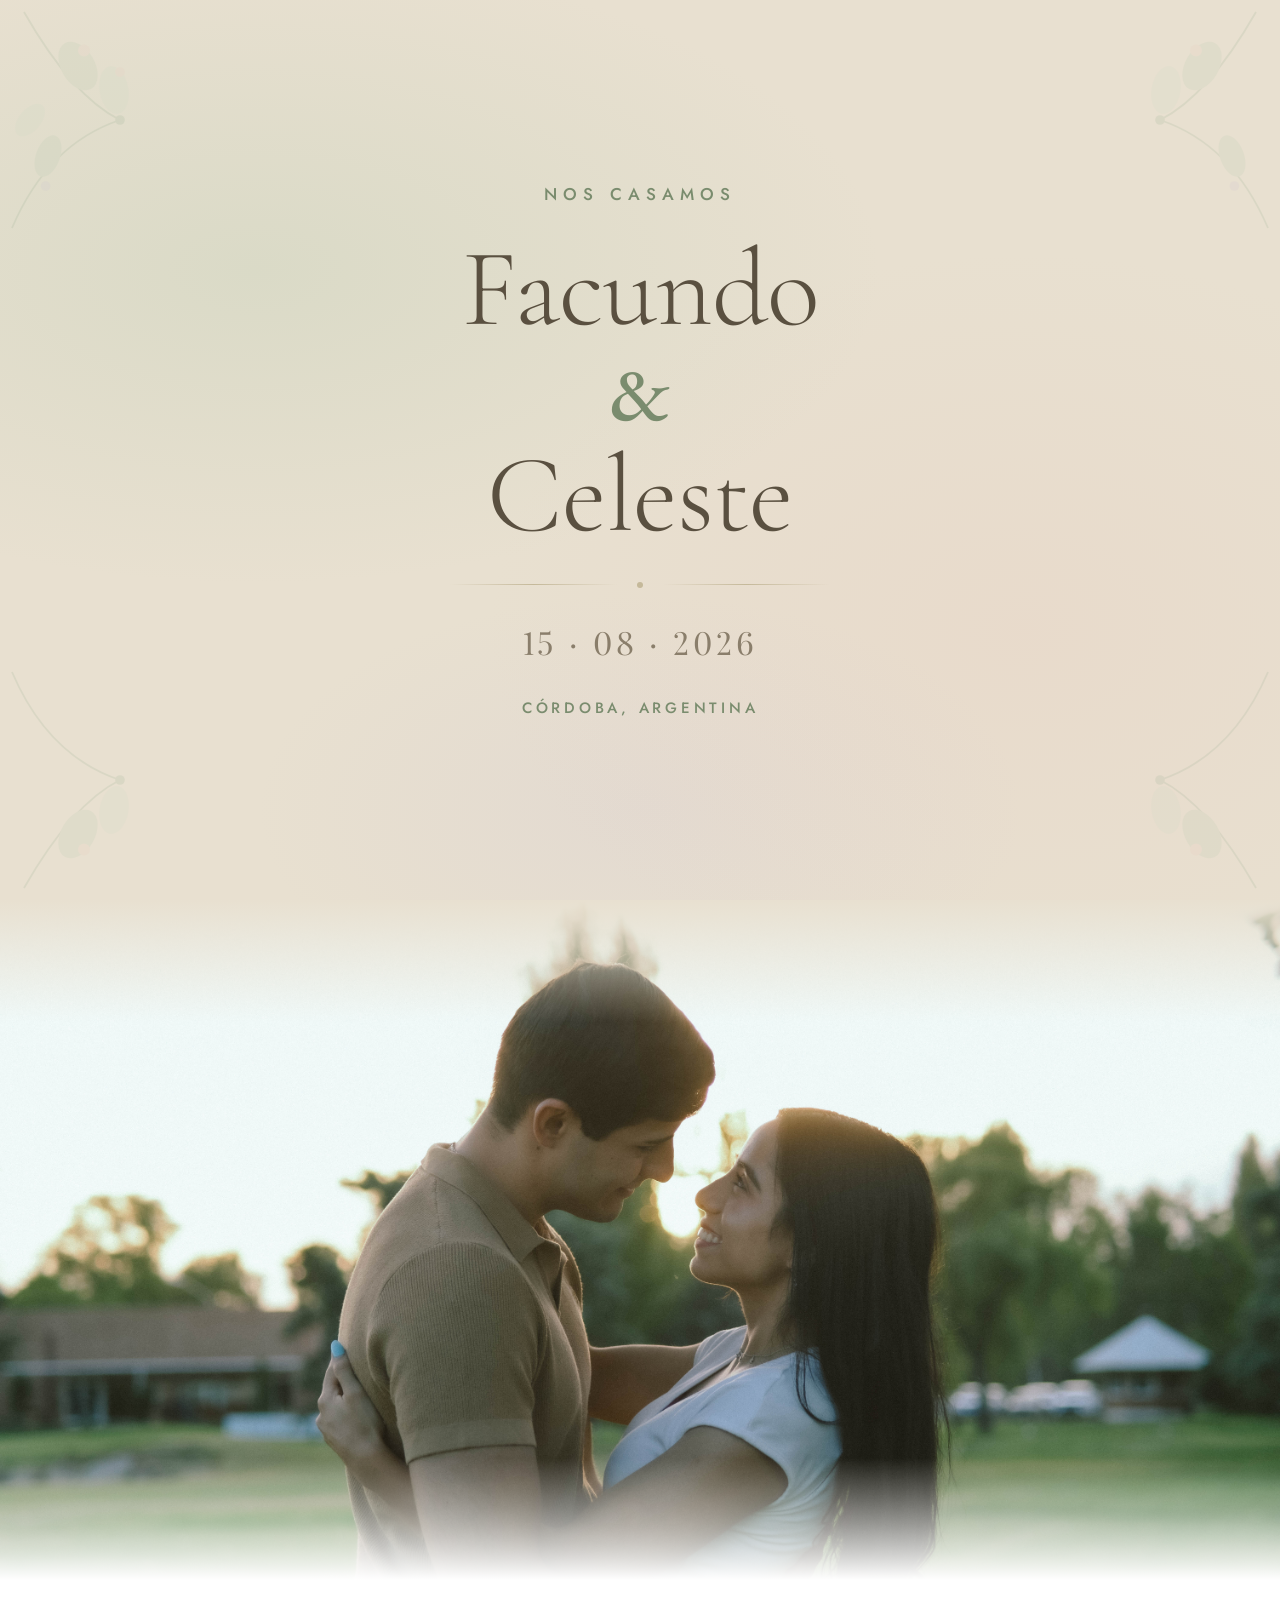
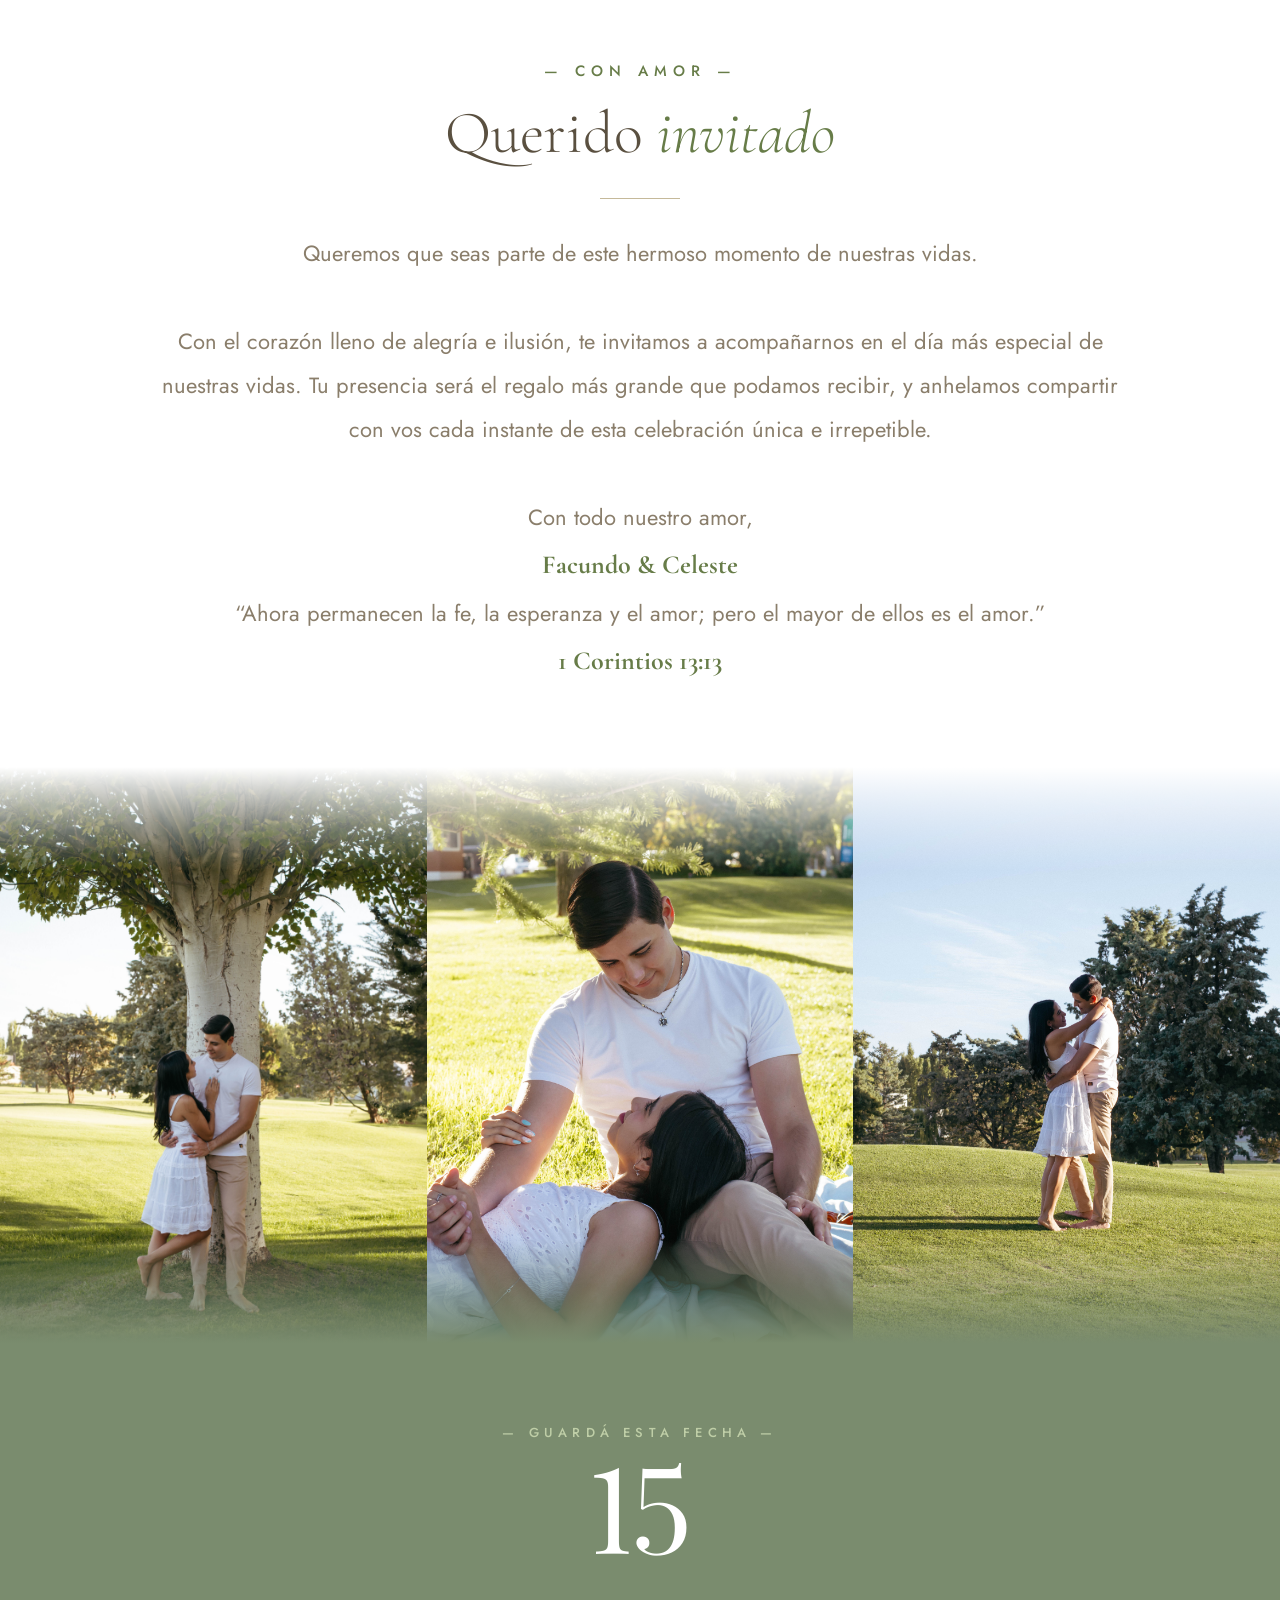
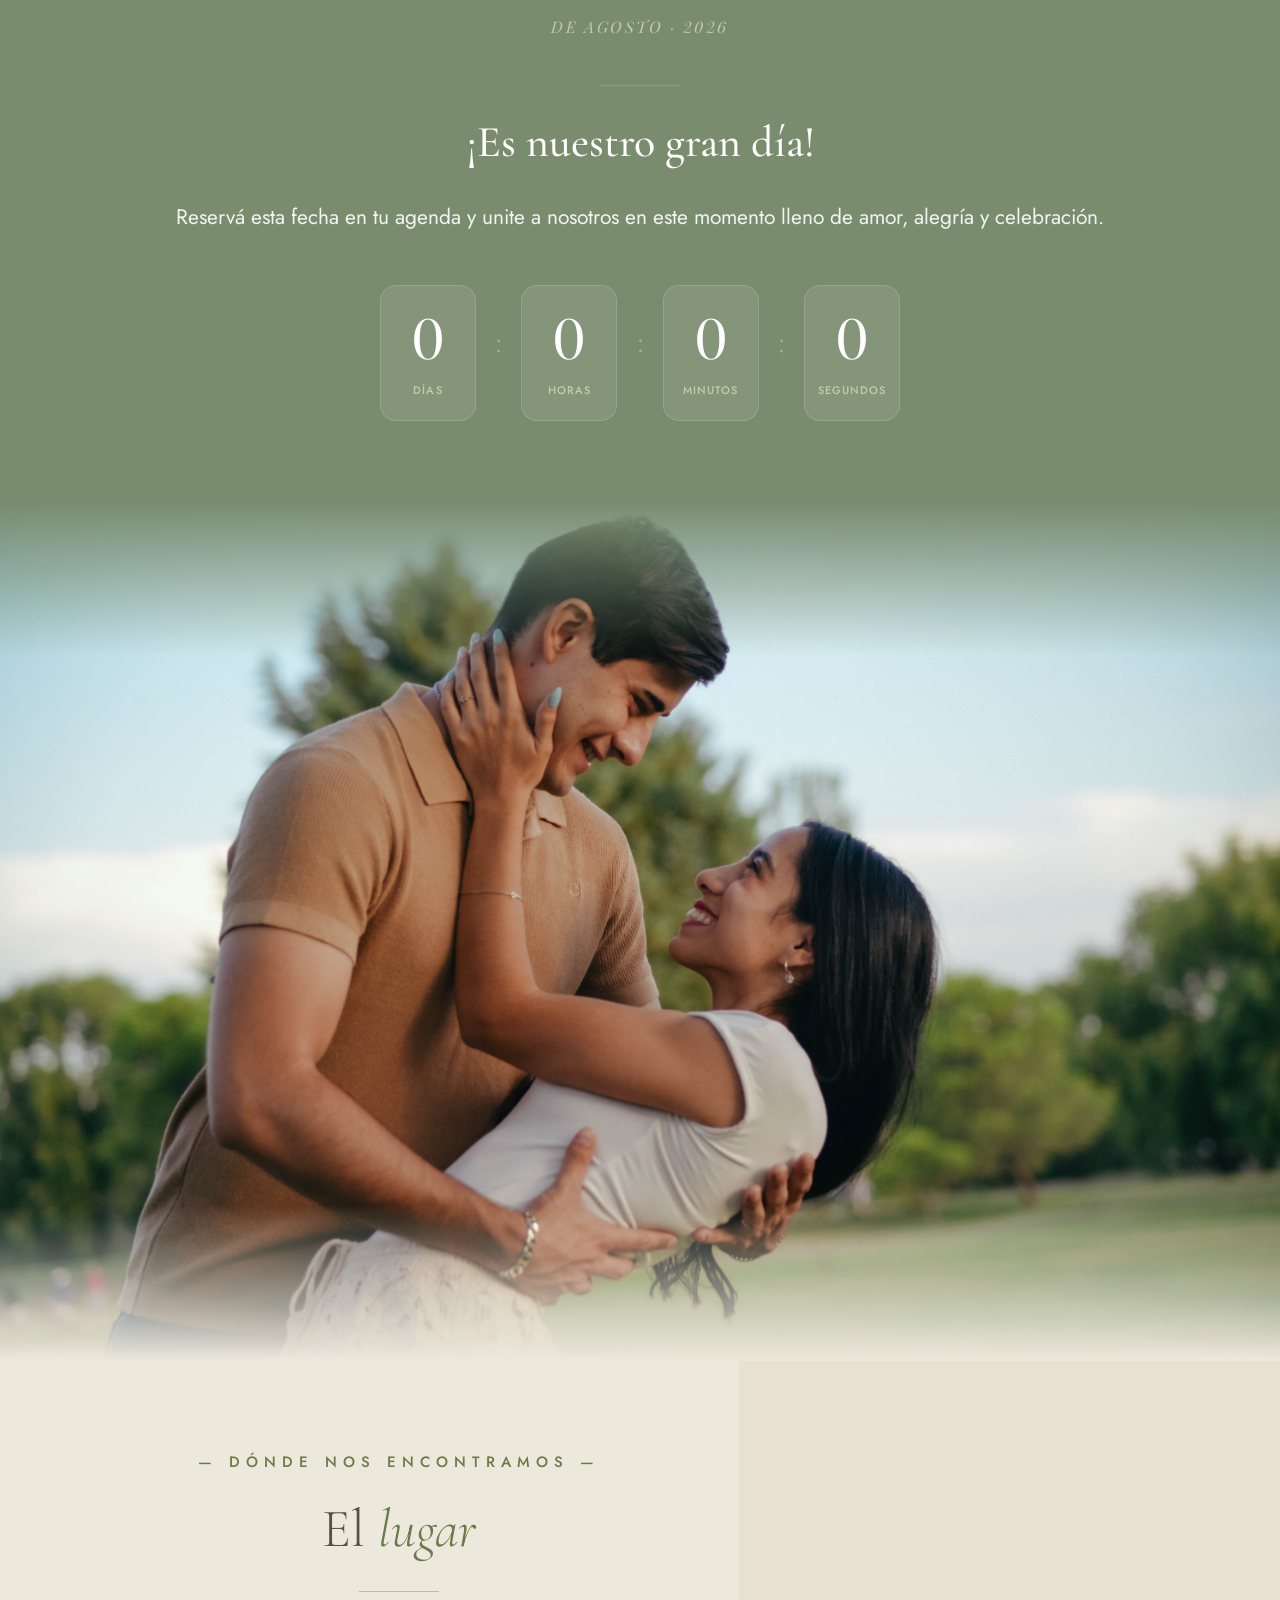
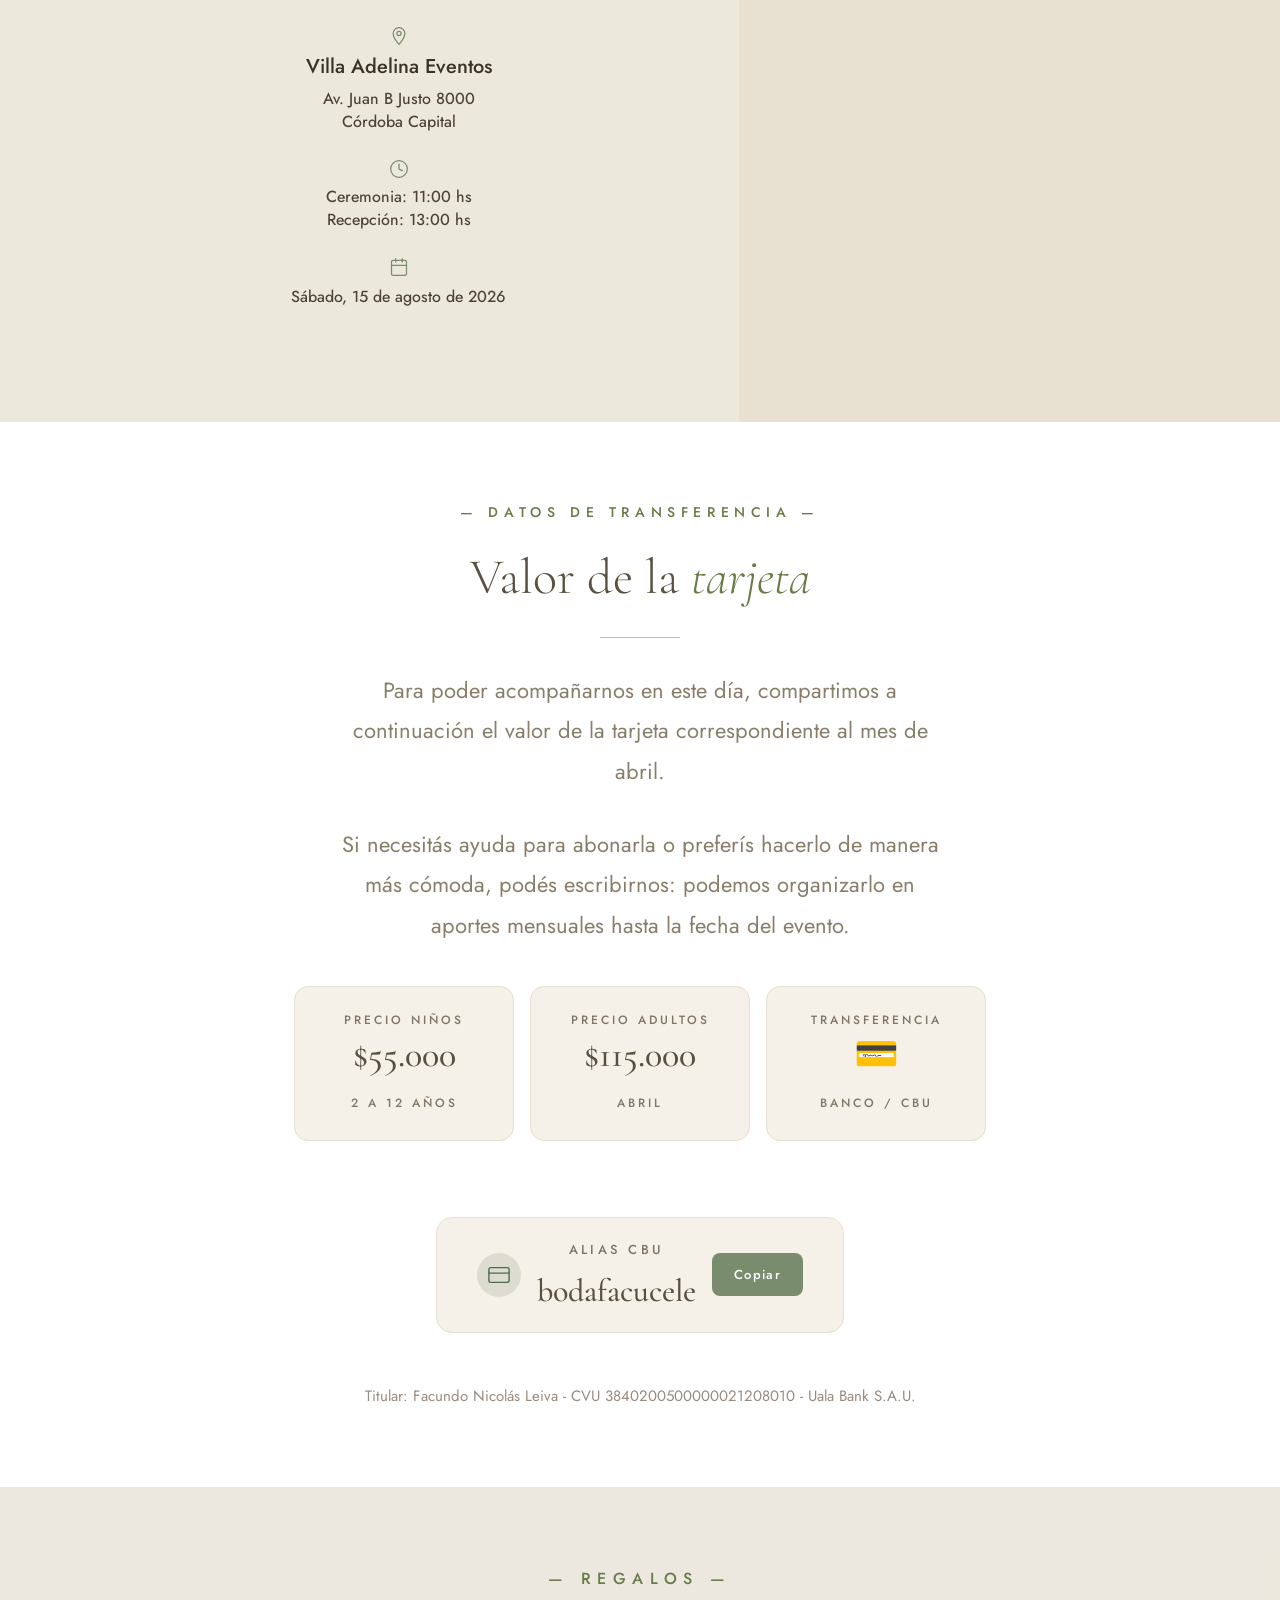
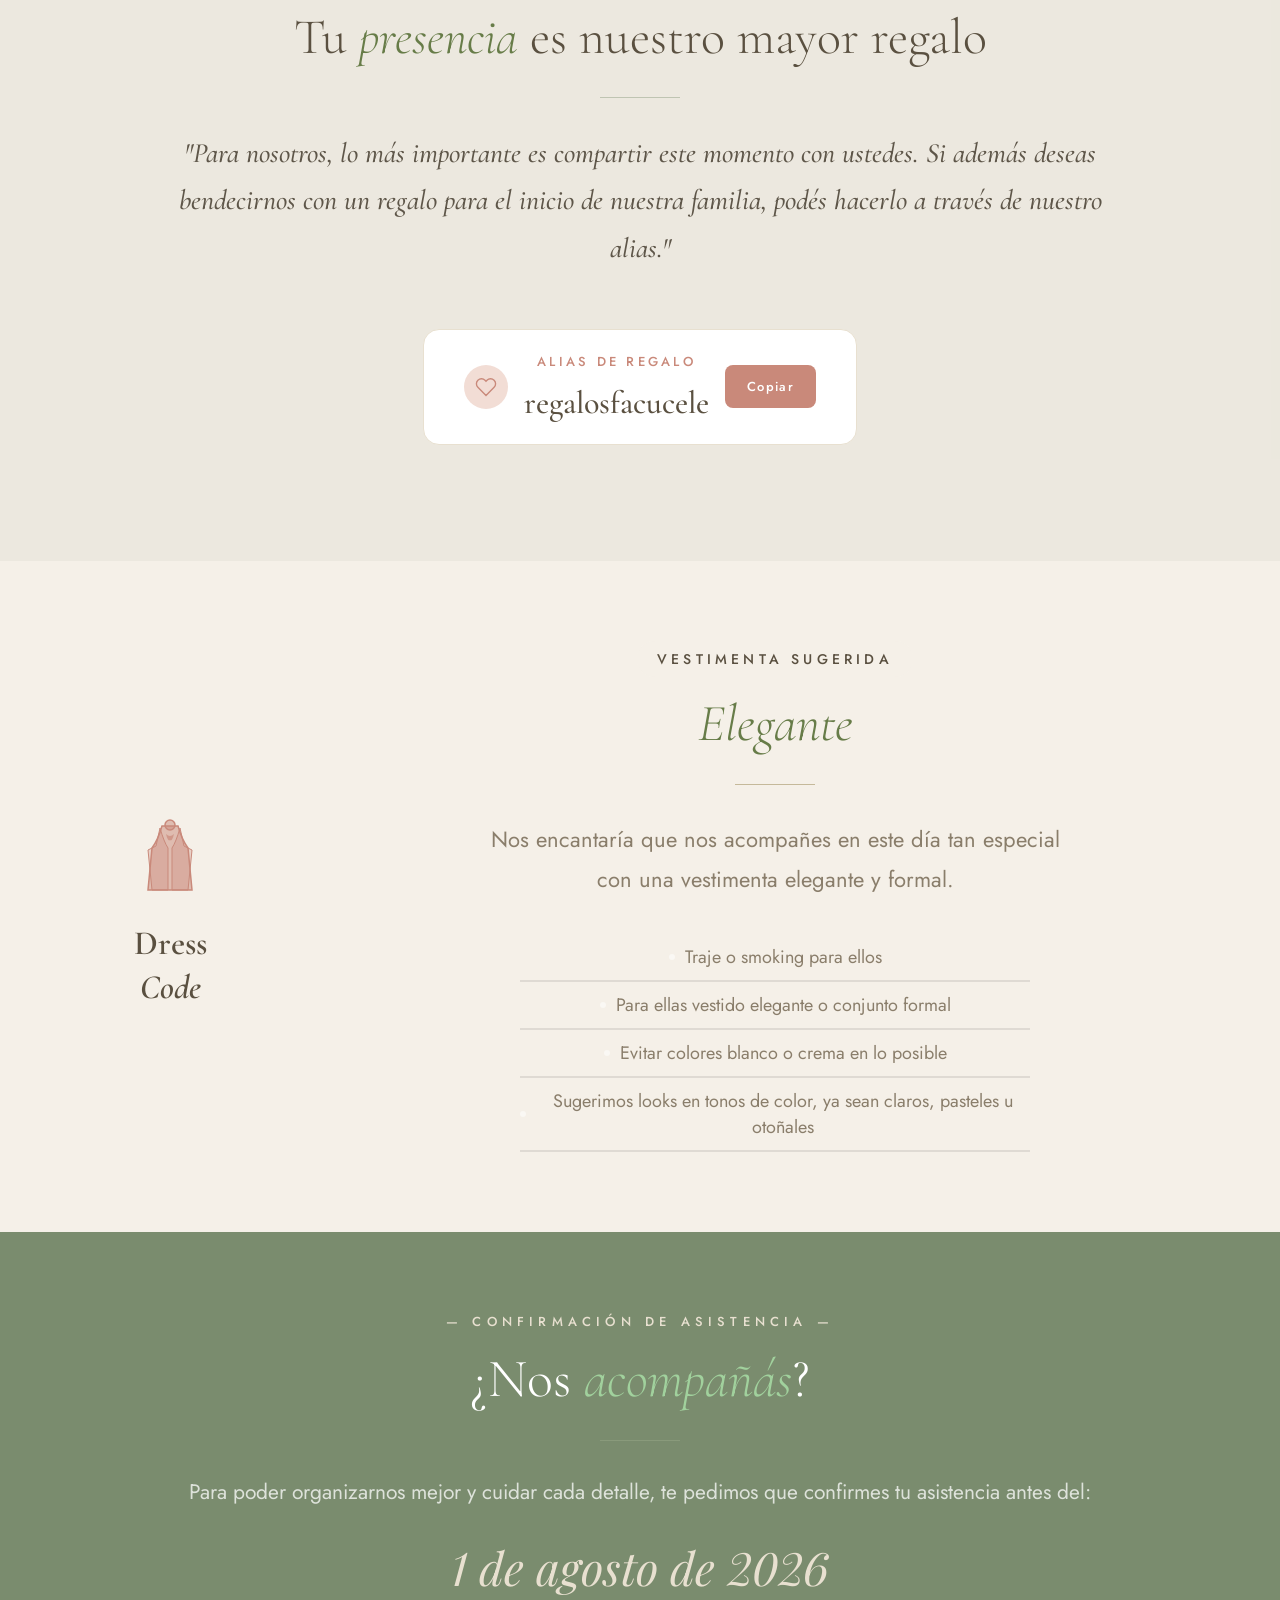
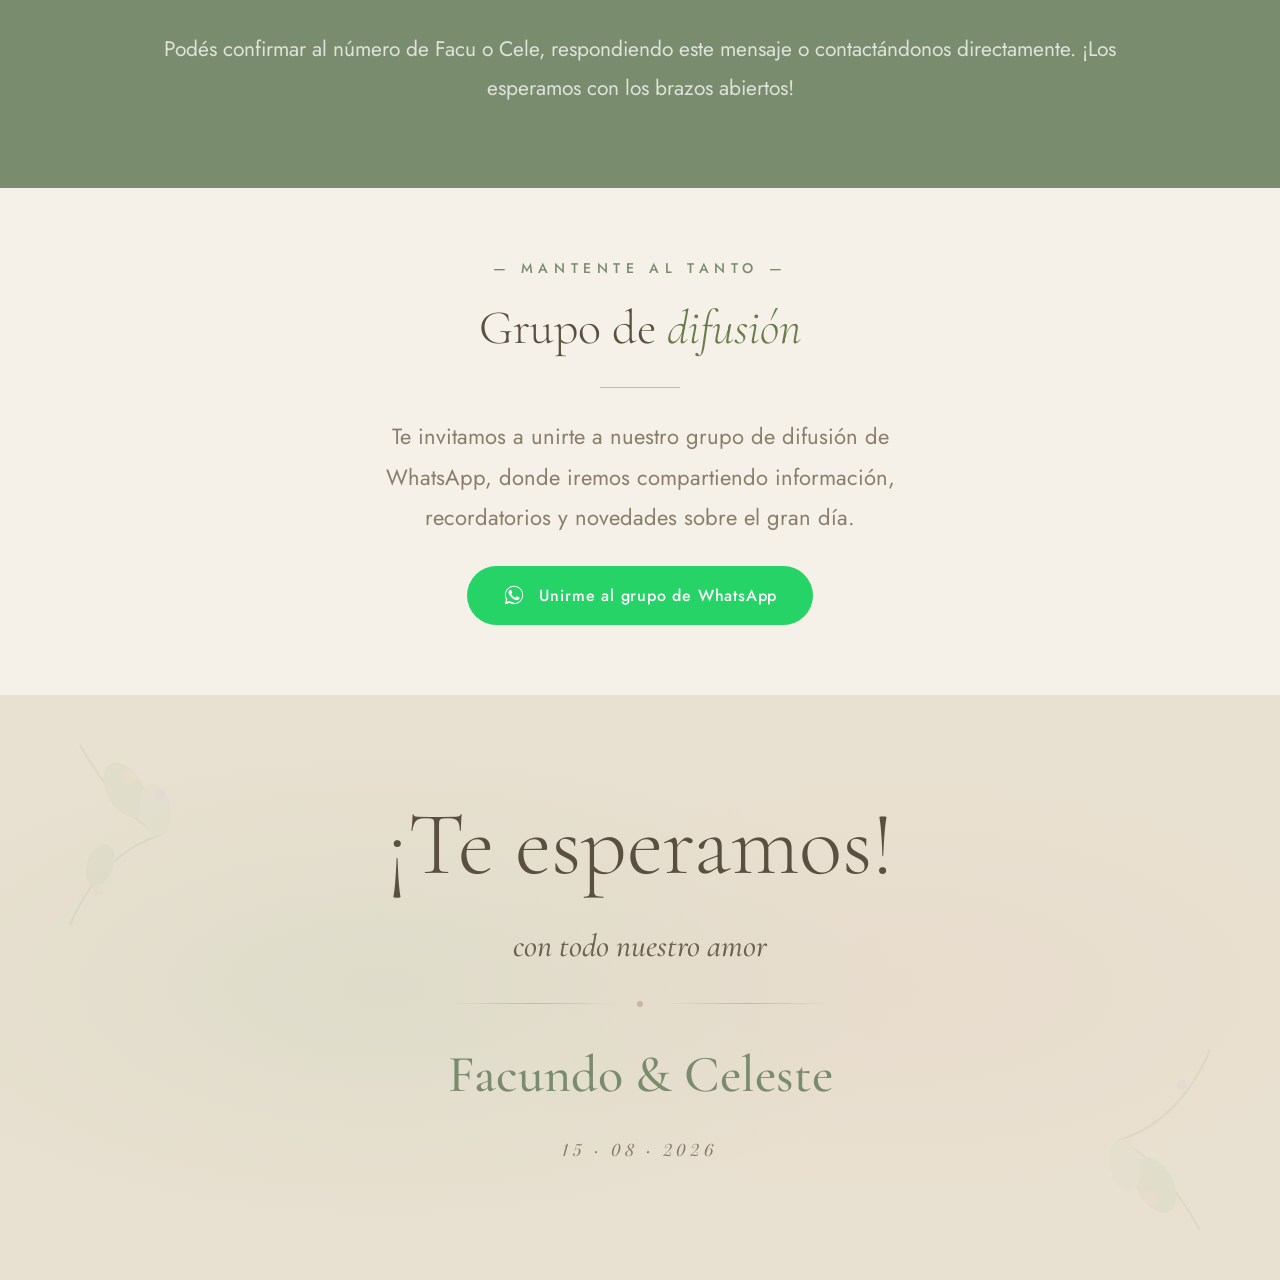
==== commit 3972e7f9: "Números distintos" ====
--- a/index.html
+++ b/index.html
@@ -4,8 +4,7 @@
 <meta charset="UTF-8">
 <meta name="viewport" content="width=device-width, initial-scale=1.0">
 <title>Facundo & Celeste — 15 de Agosto 2026</title>
-<link href="https://fonts.googleapis.com/css2?family=Cormorant+Garamond:ital,wght@0,300;0,400;0,500;0,600;1,300;1,400&family=Jost:wght@300;400;500&family=Playfair+Display:ital@1&display=swap" rel="stylesheet">
-<link href="https://fonts.googleapis.com/css2?family=Cormorant+Garamond:ital,wght@0,300;0,400;0,500;0,600;1,300;1,400&family=EB+Garamond:ital,wght@0,500;1,500&family=Jost:wght@300;400;500&family=Playfair+Display:ital@1&display=swap" rel="stylesheet">
+<link href="https://fonts.googleapis.com/css2?family=Cormorant+Garamond:ital,wght@0,300;0,400;0,500;0,600;1,300;1,400&family=EB+Garamond:ital,wght@0,500;1,500&family=Jost:wght@300;400;500&family=Playfair+Display:ital,wght@0,400;0,500;0,600;1,400;1,500&display=swap" rel="stylesheet">
 <link rel="stylesheet" href="style.css">
 </head>
 <body>
--- a/style.css
+++ b/style.css
@@ -1,4 +1,16 @@
 * { margin: 0; padding: 0; box-sizing: border-box; }
+
+/* ── FONT FEATURE: números elegantes con Playfair Display ── */
+.date-big,
+.countdown-num,
+.cover-date,
+.closing-date-tag,
+.confirm-deadline,
+.date-month-year {
+  font-family: 'Playfair Display', serif;
+  font-variant-numeric: lining-nums;
+  font-feature-settings: "lnum" 1, "tnum" 0;
+}
 
 :root {
   --cream: #f5f0e8;
@@ -117,10 +129,9 @@
 }
 
 .cover-date {
-  font-family: 'Cormorant Garamond', serif;
-  font-size: clamp(30px, 10vw, 34px);
-  font-weight: 600;
-  letter-spacing: 0.1em;
+  font-size: clamp(28px, 9vw, 32px);
+  font-weight: 400;
+  letter-spacing: 0.12em;
   color: var(--text-mid);
 }
 
@@ -306,8 +317,7 @@
 .section-date .thin-rule { background: var(--sage-light); opacity: 0.5; margin: 32px auto; }
 
 .date-big {
-  font-family: 'Cormorant Garamond', serif;
-  font-weight: 300;
+  font-weight: 400;
   font-size: clamp(72px, 18vw, 120px);
   line-height: 1;
   color: white;
@@ -315,10 +325,10 @@
   letter-spacing: -0.02em;
 }
 .date-month-year {
-  font-family: 'Jost', sans-serif;
   font-size: clamp(13px, 2vw, 16px);
-  font-weight: 500;
-  letter-spacing: 0.35em;
+  font-weight: 400;
+  font-style: italic;
+  letter-spacing: 0.15em;
   text-transform: uppercase;
   color: #bfcea7;
   margin-top: 52px;
@@ -351,12 +361,11 @@
   padding: clamp(8px, 2vw, 22px) clamp(4px, 1.5vw, 18px);
 }
 .countdown-num {
-  font-family: 'Cormorant Garamond', serif;
-  font-weight: 300;
+  font-weight: 400;
   font-size: clamp(20px, 5vw, 56px);
   line-height: 1;
   color: white;
-  letter-spacing: -0.02em;
+  letter-spacing: 0;
 }
 .countdown-label {
   font-family: 'Jost', sans-serif;
@@ -551,7 +560,6 @@
   font-style: italic;
   font-size: clamp(22px, 6vw, 28px);
   font-weight: 500;
-  max-width: 700px;
   text-align: center;
   line-height: 1.7;
   color: #5e5649;
@@ -639,13 +647,12 @@
 .section-confirm .thin-rule { background: var(--sage-light); opacity: 0.4; margin: 32px auto; }
 
 .confirm-deadline {
-  font-family: 'Cormorant Garamond', serif;
-  font-size: clamp(32px, 7vw, 48px);
-  font-weight: 500;
+  font-size: clamp(30px, 7vw, 46px);
+  font-weight: 400;
+  font-style: italic;
   color: var(--cream-dark);
   margin-top: 24px;
   margin-bottom: 32px;
-  font-style: italic;
 }
 
 /* ── WHATSAPP ── */
@@ -716,11 +723,10 @@
   margin-top: 36px;
 }
 .closing-date-tag {
-  font-family: 'Jost', sans-serif;
-  font-size: 18px;
-  font-weight: 500;
-  letter-spacing: 0.4em;
-  text-transform: uppercase;
+  font-size: 17px;
+  font-weight: 400;
+  font-style: italic;
+  letter-spacing: 0.25em;
   color: #857964;
   margin-top: 32px;
 }
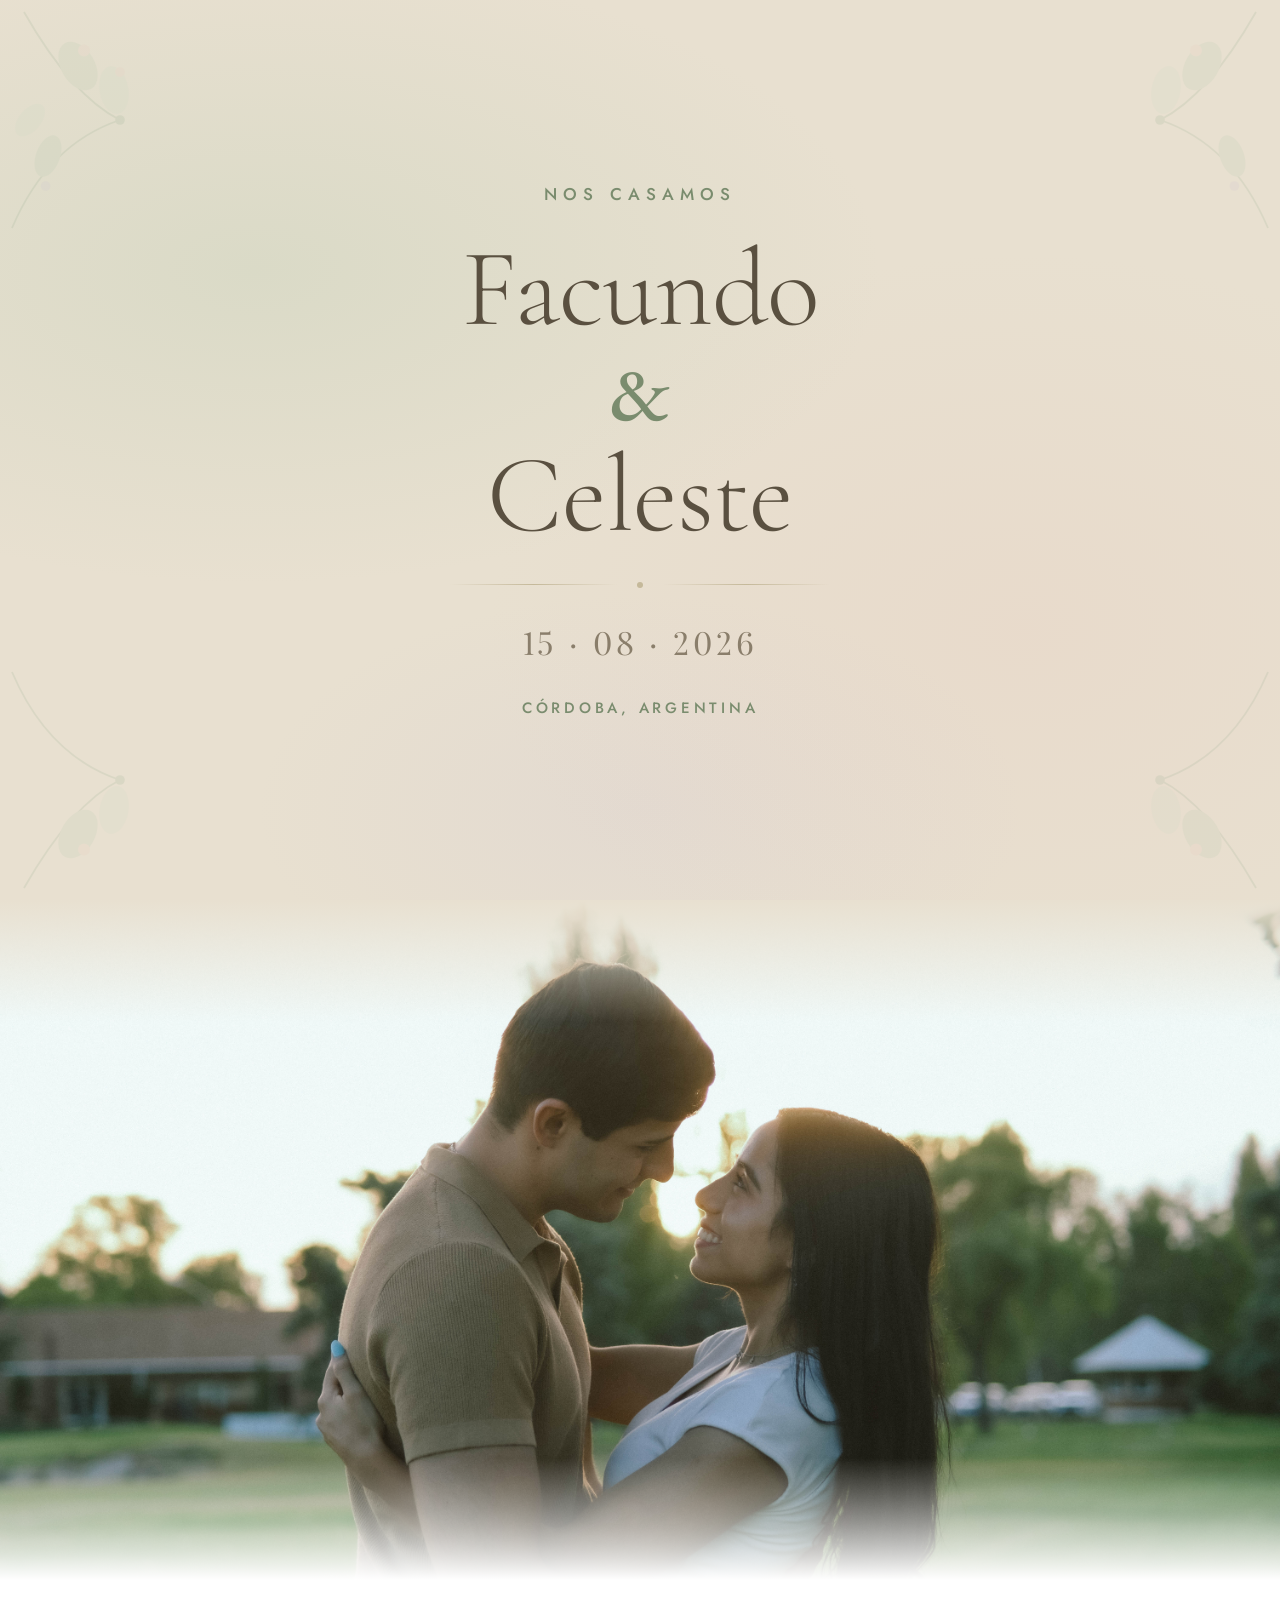
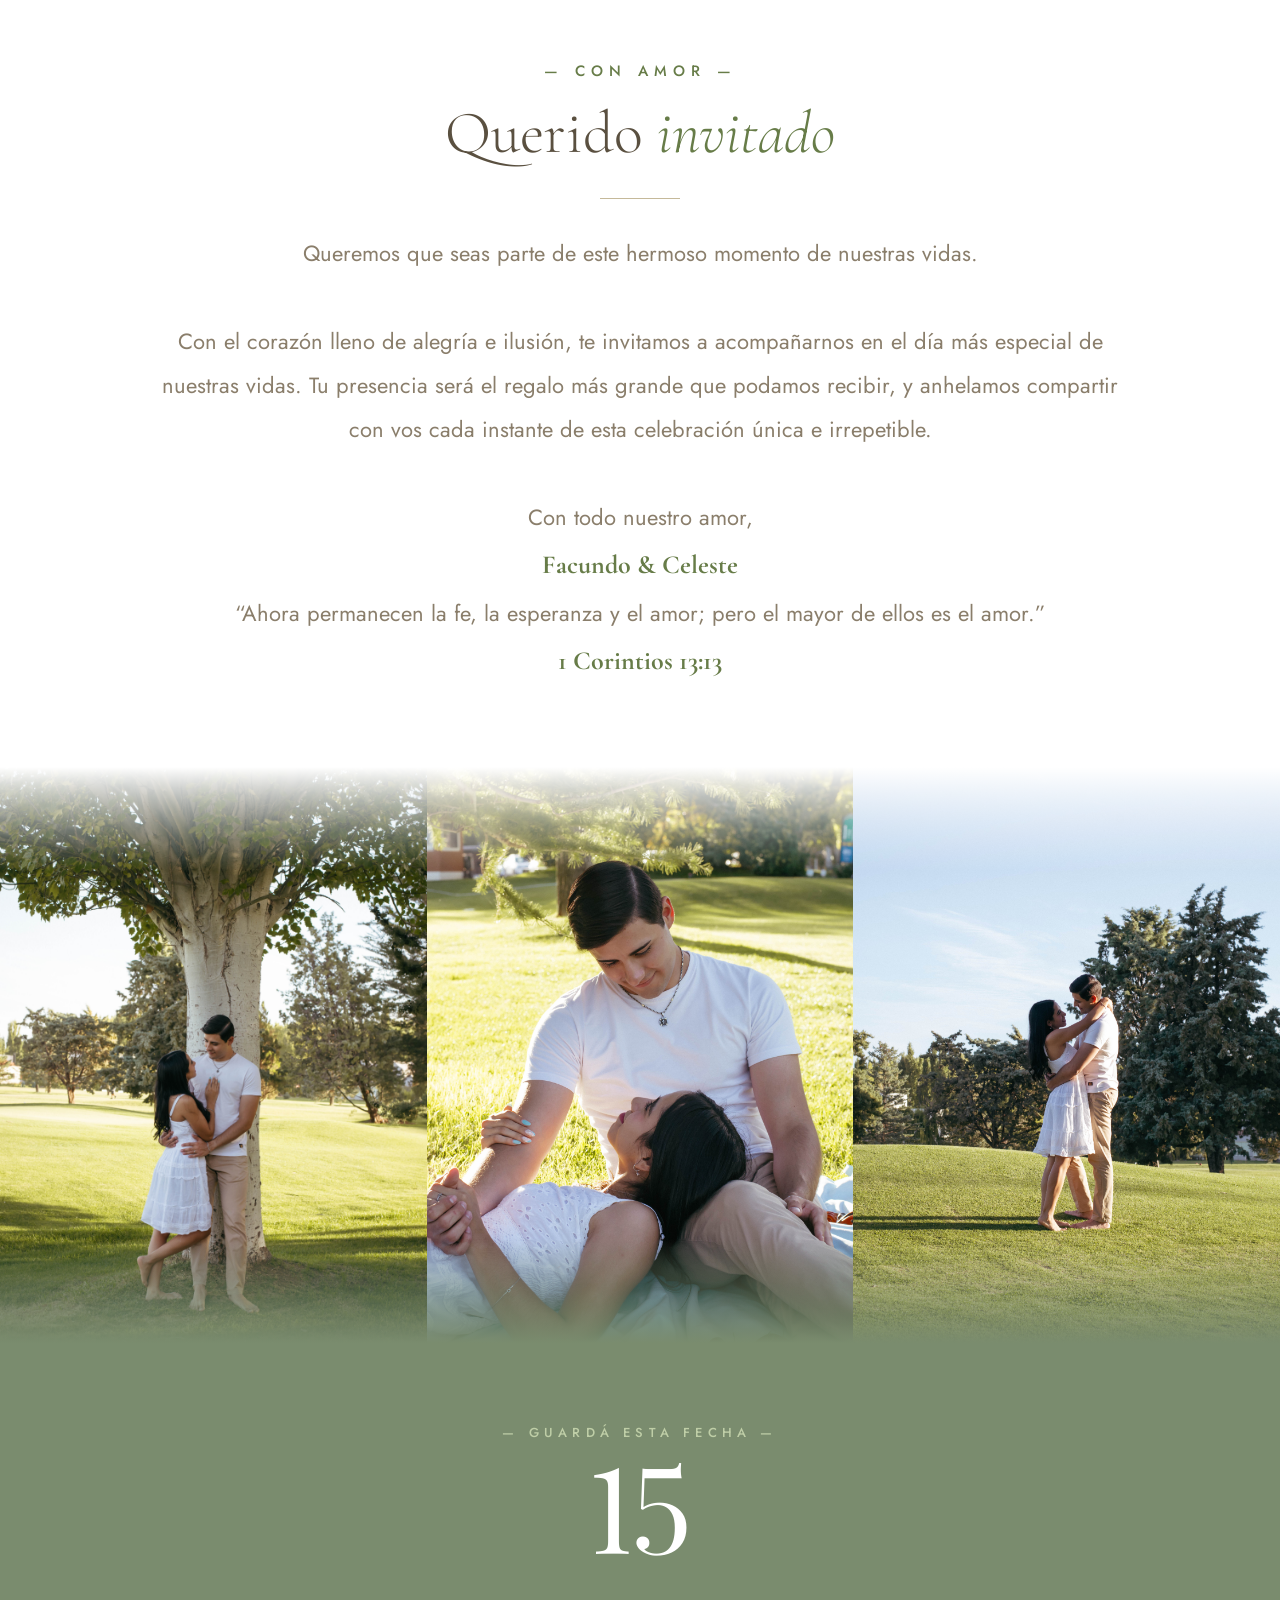
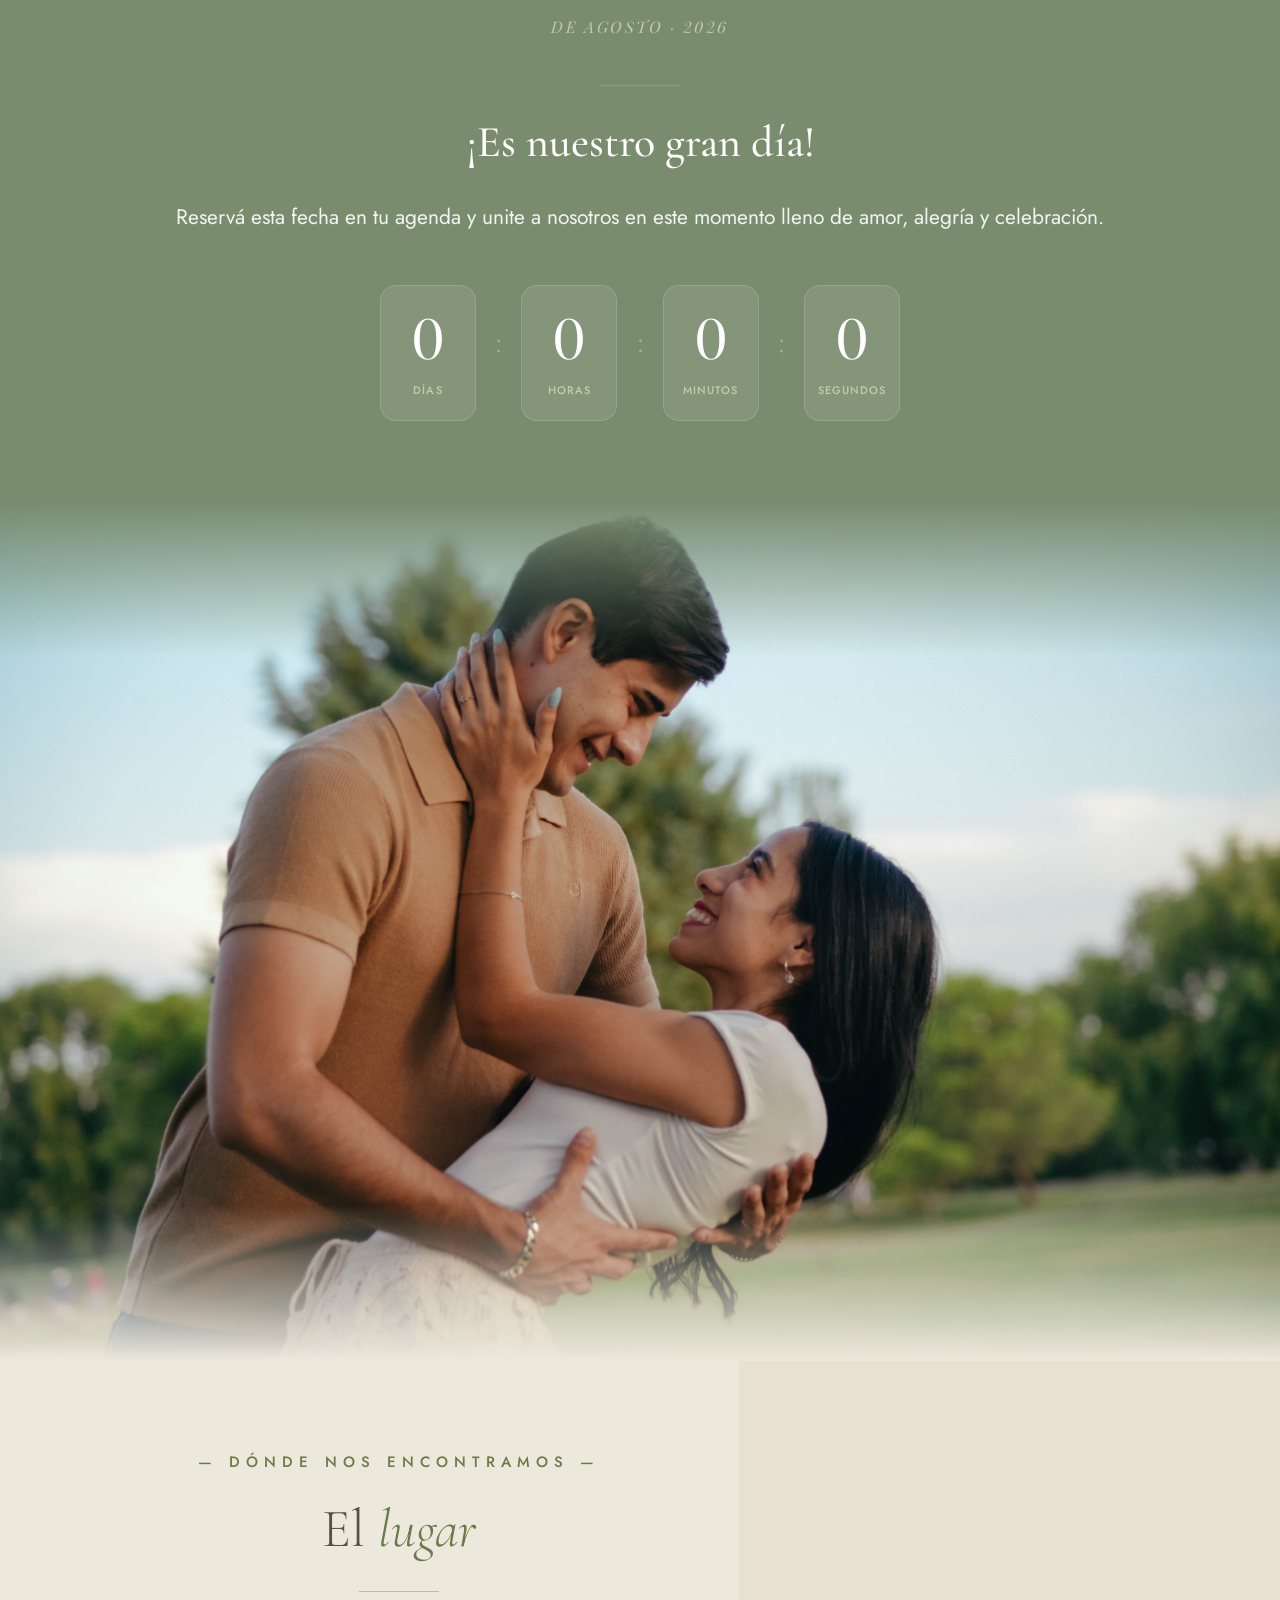
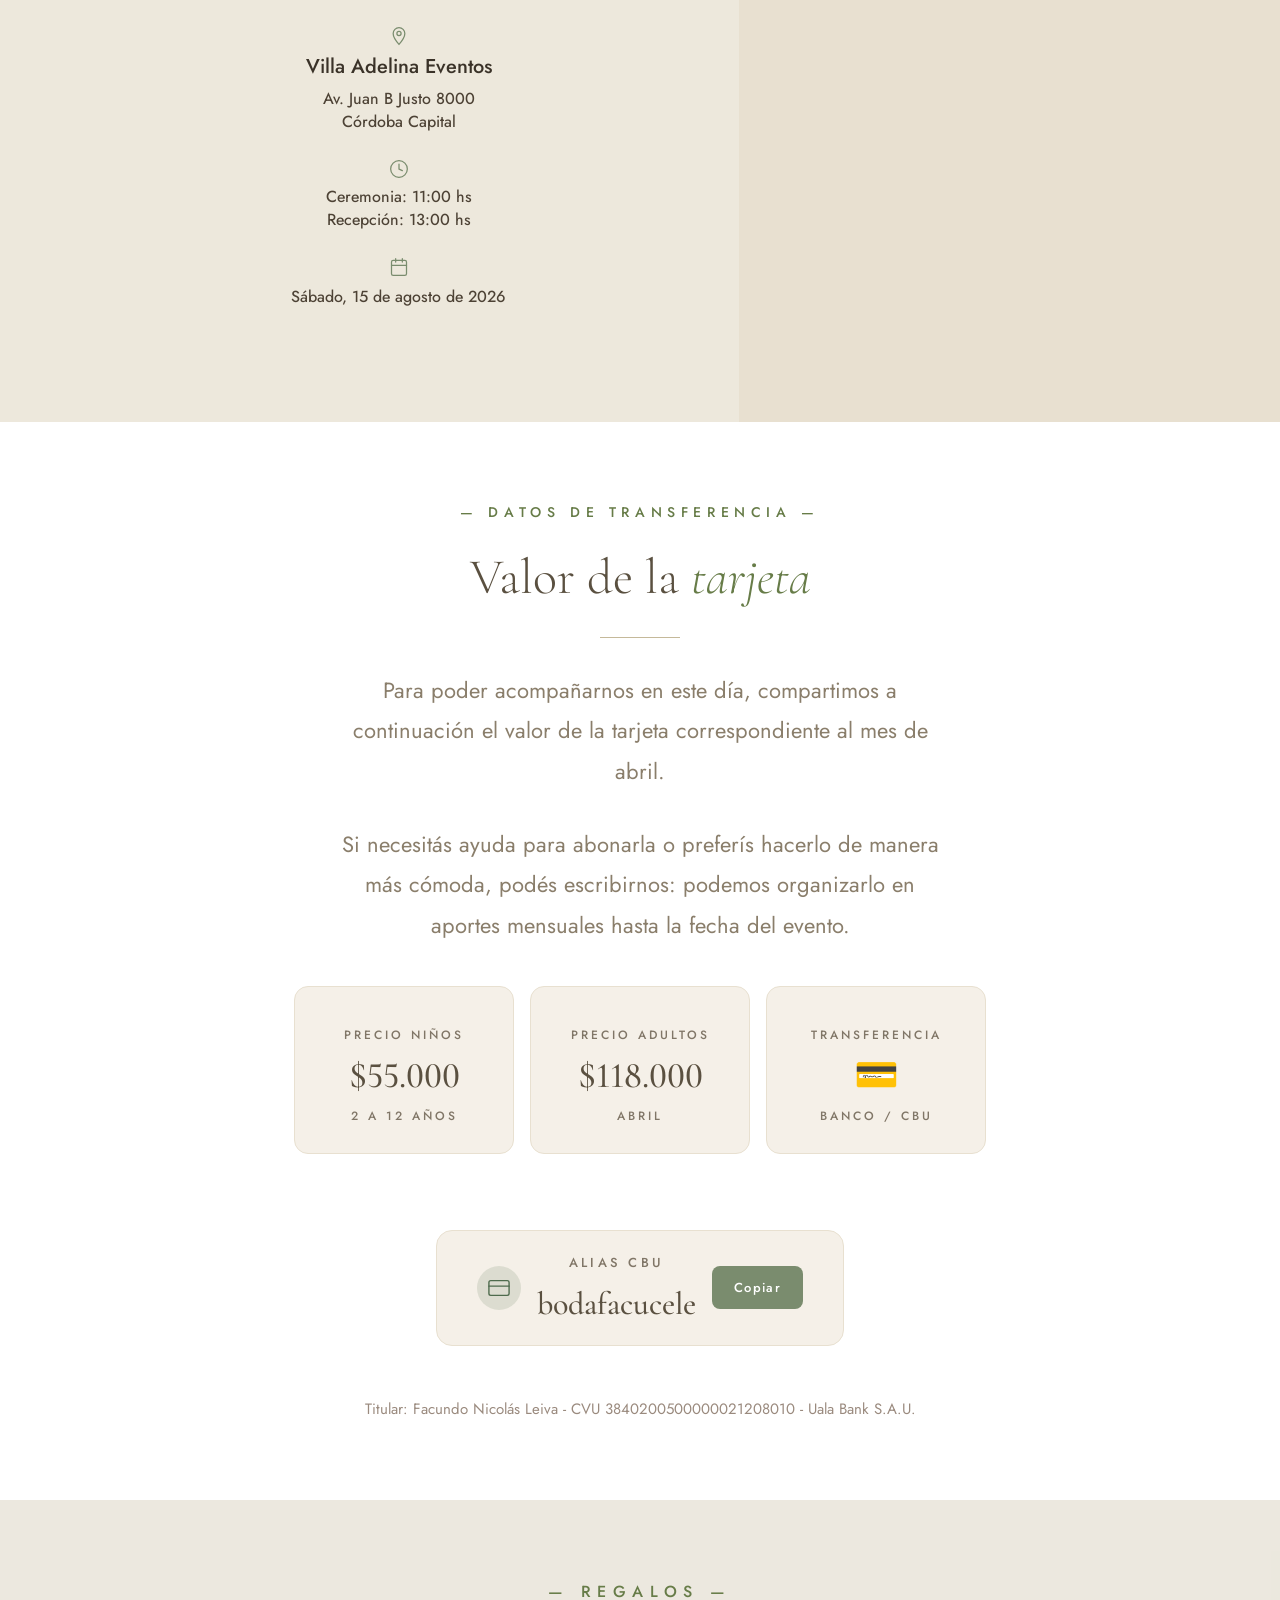
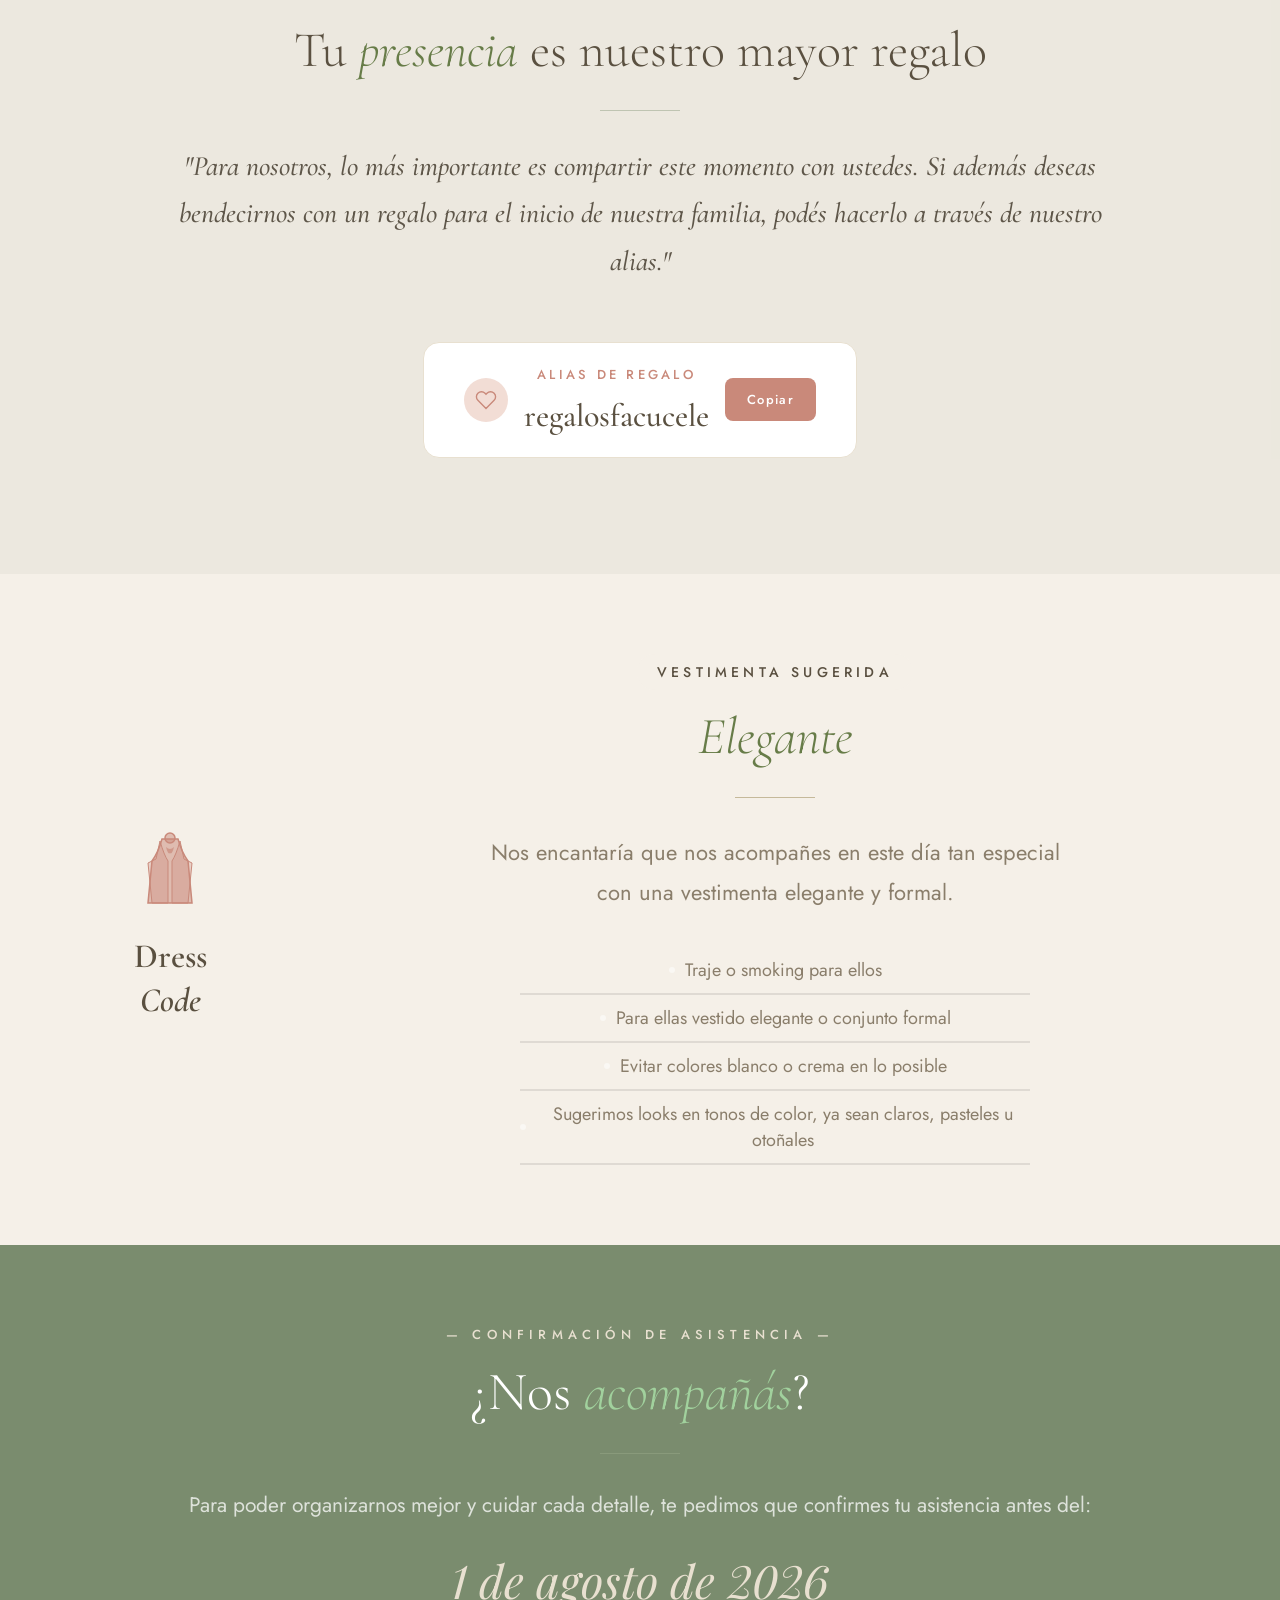
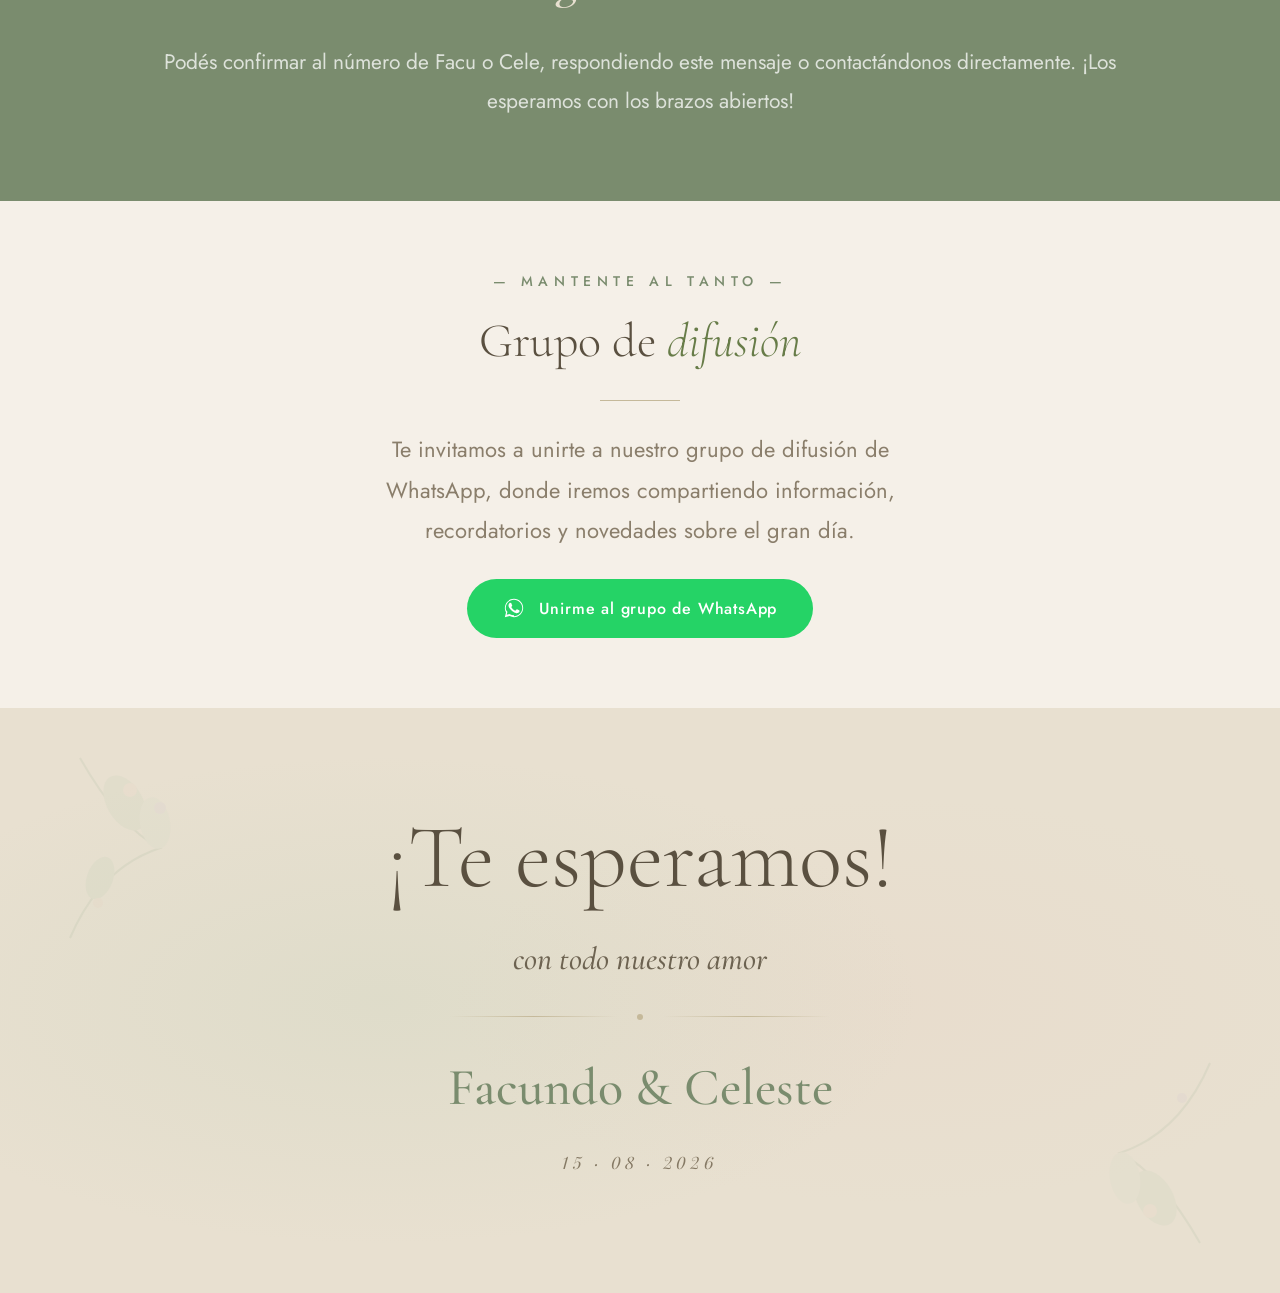
==== commit 6bd75968: "Actualización de precio adultos" ====
--- a/index.html
+++ b/index.html
@@ -221,7 +221,7 @@
     </div>
     <div class="card-item">
       <div class="card-item-label">Precio Adultos</div>
-      <div class="card-item-value">$115.000</div>
+      <div class="card-item-value">$118.000</div>
       <div class="card-item-sub">Abril</div>
     </div>
     <div class="card-item">
--- a/style.css
+++ b/style.css
@@ -6,7 +6,9 @@
 .cover-date,
 .closing-date-tag,
 .confirm-deadline,
-.date-month-year {
+.date-month-year,
+.card-item-value,
+.alias-value {
   font-family: 'Playfair Display', serif;
   font-variant-numeric: lining-nums;
   font-feature-settings: "lnum" 1, "tnum" 0;
@@ -528,12 +530,14 @@
   letter-spacing: 0.25em;
   text-transform: uppercase;
   color: #807667;
+  margin-top: 15px;
   margin-bottom: 4px;
 }
 .card-item-value {
   font-family: 'Cormorant Garamond', serif;
   font-size: clamp(26px, 5vw, 36px);
   font-weight: 500;
+  margin-top: 10px;
   color: var(--text-dark);
 }
 .card-item-sub {
@@ -542,7 +546,7 @@
   letter-spacing: 0.25em;
   text-transform: uppercase;
   color: #807667;
-  margin-top: 18px;
+  margin-top: 10px;
   margin-bottom: 4px;
 }
 
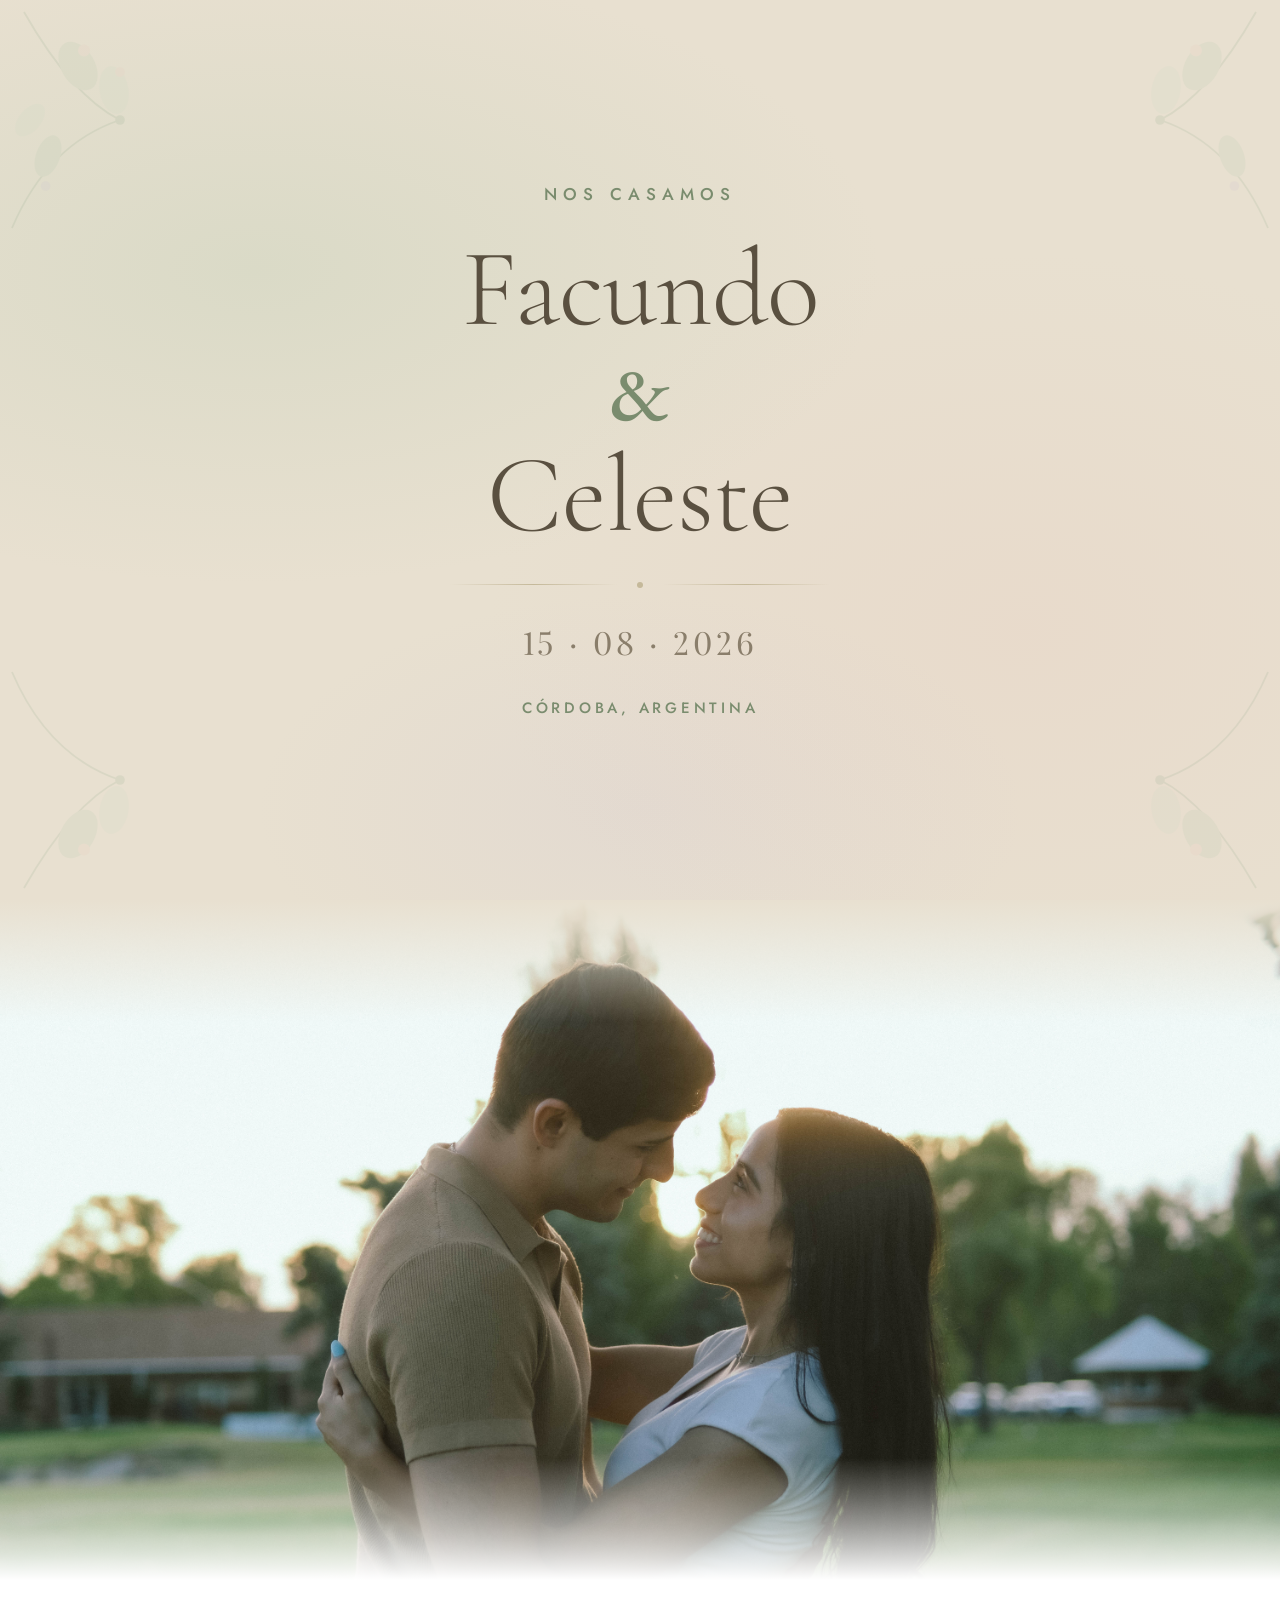
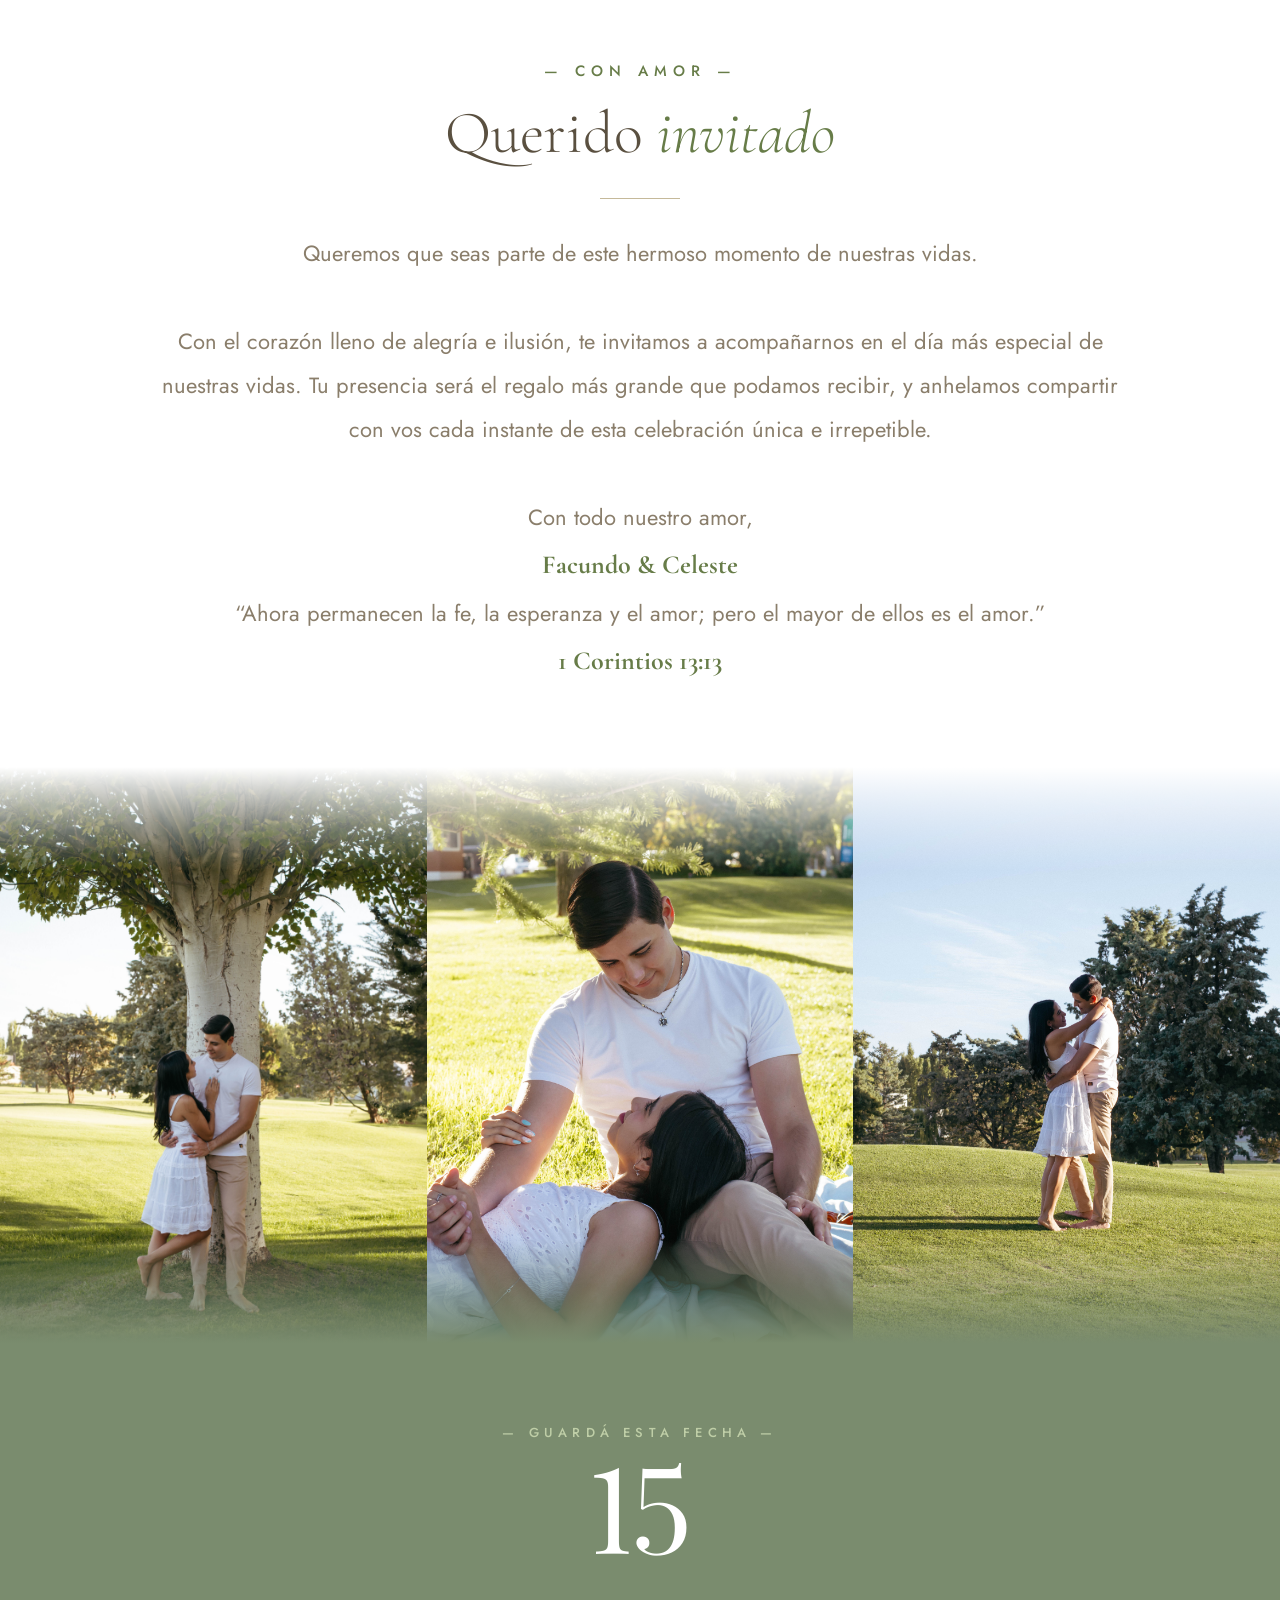
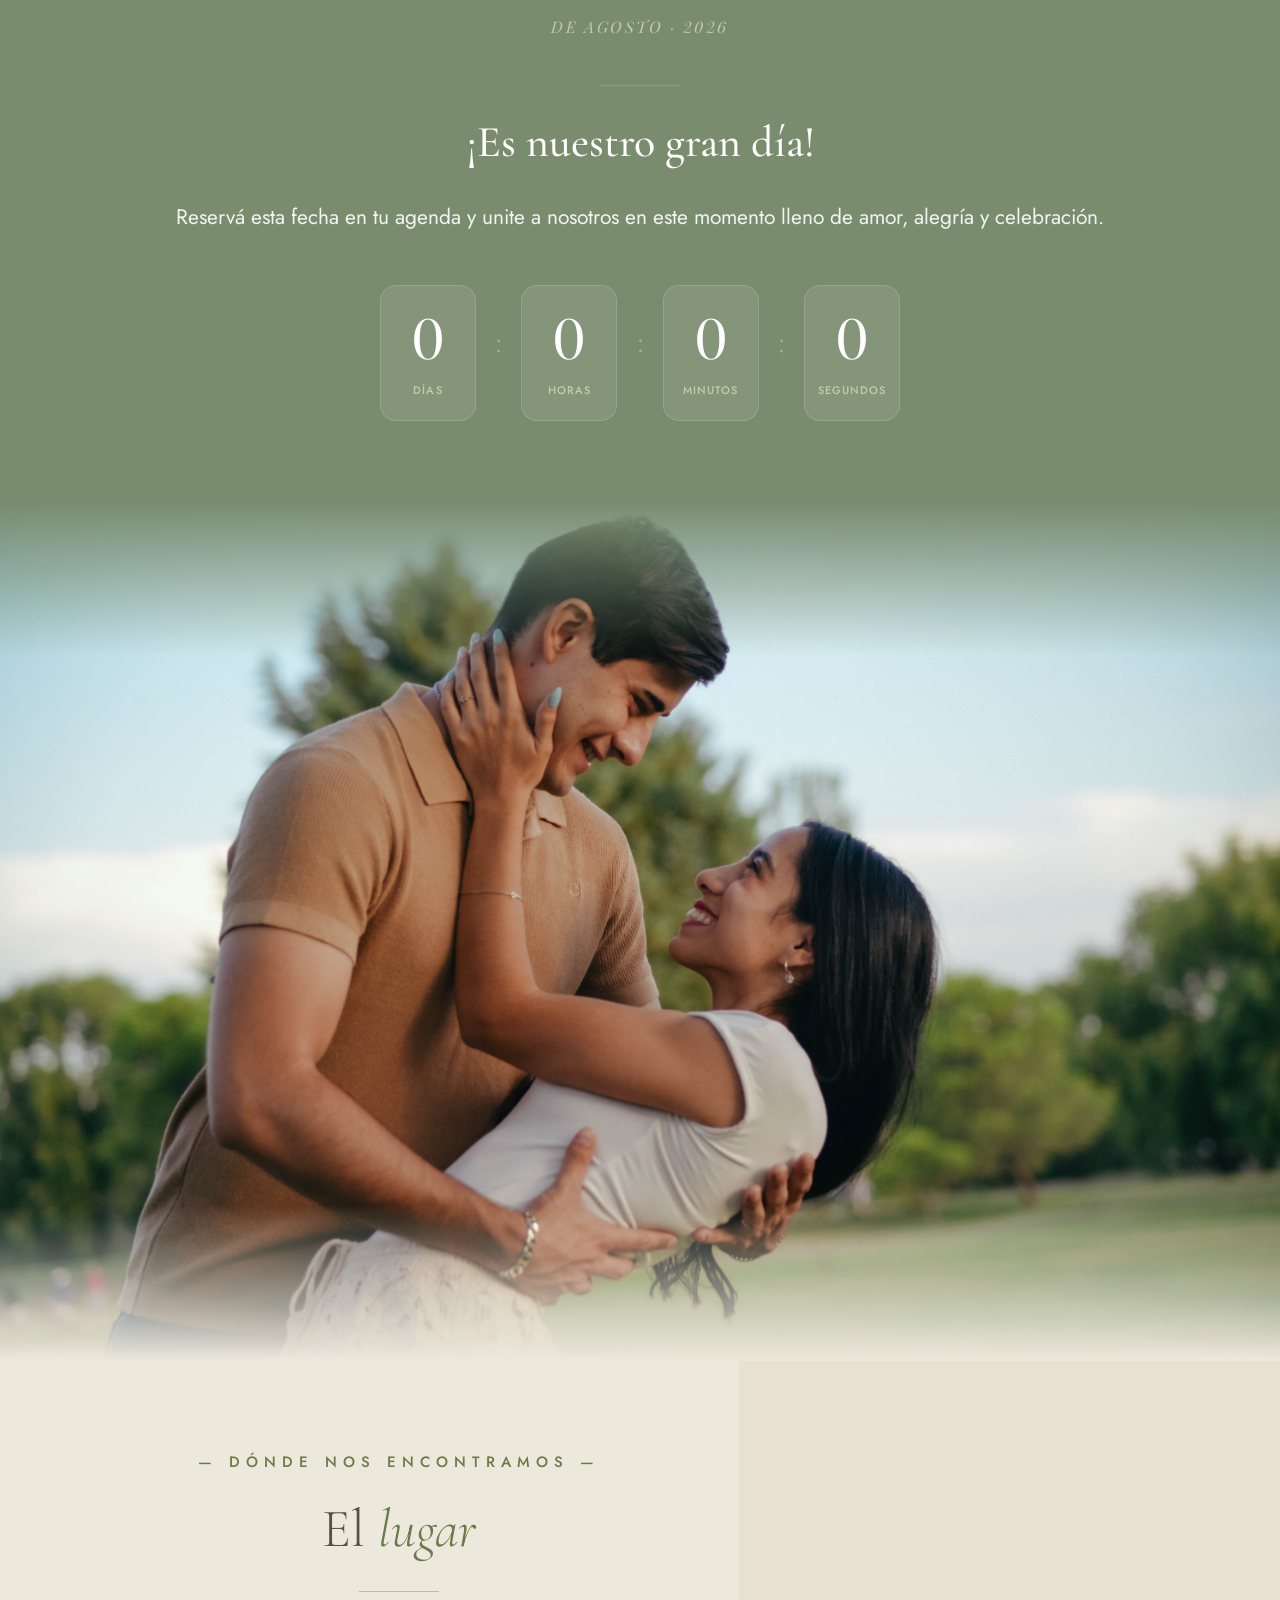
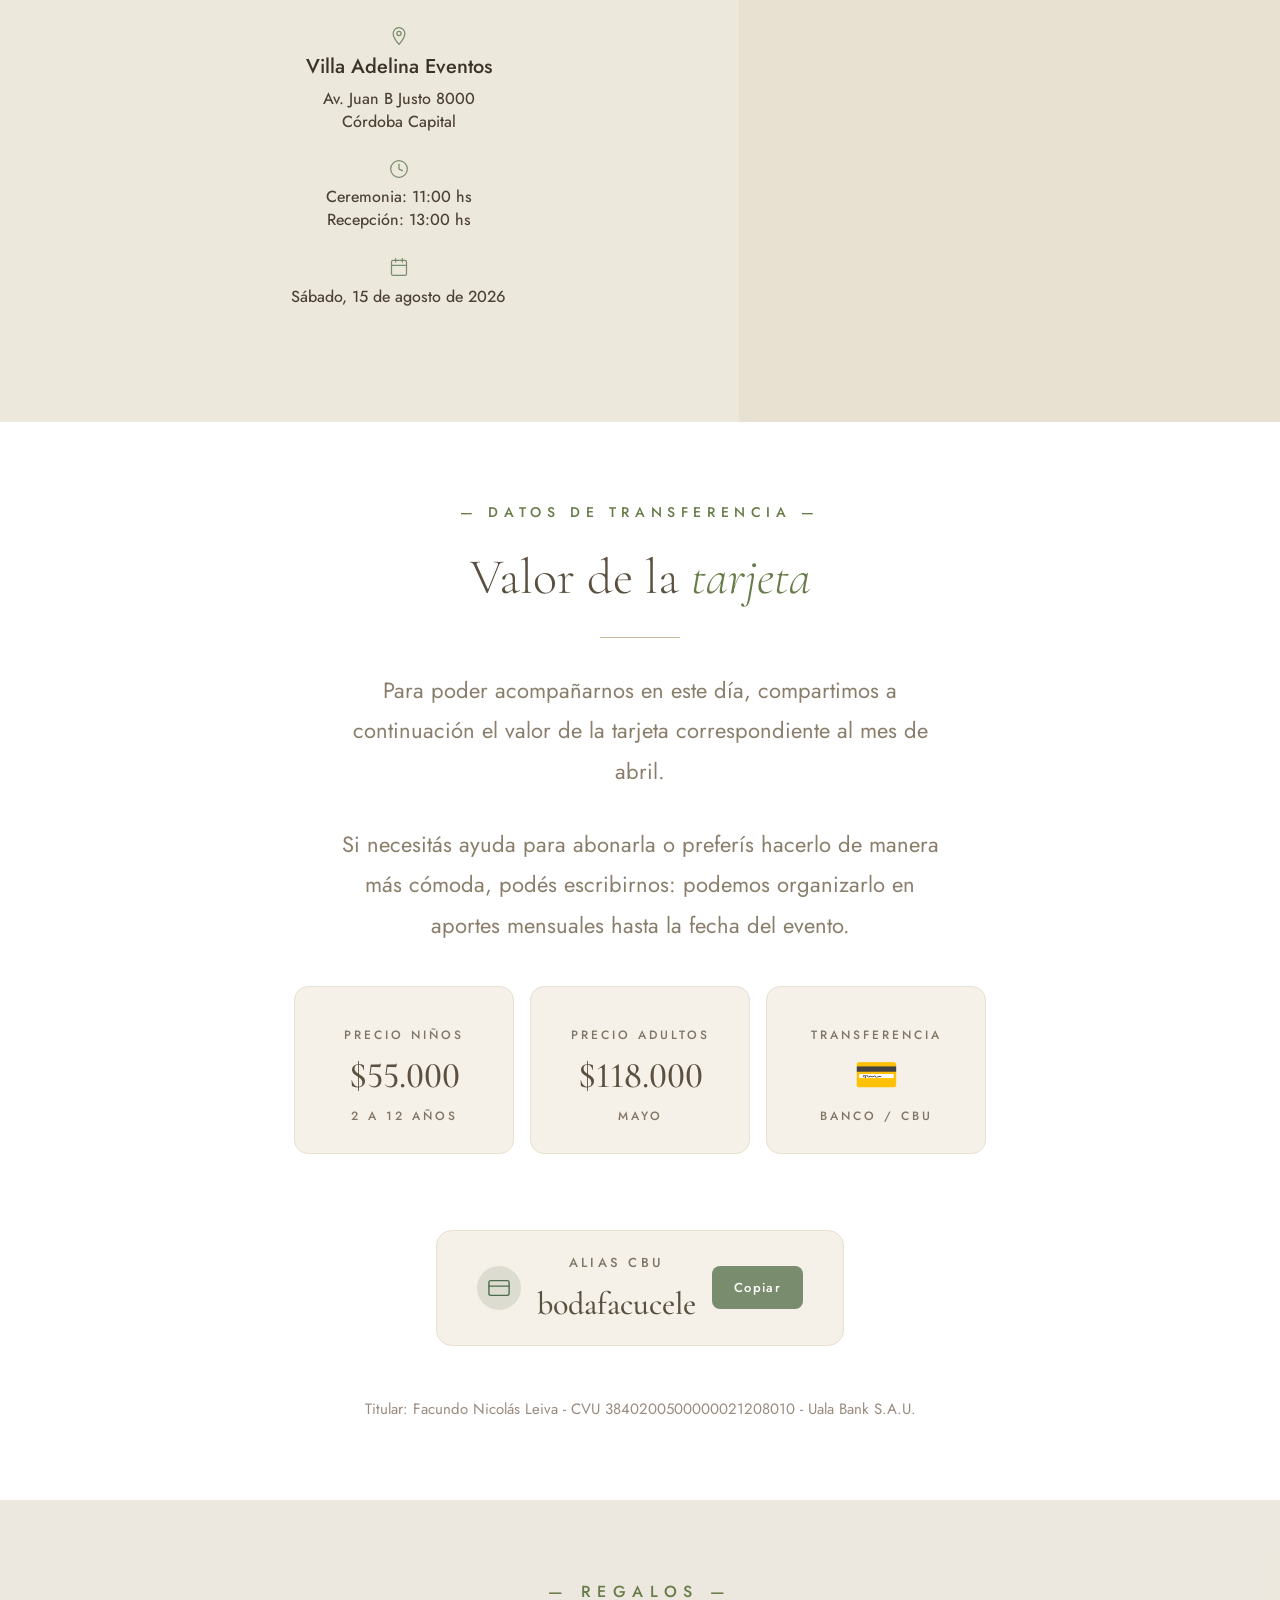
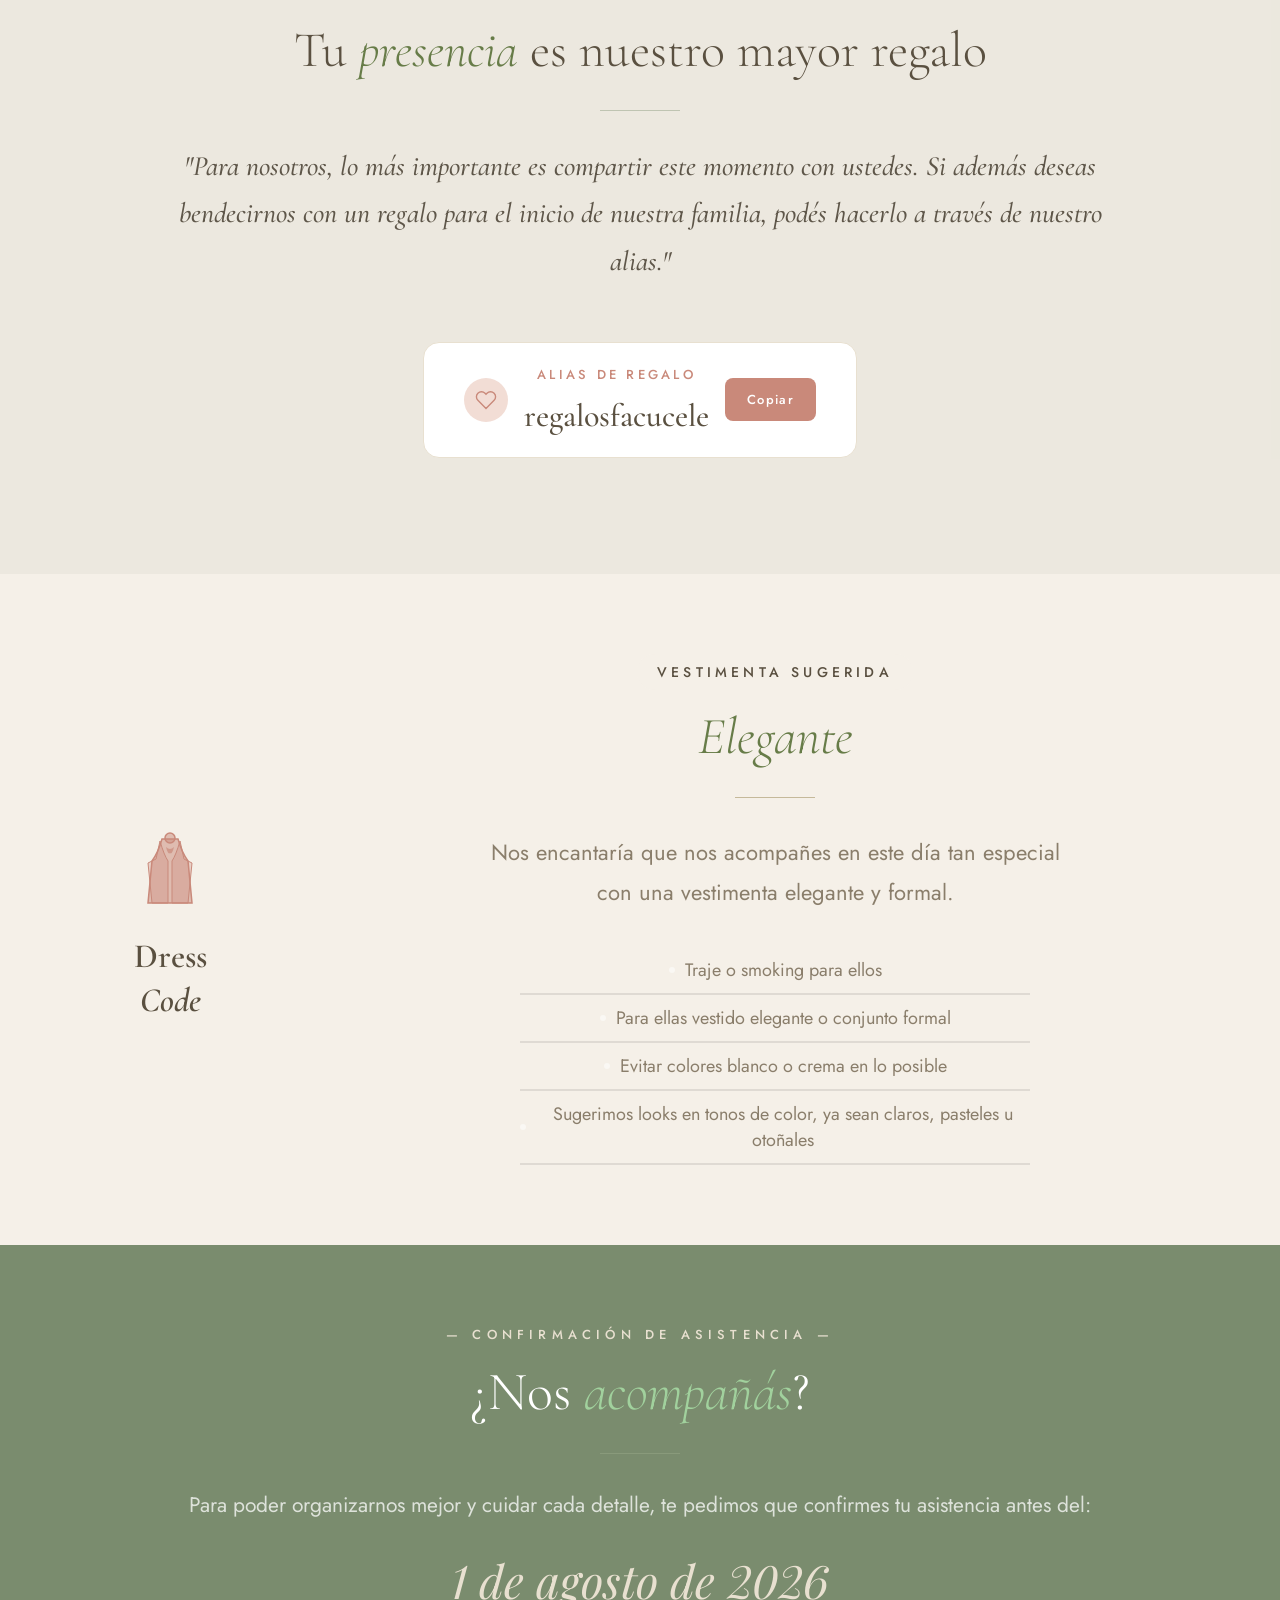
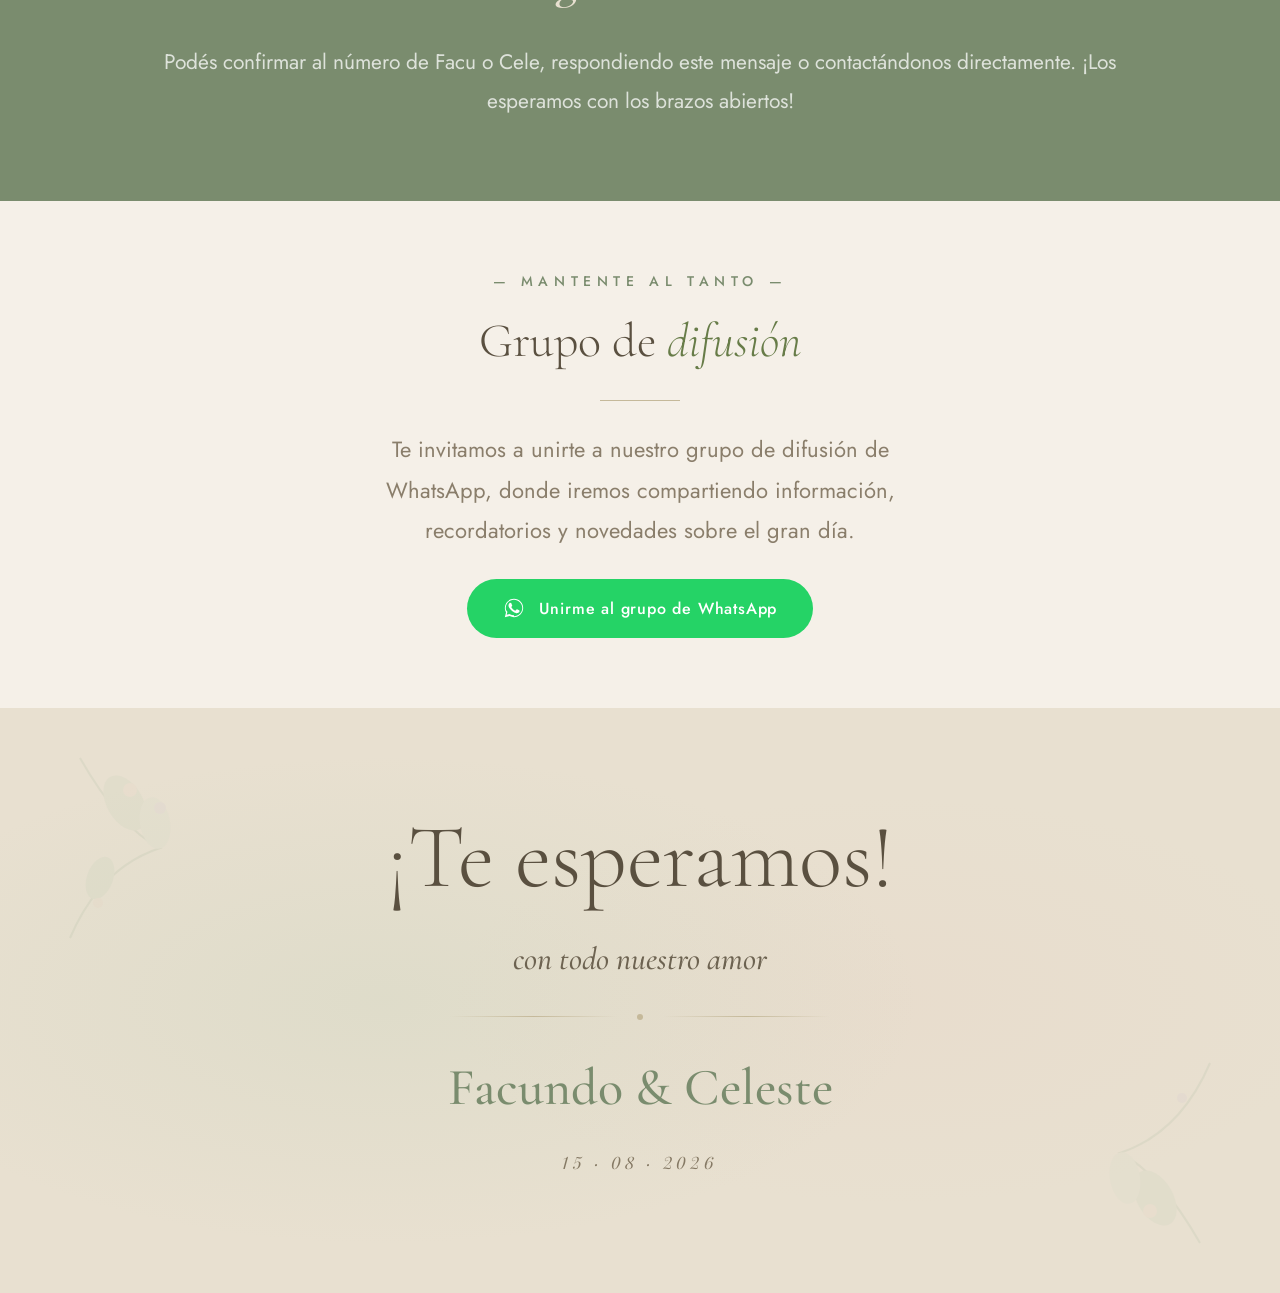
==== commit e4db0365: "Actualización de texto mensual en precio" ====
--- a/index.html
+++ b/index.html
@@ -222,7 +222,7 @@
     <div class="card-item">
       <div class="card-item-label">Precio Adultos</div>
       <div class="card-item-value">$118.000</div>
-      <div class="card-item-sub">Abril</div>
+      <div class="card-item-sub">Mayo</div>
     </div>
     <div class="card-item">
       <div class="card-item-label">Transferencia</div>
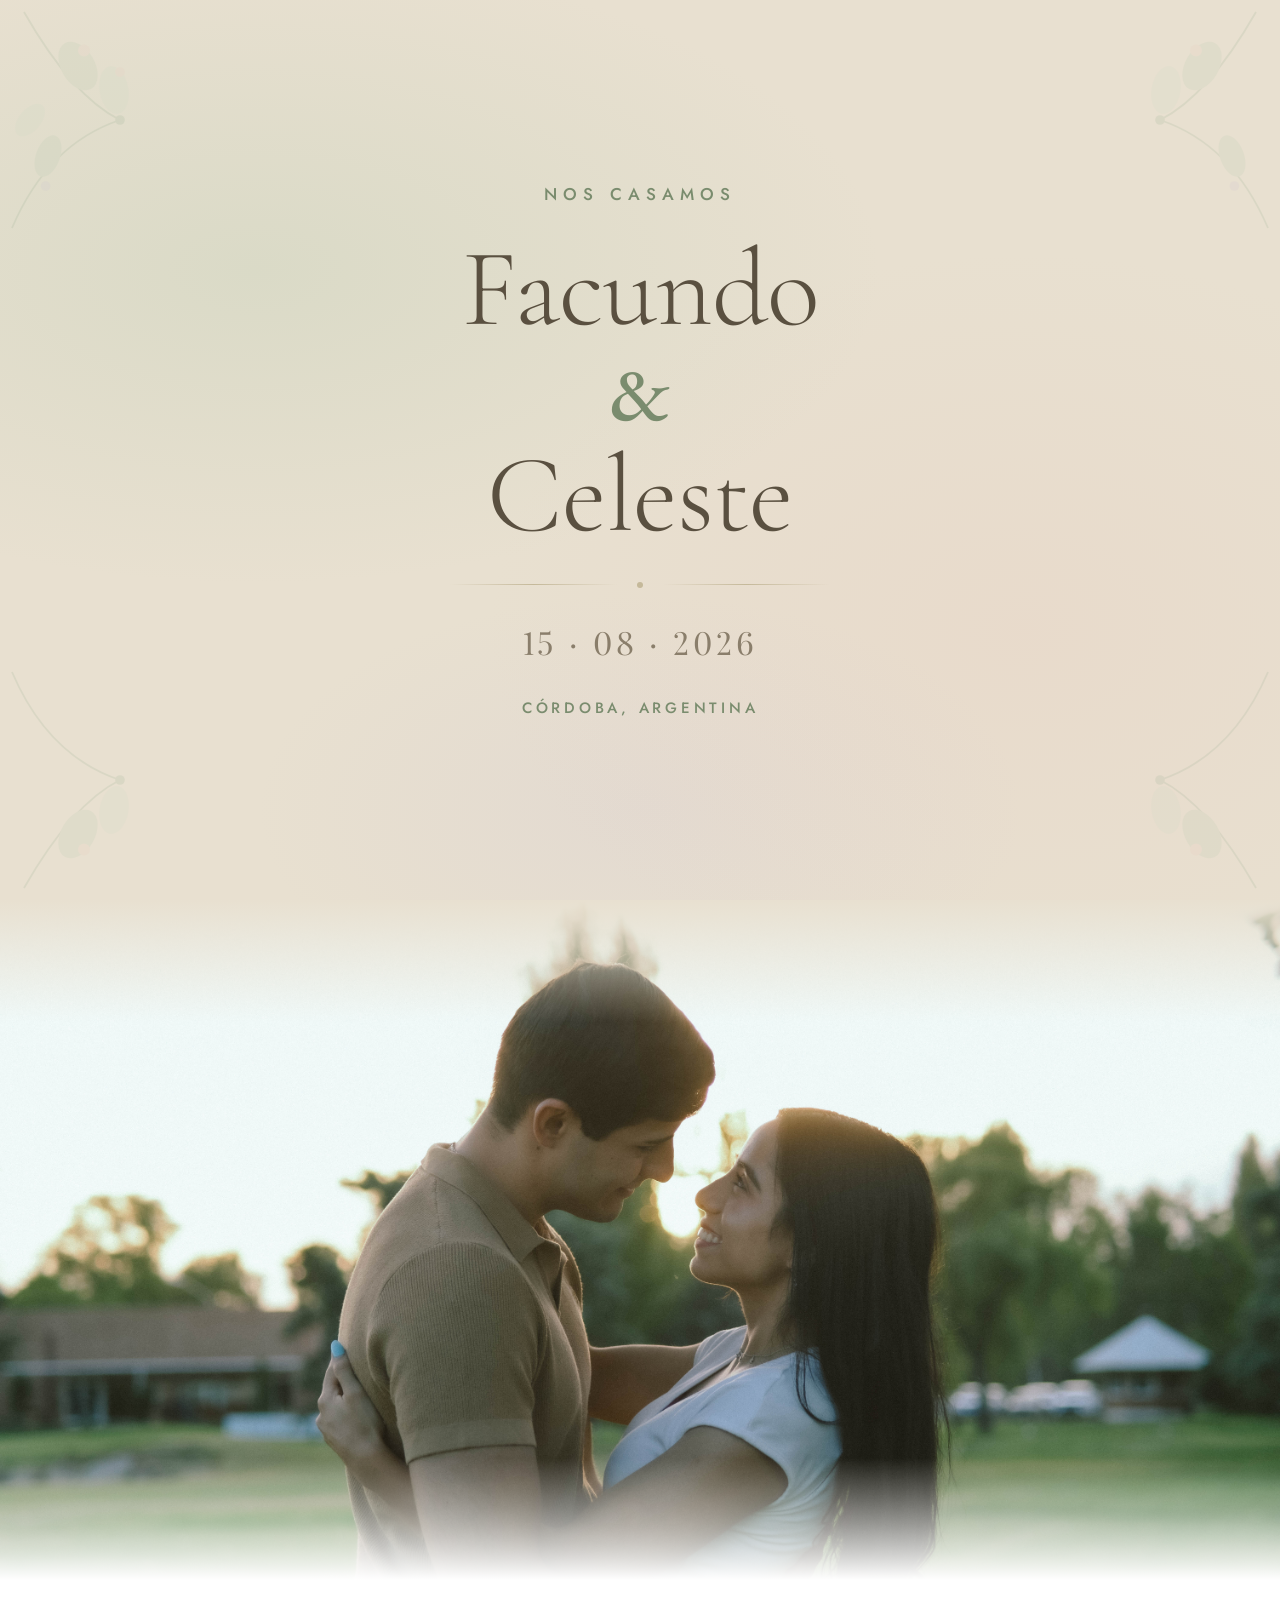
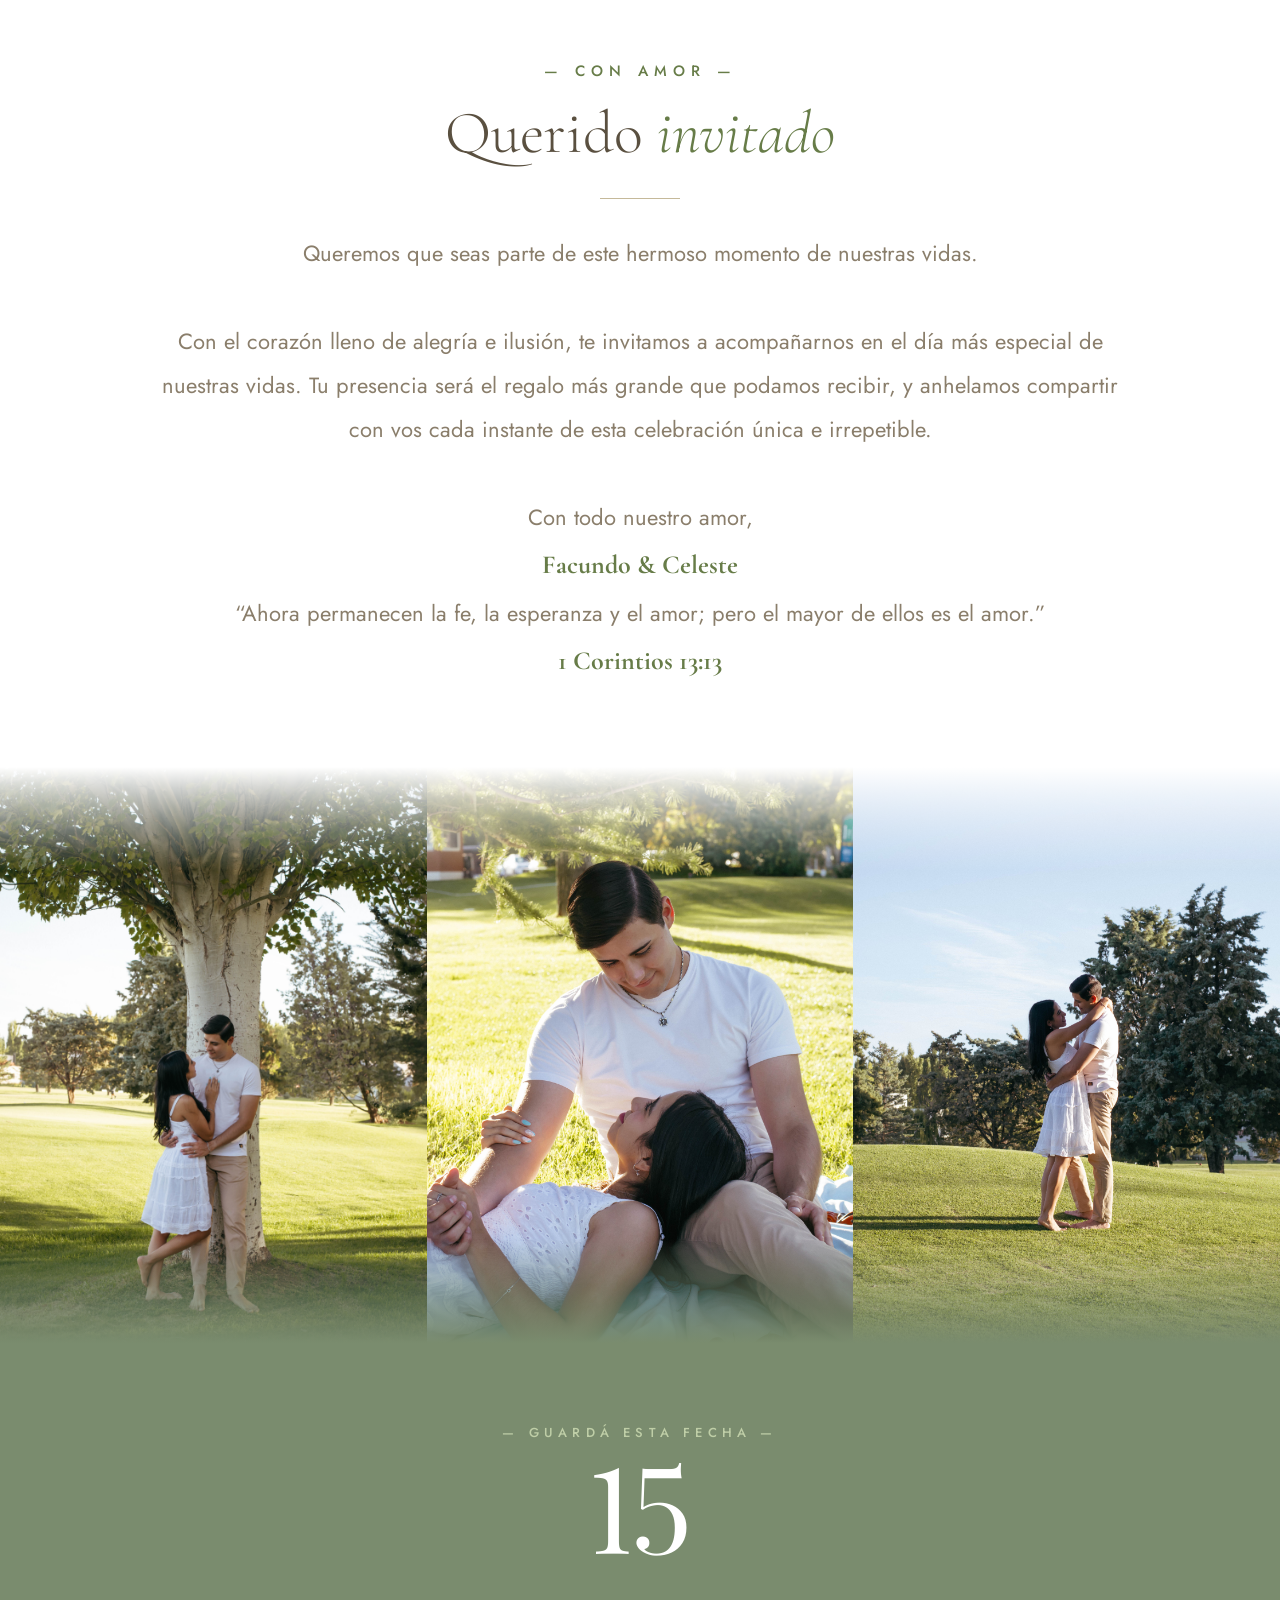
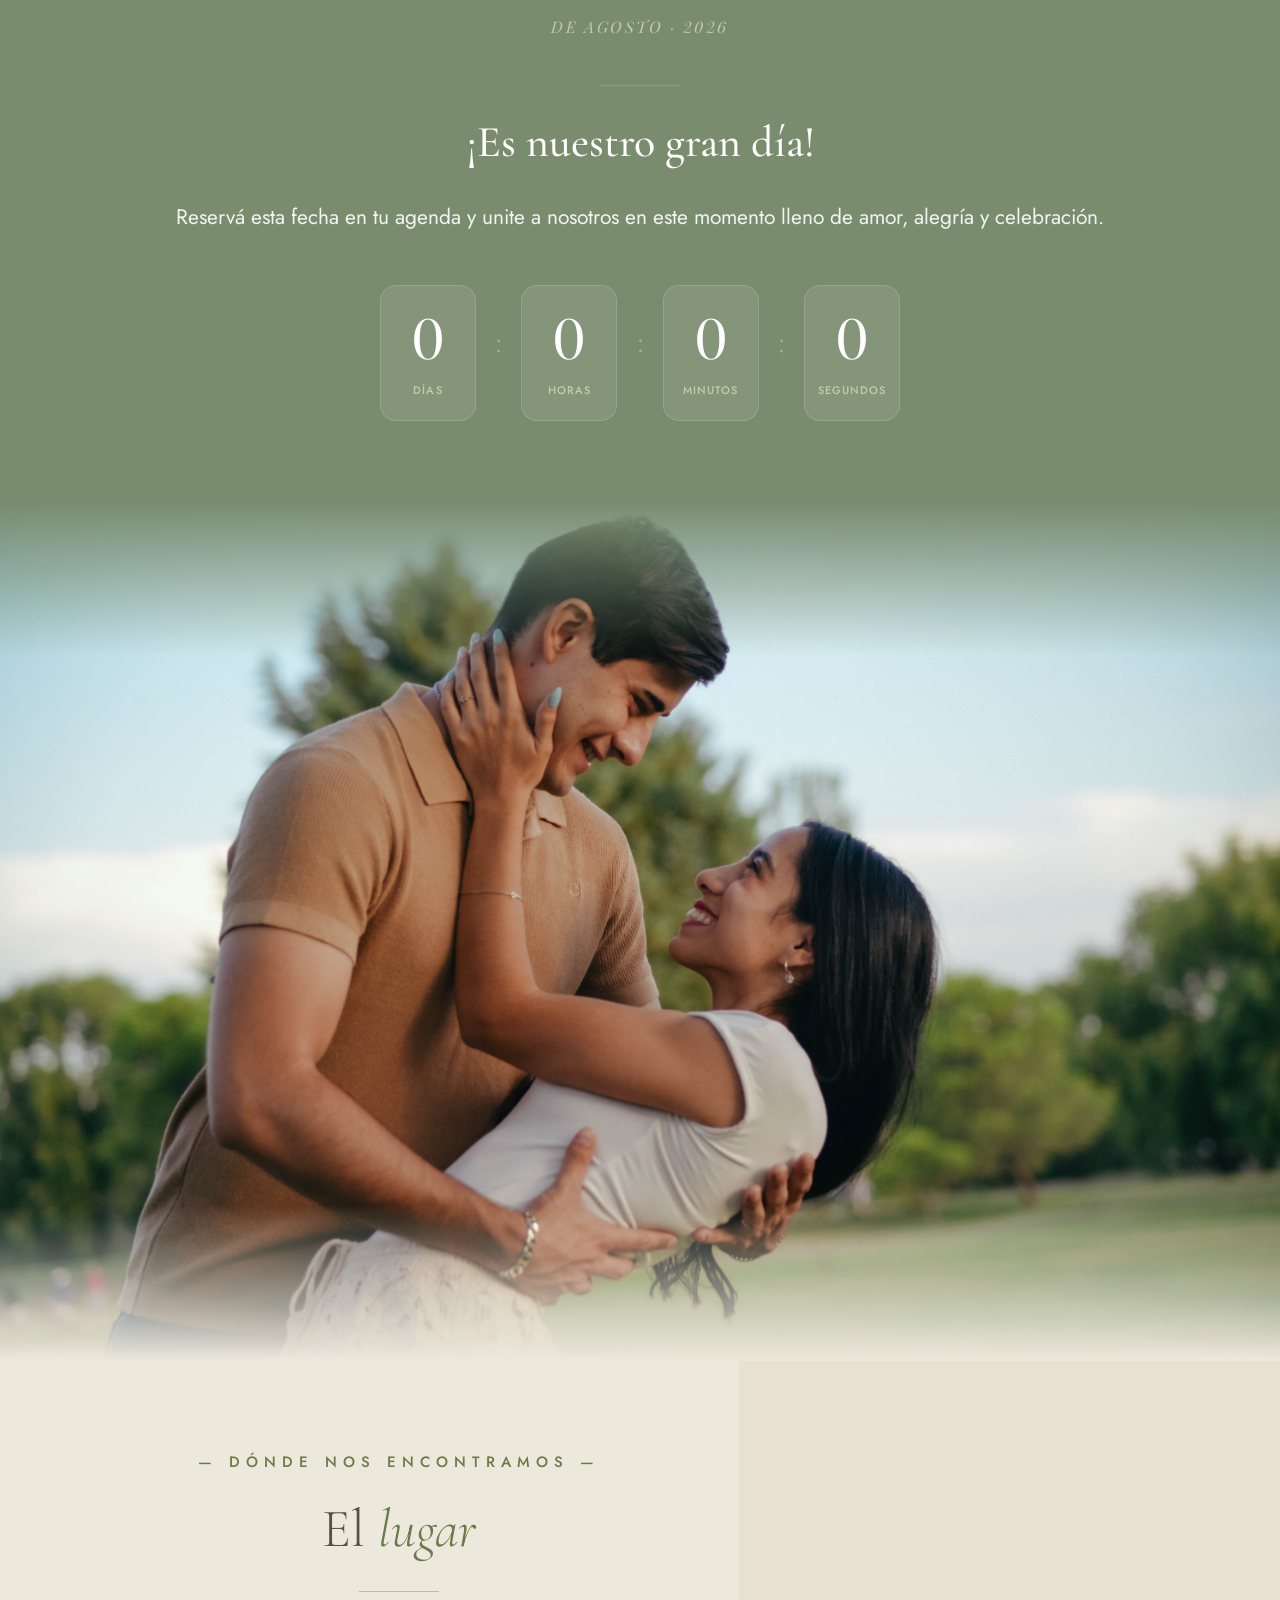
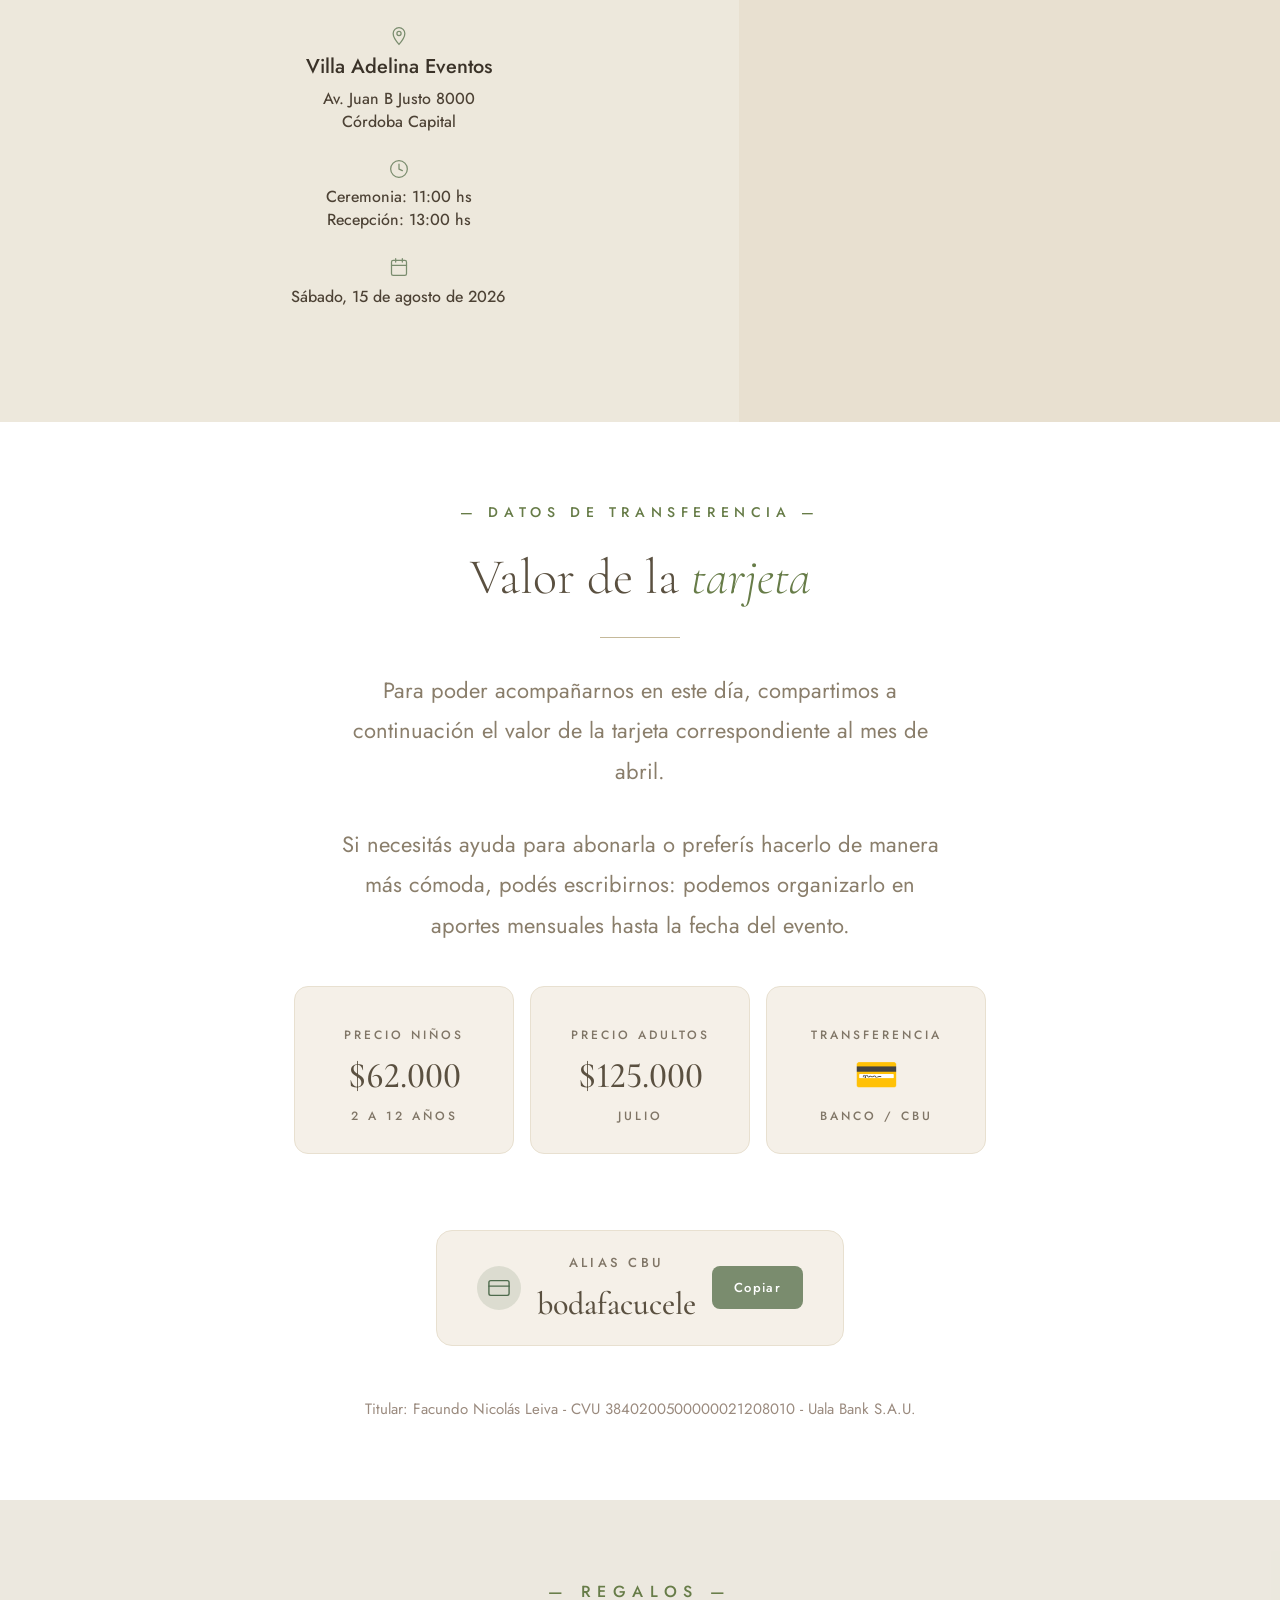
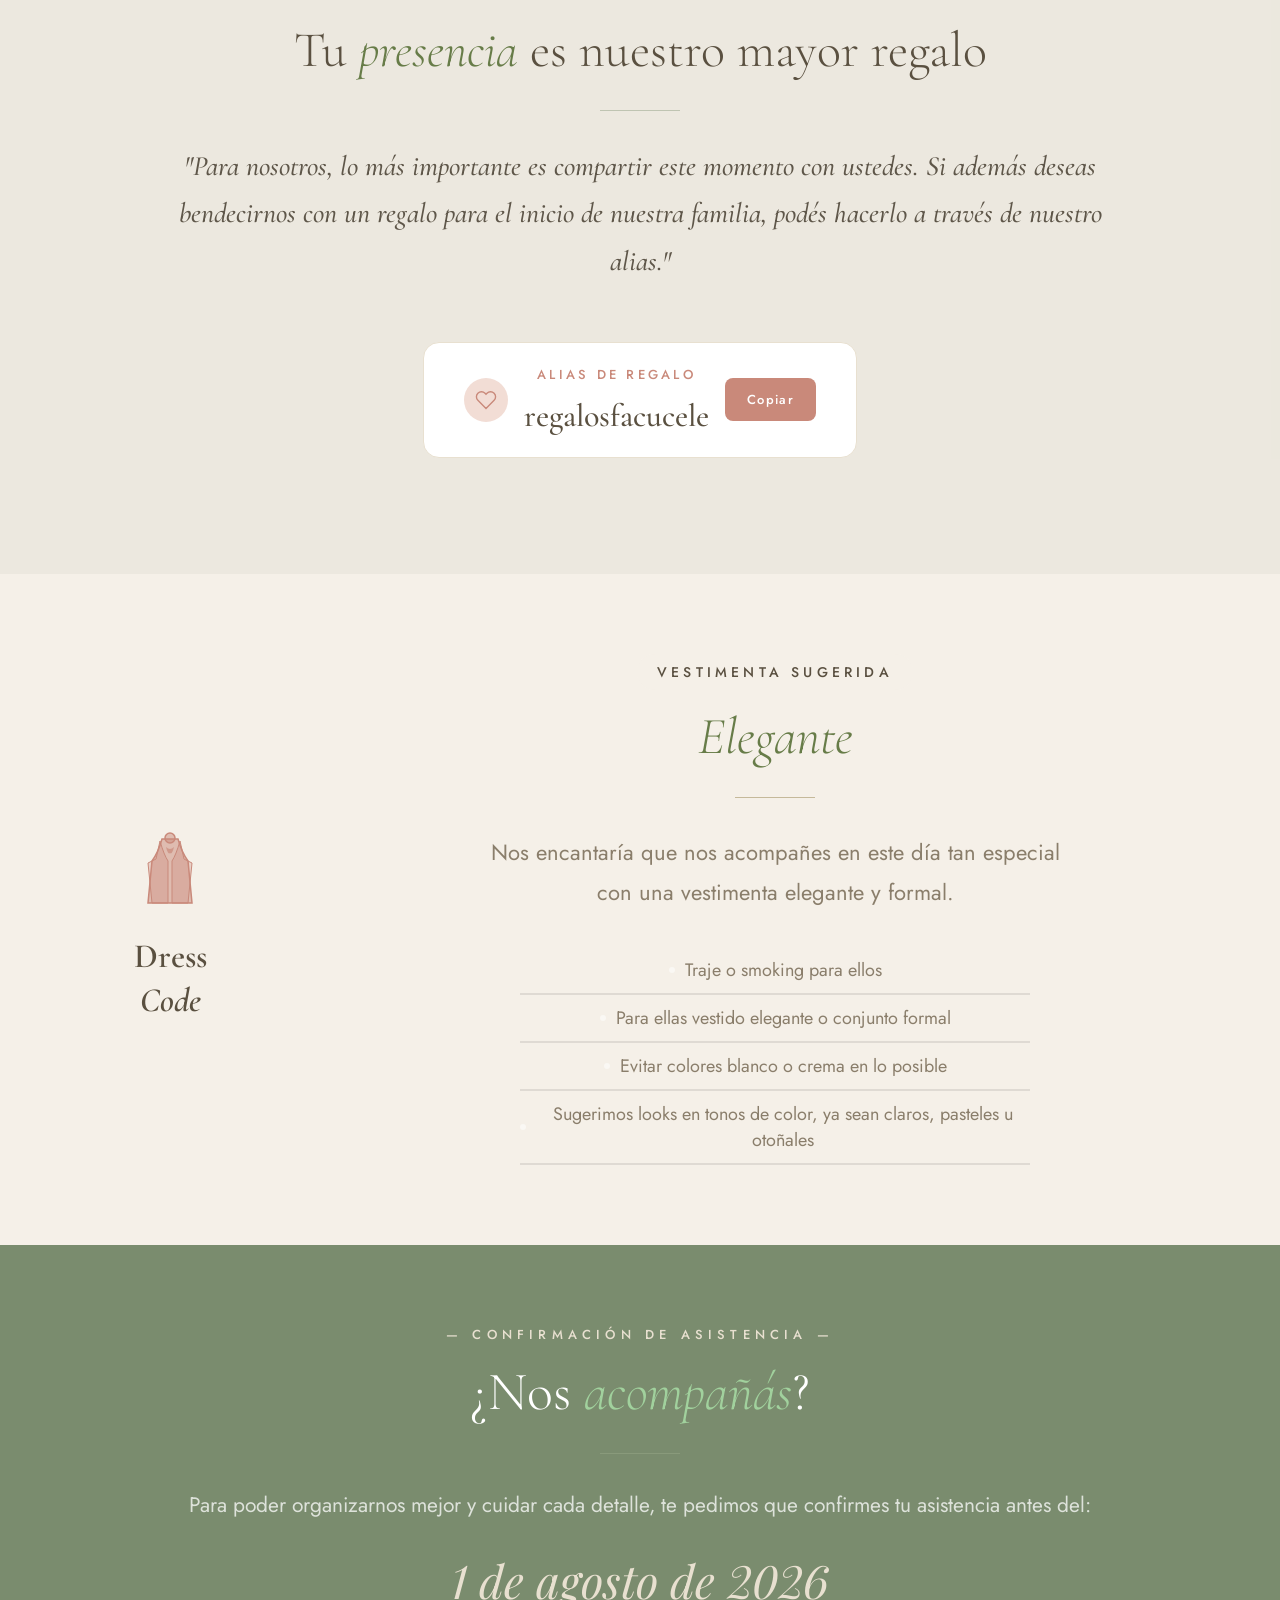
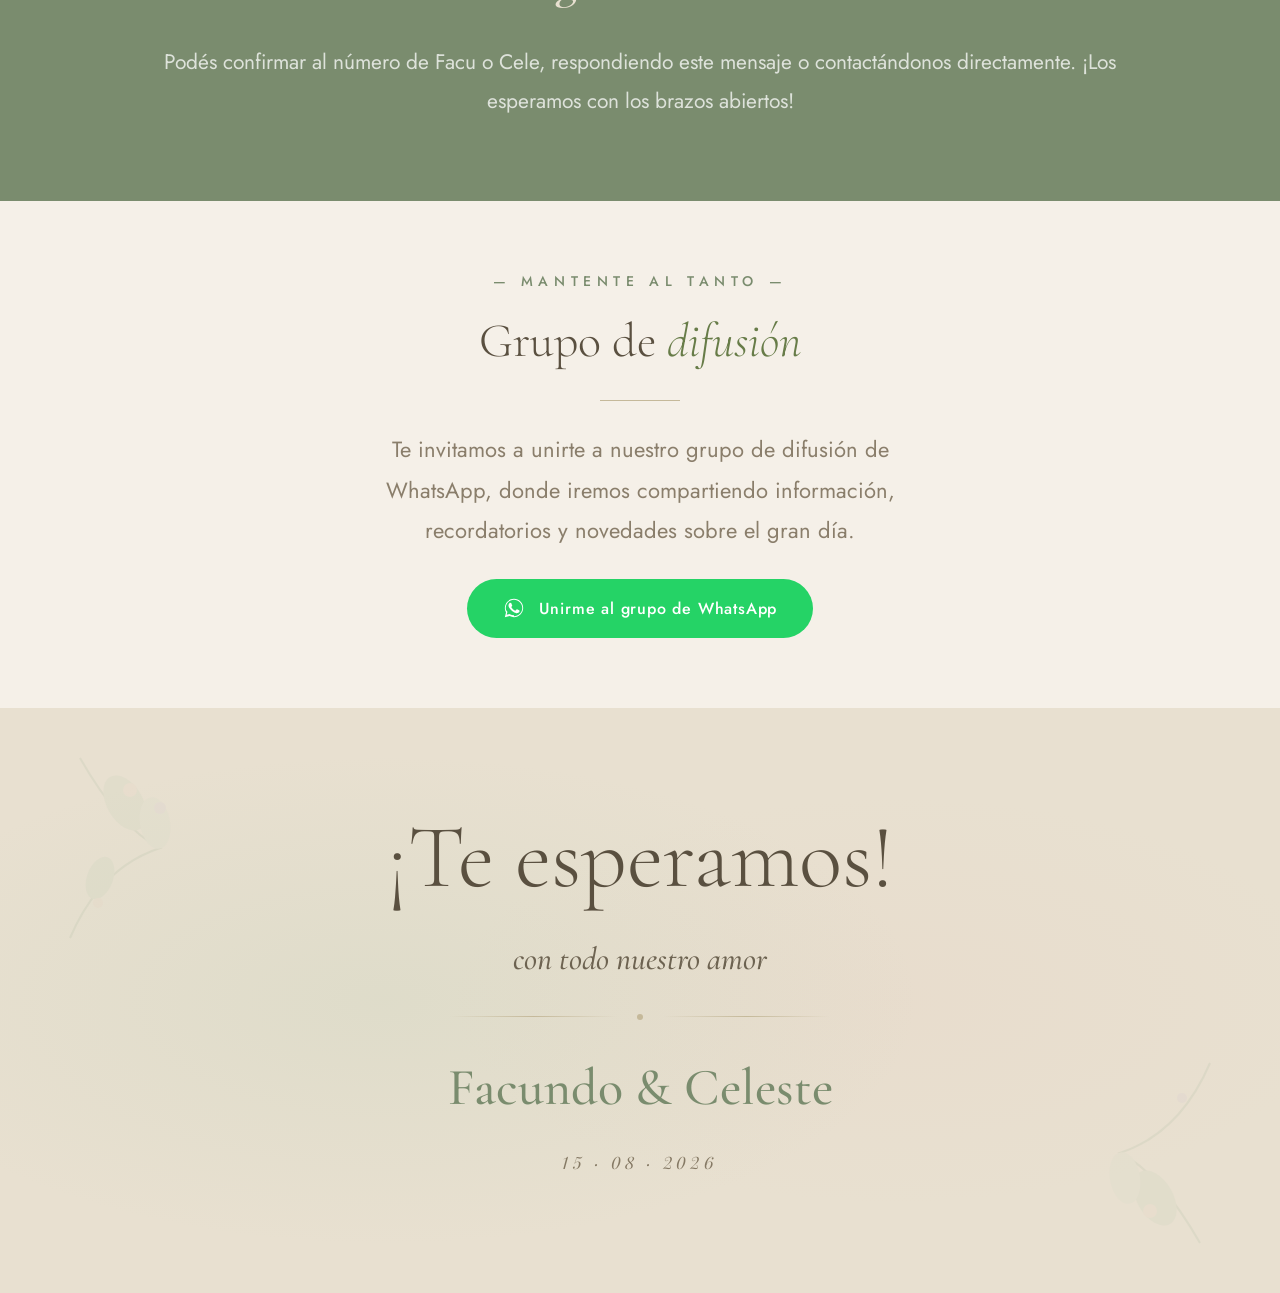
==== commit 3bdf588e: "Actualización precios Julio" ====
--- a/index.html
+++ b/index.html
@@ -216,13 +216,13 @@
   <div class="card-grid">
     <div class="card-item">
       <div class="card-item-label">Precio Niños</div>
-      <div class="card-item-value">$55.000</div>
+      <div class="card-item-value">$62.000</div>
       <div class="card-item-sub">2 a 12 años</div>
     </div>
     <div class="card-item">
       <div class="card-item-label">Precio Adultos</div>
-      <div class="card-item-value">$118.000</div>
-      <div class="card-item-sub">Mayo</div>
+      <div class="card-item-value">$125.000</div>
+      <div class="card-item-sub">Julio</div>
     </div>
     <div class="card-item">
       <div class="card-item-label">Transferencia</div>
